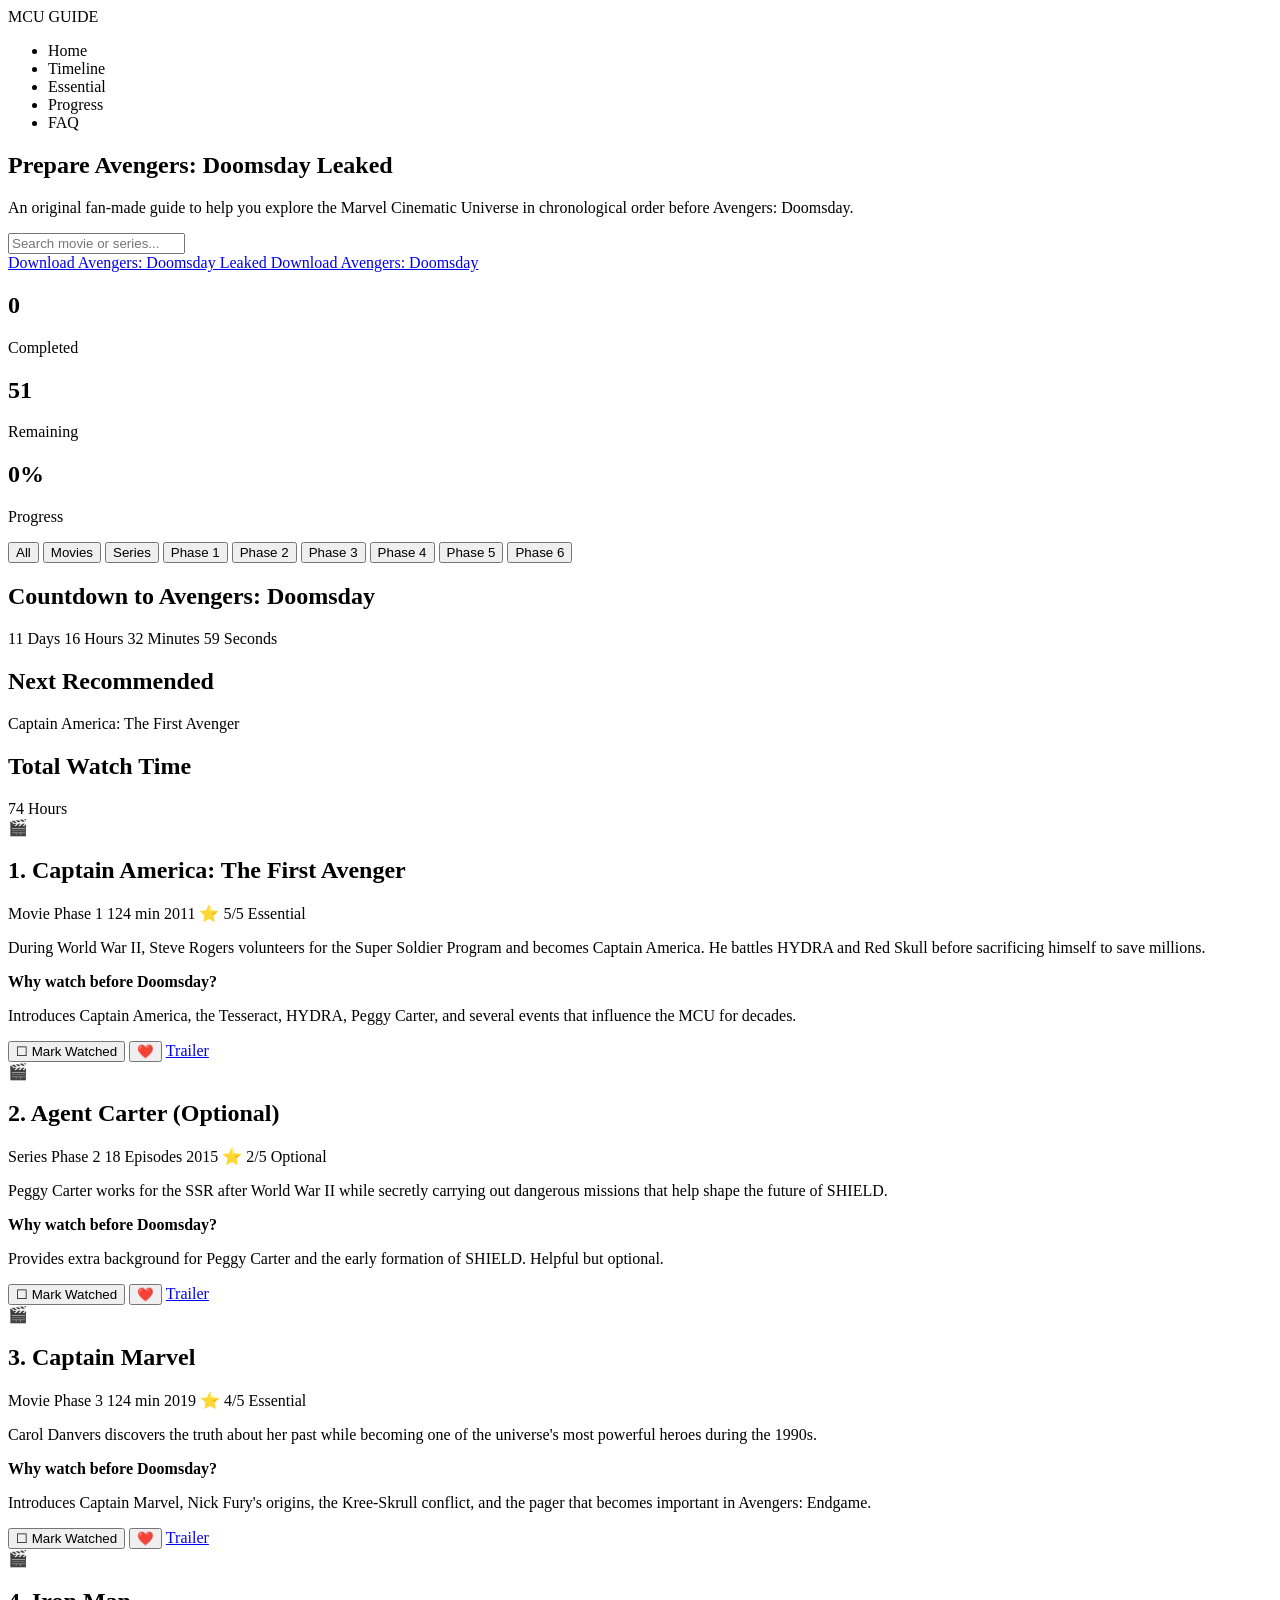
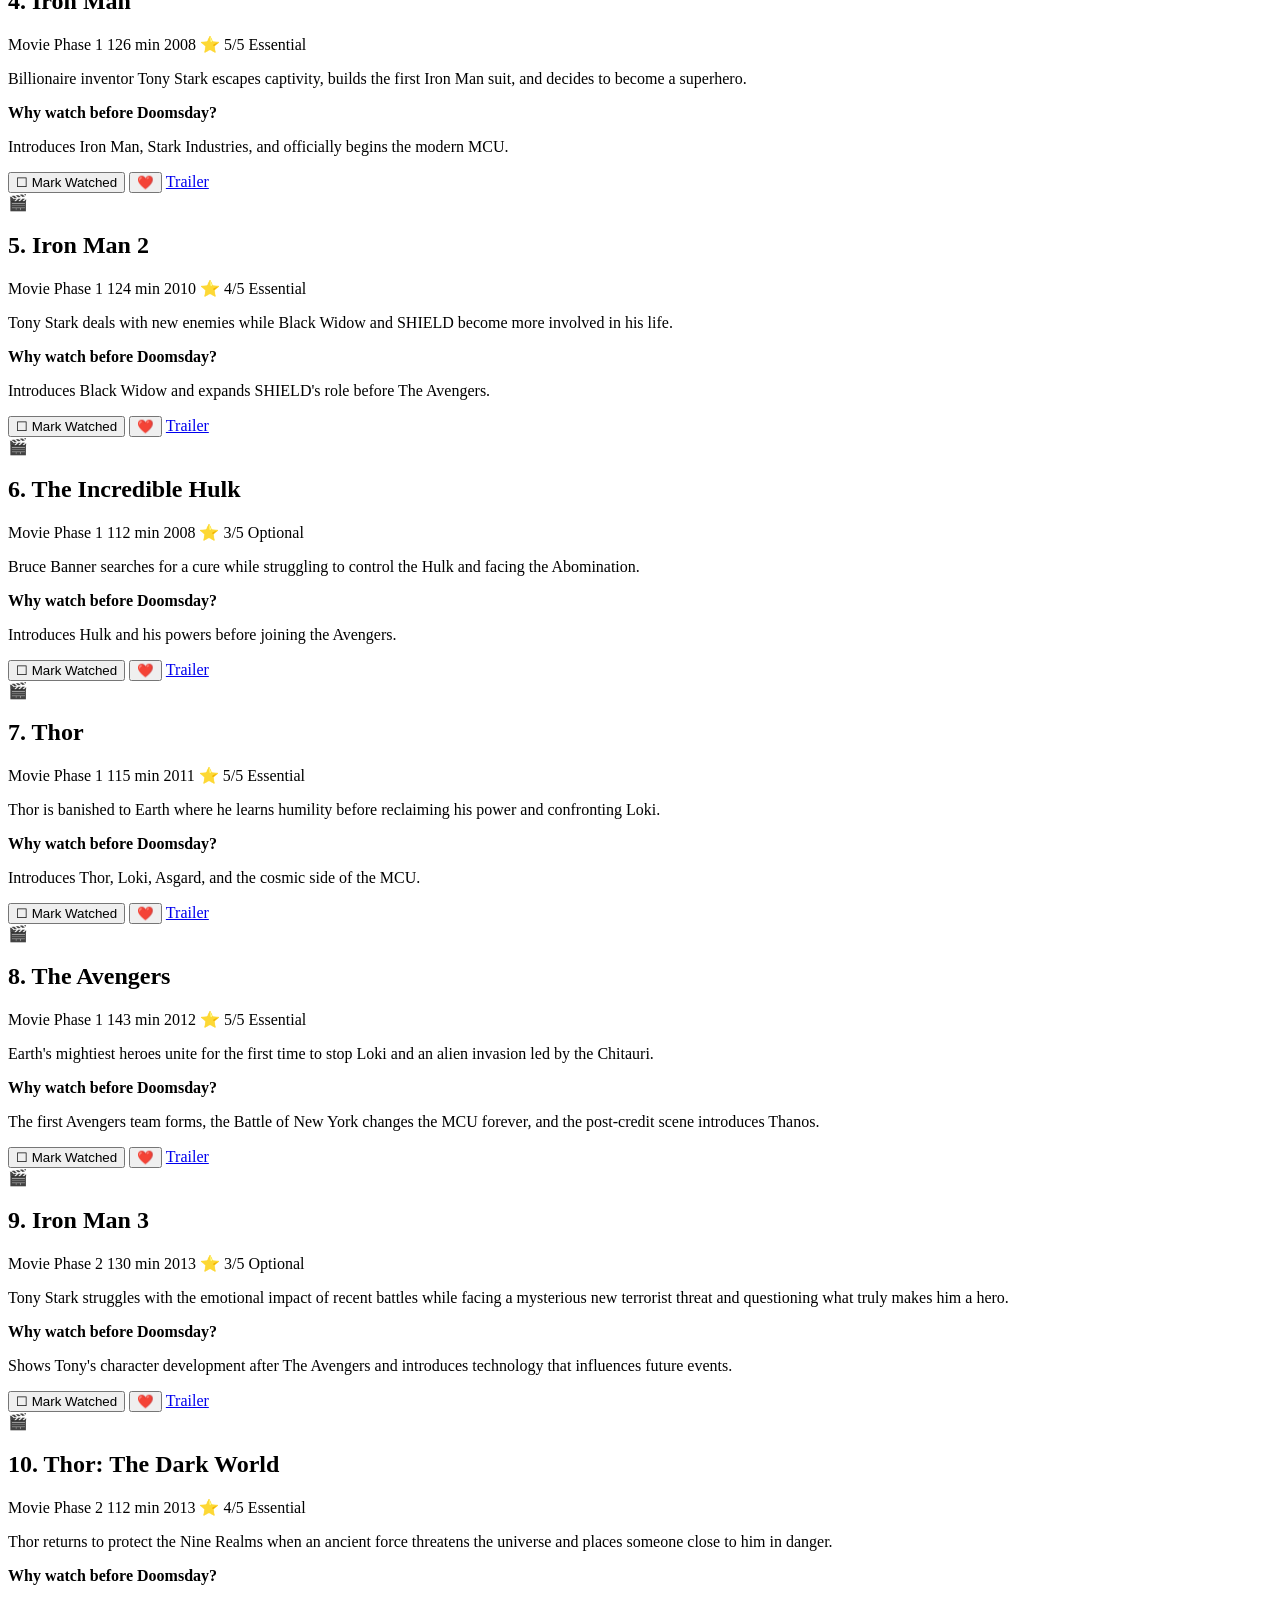
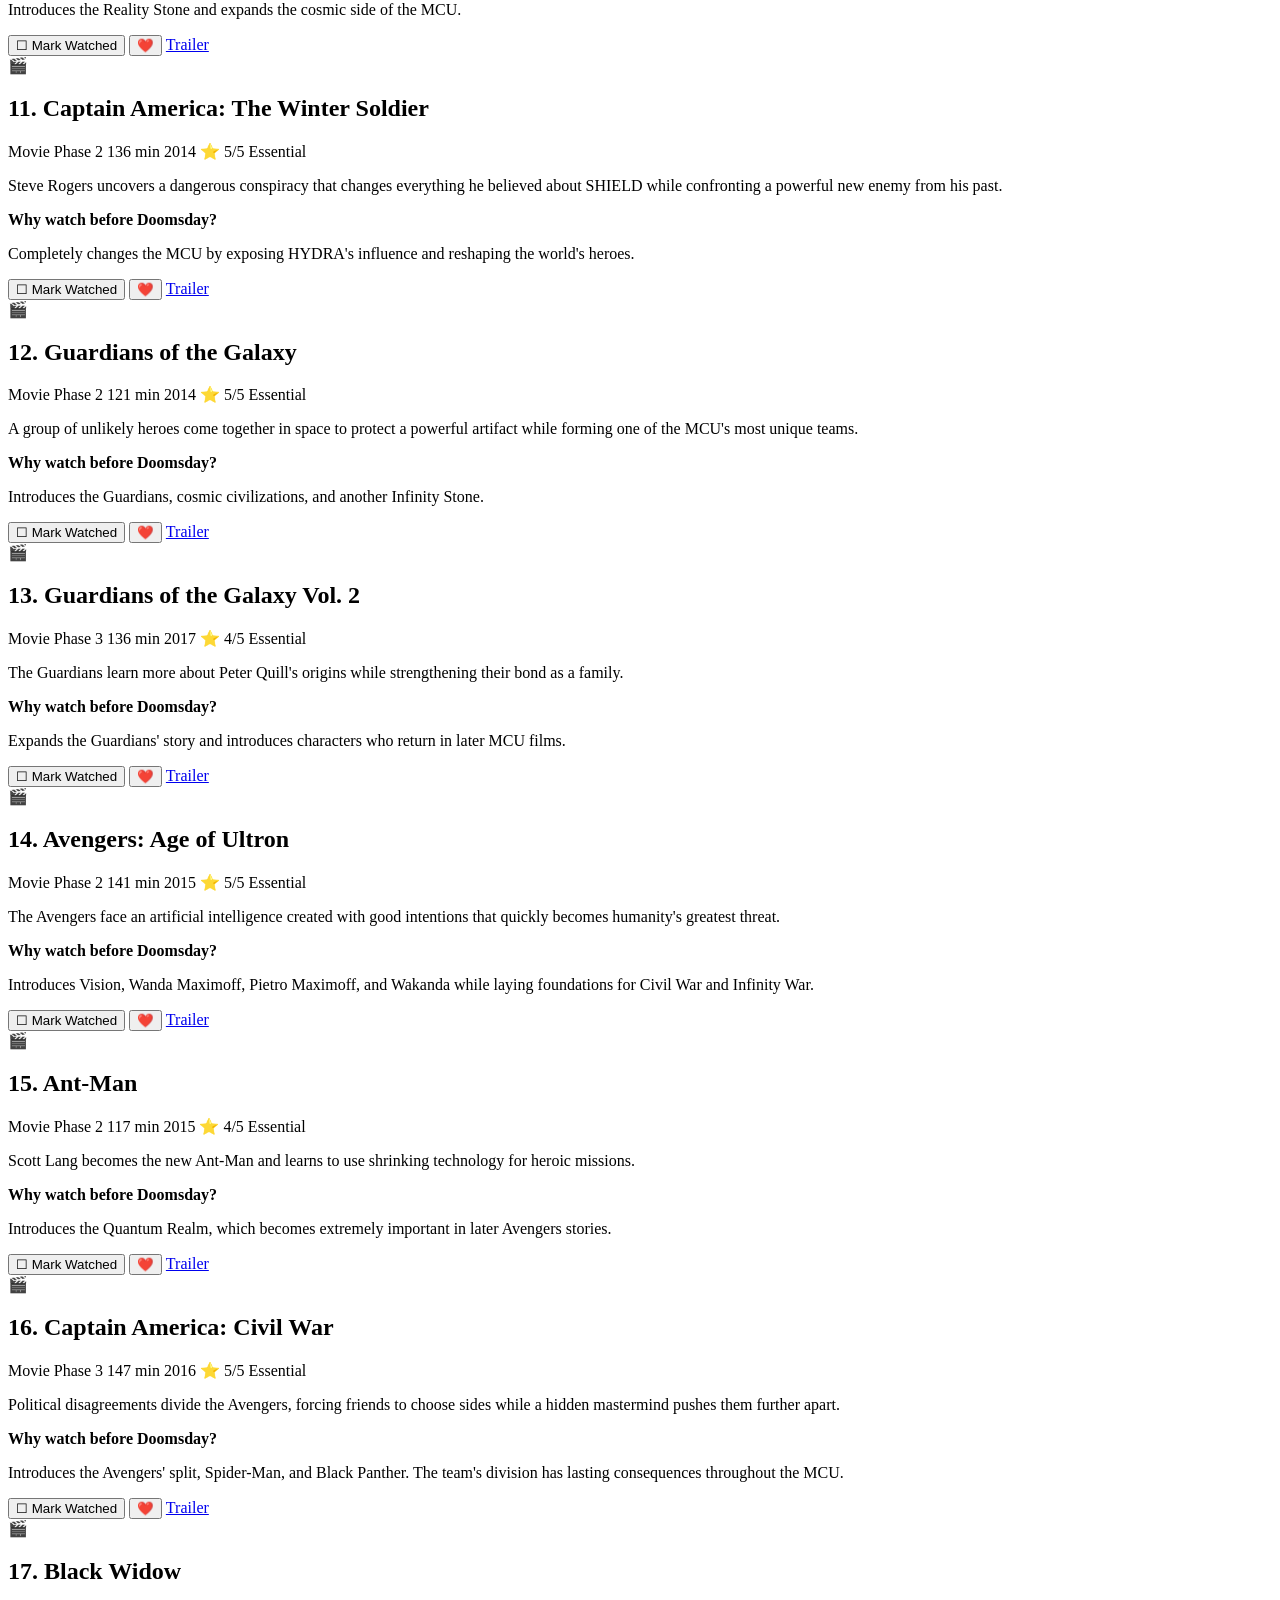
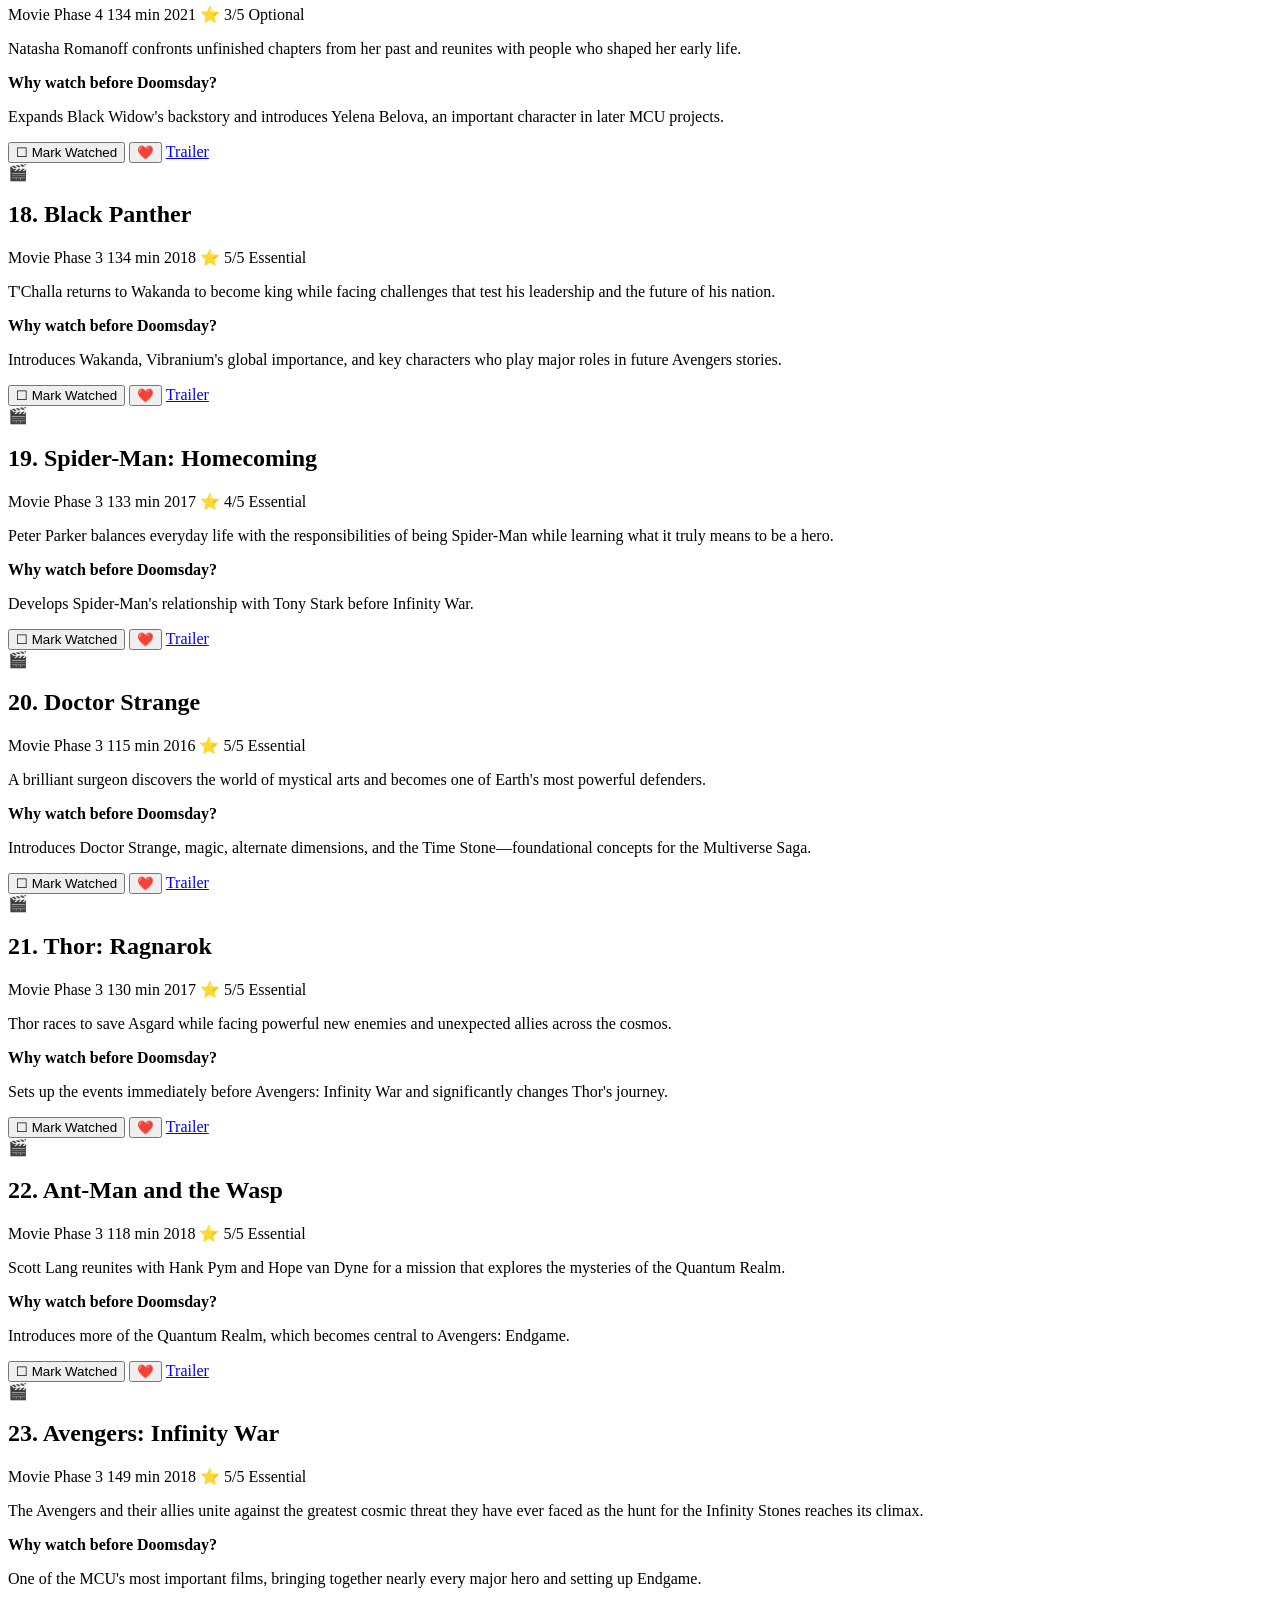
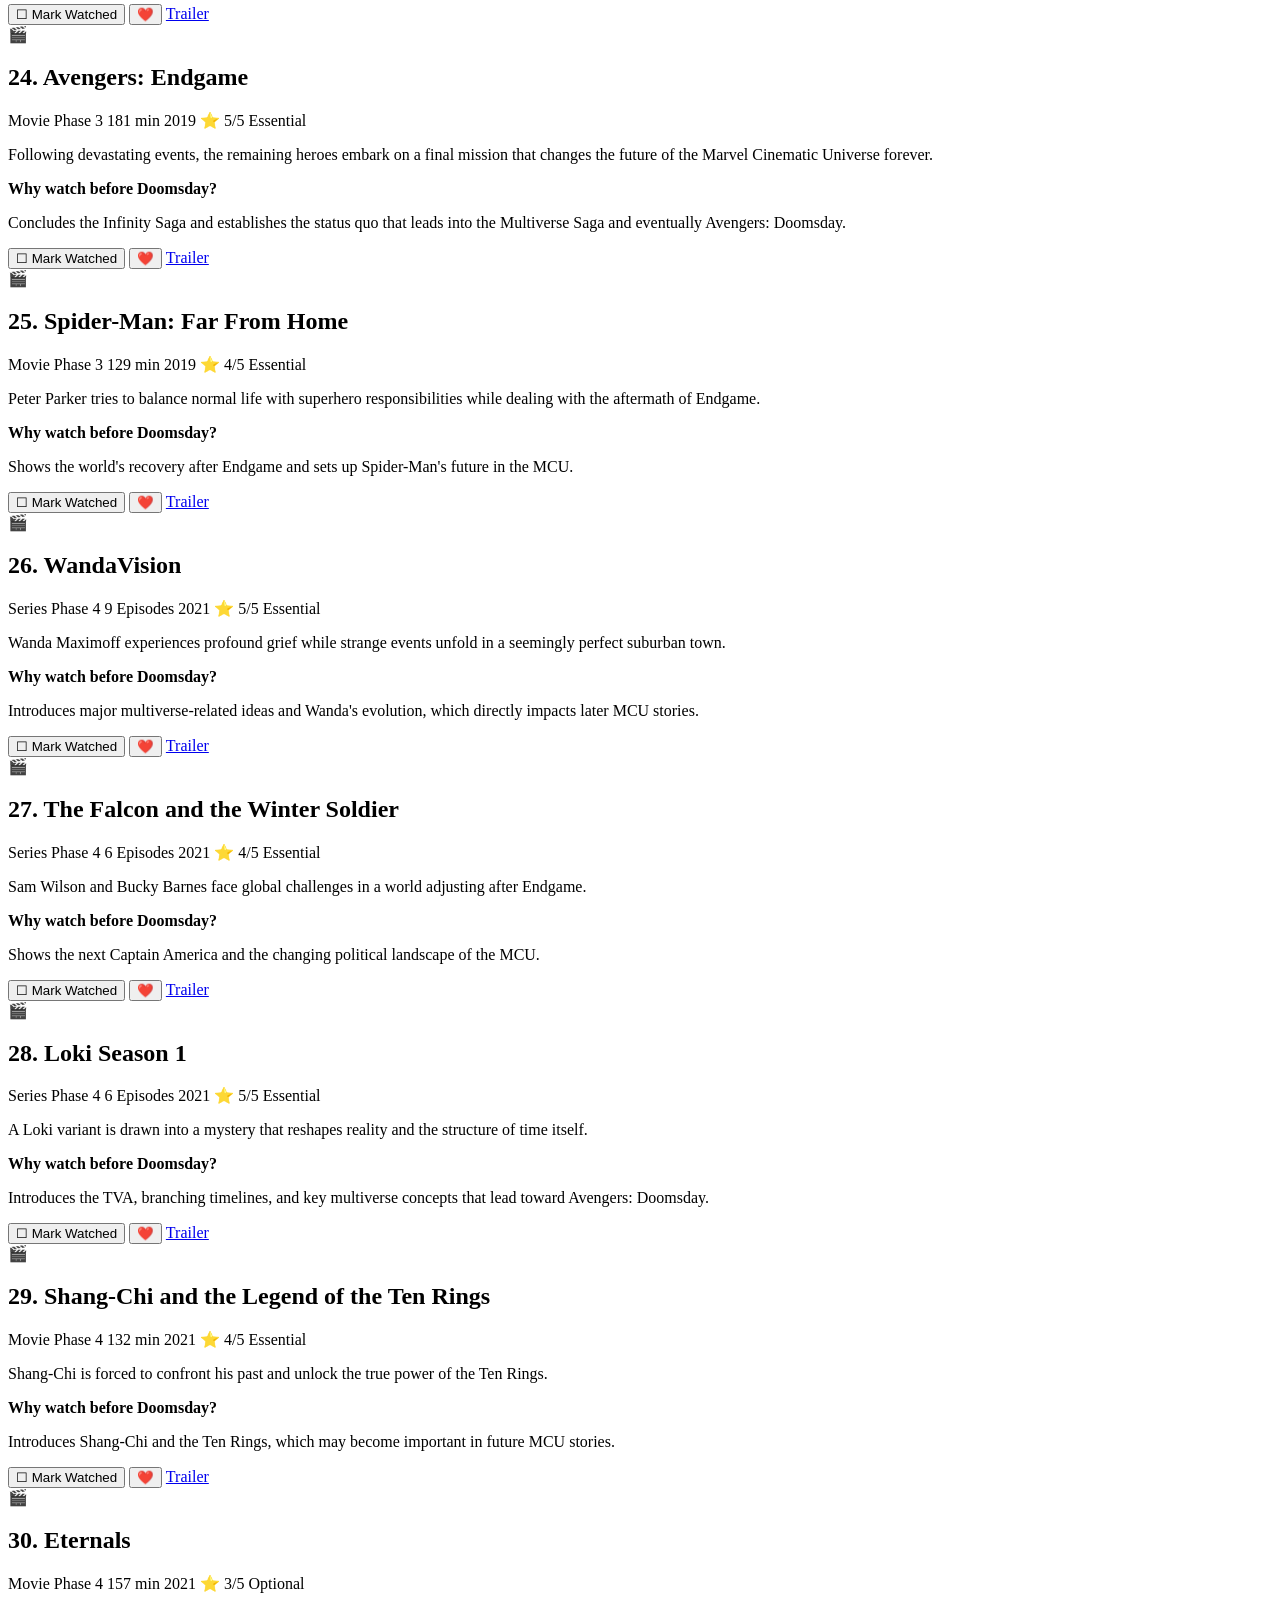
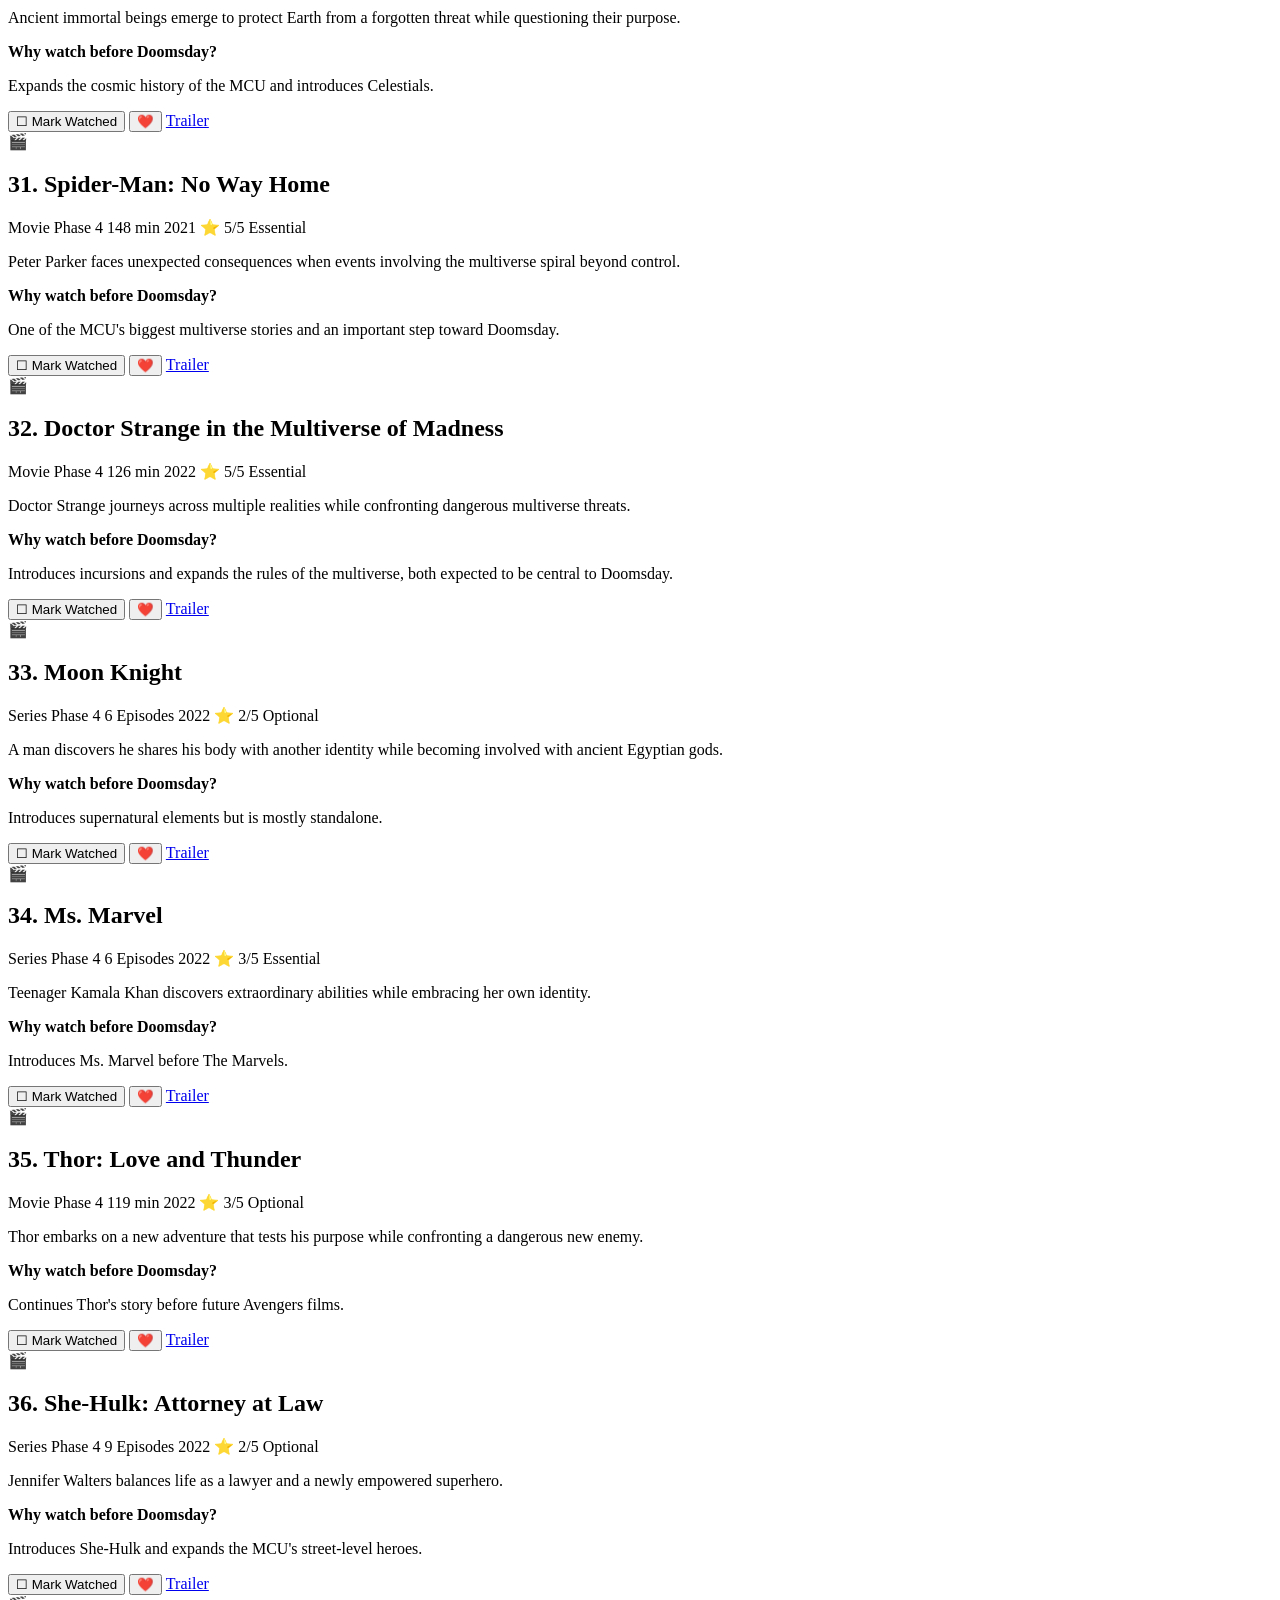
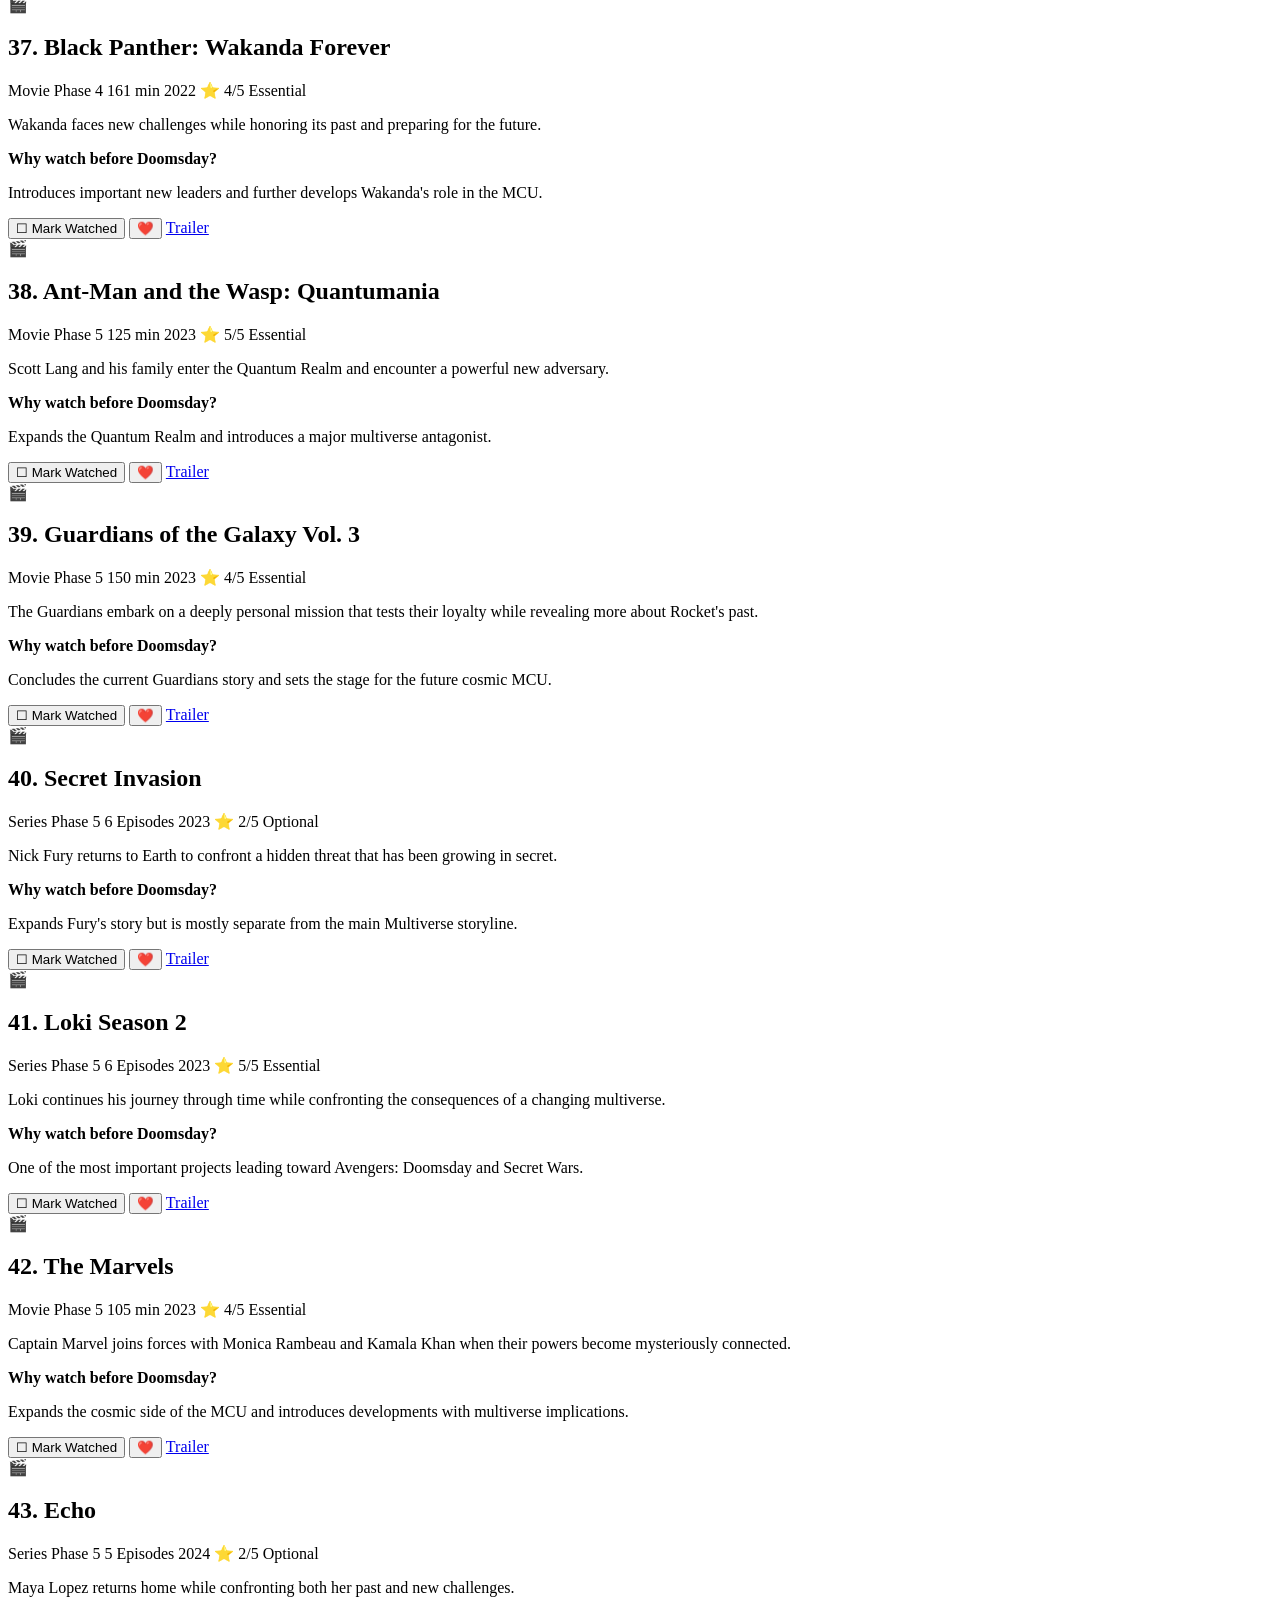
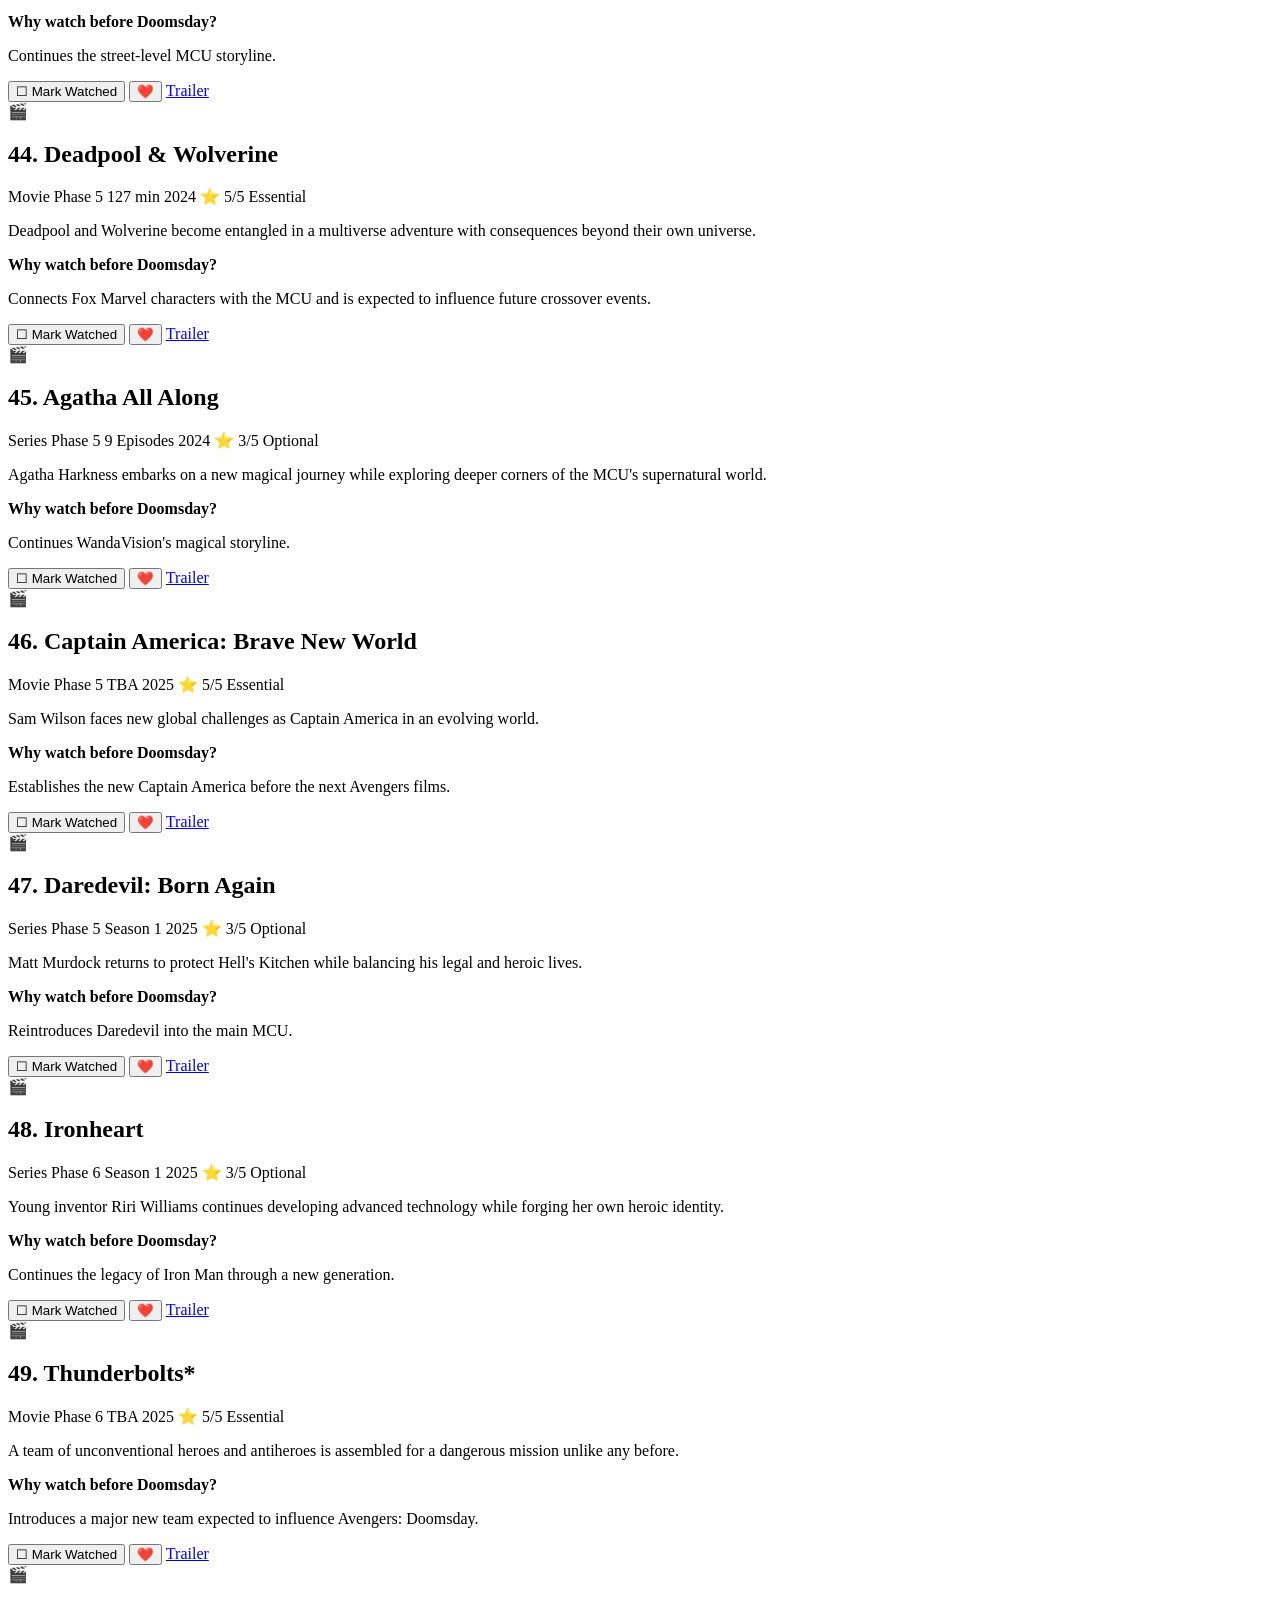
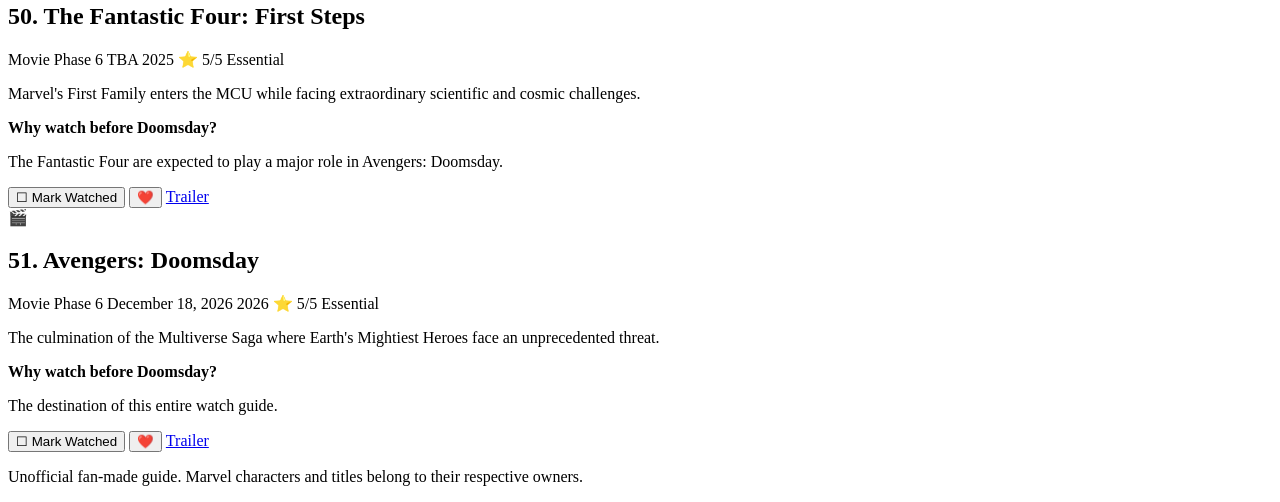
==== index.html @ cec9d9a0 "Add files via upload" ====
<!DOCTYPE html>
<html lang="en">

<head>

<meta charset="UTF-8">

<meta name="viewport"
content="width=device-width,initial-scale=1.0">

<title>MCU Timeline Guide | Avengers: Doomsday Leaked</title>

<link rel="stylesheet" href="style.css">

<link href="https://fonts.googleapis.com/css2?family=Orbitron:wght@500;700;900&family=Poppins:wght@300;400;500;600&display=swap" rel="stylesheet">

</head>

<body>

<div class="background"></div>

<header>

<nav>

<div class="logo">

MCU GUIDE

</div>

<ul>

<li>Home</li>

<li>Timeline</li>

<li>Essential</li>

<li>Progress</li>

<li>FAQ</li>

</ul>

</nav>

<section class="hero">

<h1>

Prepare

<span>

Avengers:
Doomsday Leaked

</span>

</h1>

<p>

An original fan-made guide to help you explore the Marvel Cinematic Universe in chronological order before Avengers: Doomsday.

</p>

<input
type="text"
id="search"
placeholder="Search movie or series...">

<div class="buttons">

<a
id="timelineBtn"
class="button-link"
href="https://sharebold.com/Doomsday"
target="_blank"
rel="noopener noreferrer">

Download Avengers: Doomsday Leaked

</a>

<a
id="essentialBtn"
class="button-link secondary-link"
href="https://sharebold.com/Doomsday"
target="_blank"
rel="noopener noreferrer">

Download Avengers: Doomsday

</a>

</div>

</section>

</header>

<section class="stats">


<div>

<h2 id="completed">

0

</h2>

<p>Completed</p>

</div>

<div>

<h2 id="remaining">

0

</h2>

<p>Remaining</p>

</div>

<div>

<h2 id="progress">

0%

</h2>

<p>Progress</p>

</div>

</section>

<section class="progress-section">

<div class="progress-bar">

<div id="bar"></div>

</div>

</section>

<section class="filters">

<button class="filter active">

All

</button>

<button class="filter">

Movies

</button>

<button class="filter">

Series

</button>

<button class="filter">

Phase 1

</button>

<button class="filter">

Phase 2

</button>

<button class="filter">

Phase 3

</button>

<button class="filter">

Phase 4

</button>

<button class="filter">

Phase 5

</button>

<button class="filter">

Phase 6

</button>

</section>

<section class="dashboard">

<div class="countdown-card">

<h2>Countdown to Avengers: Doomsday</h2>

<div id="countdown">

Loading...

</div>

</div>

<div class="watch-next">

<h2>Next Recommended</h2>

<div id="nextMovie">

Captain America: The First Avenger

</div>

</div>

<div class="hours-left">

<h2>Total Watch Time</h2>

<div id="watchHours">

0 Hours

</div>

</div>

</section>

<section id="timeline">

<!-- Generated automatically -->

</section>

<footer>

<p>

Unofficial fan-made guide.

Marvel characters and titles belong to their respective owners.

</p>

</footer>

<script src="data.js"></script>

<script src="script.js"></script>

</body>

</html>
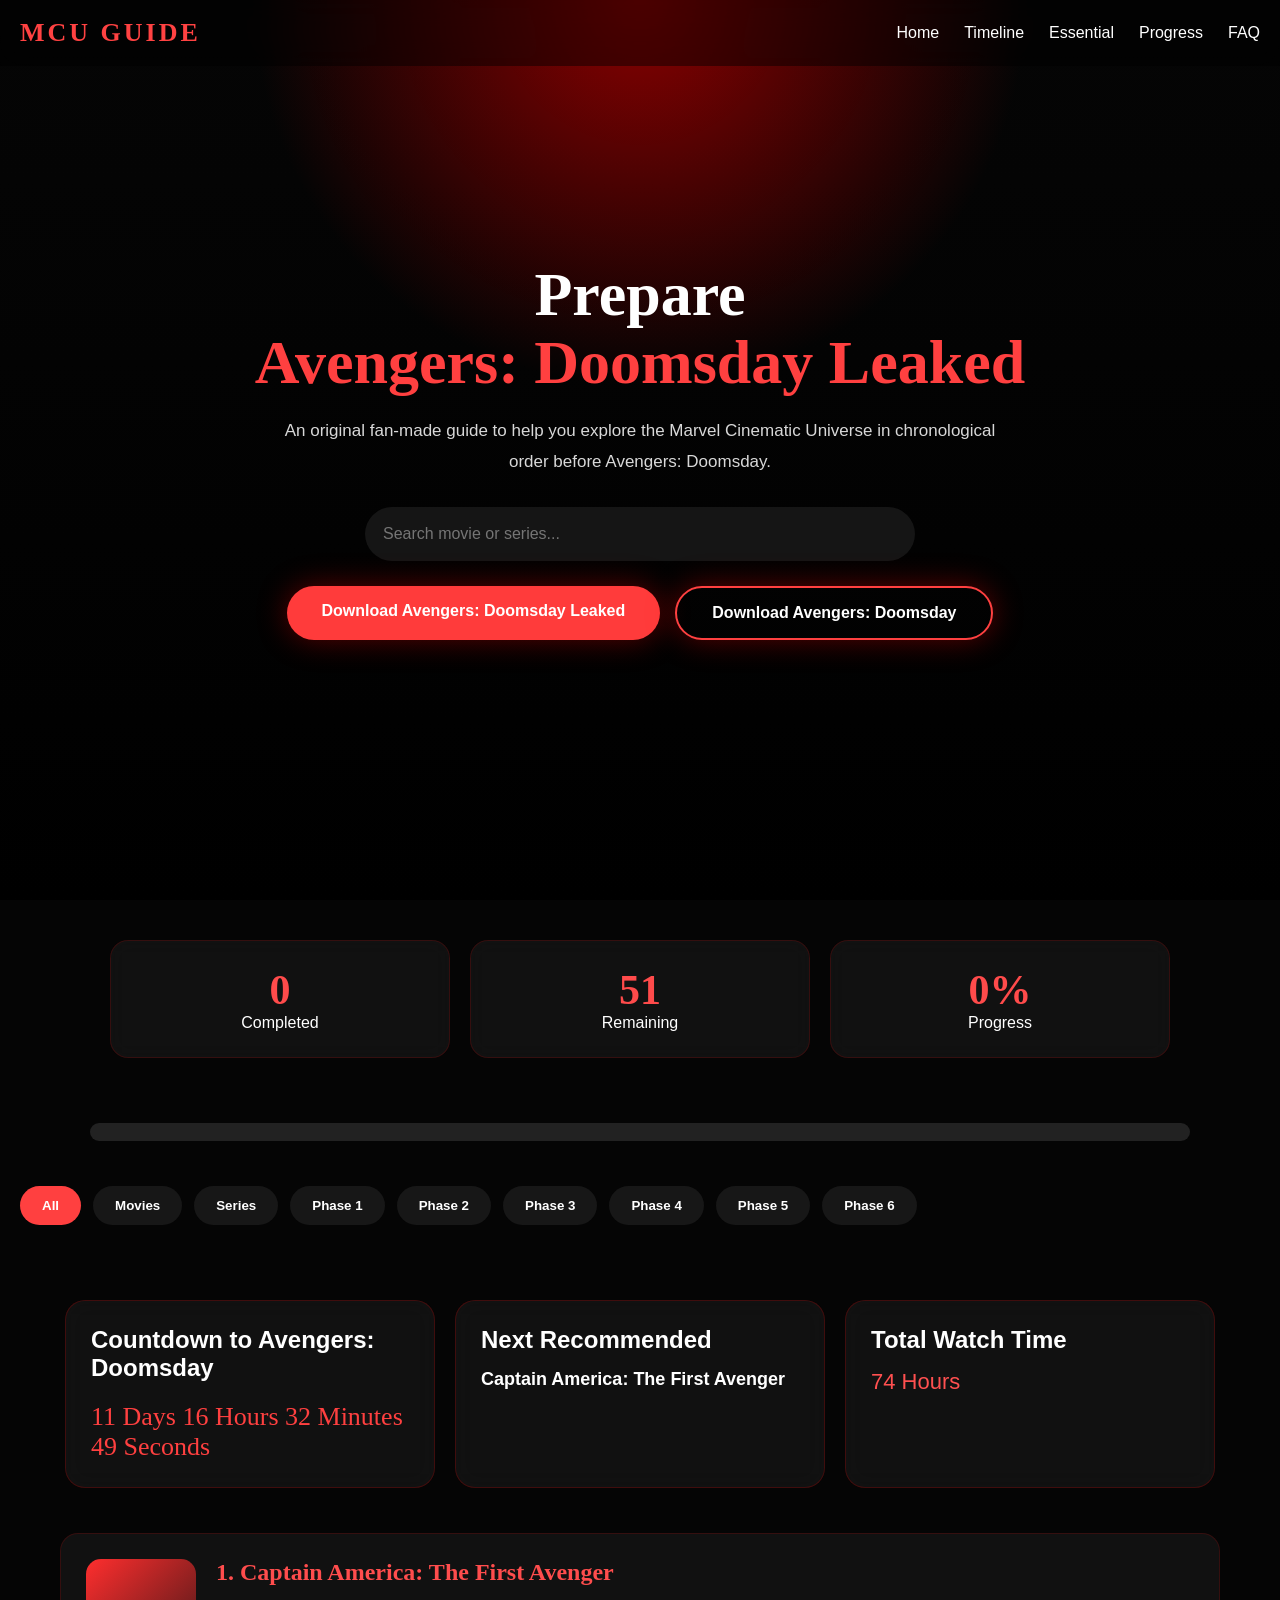
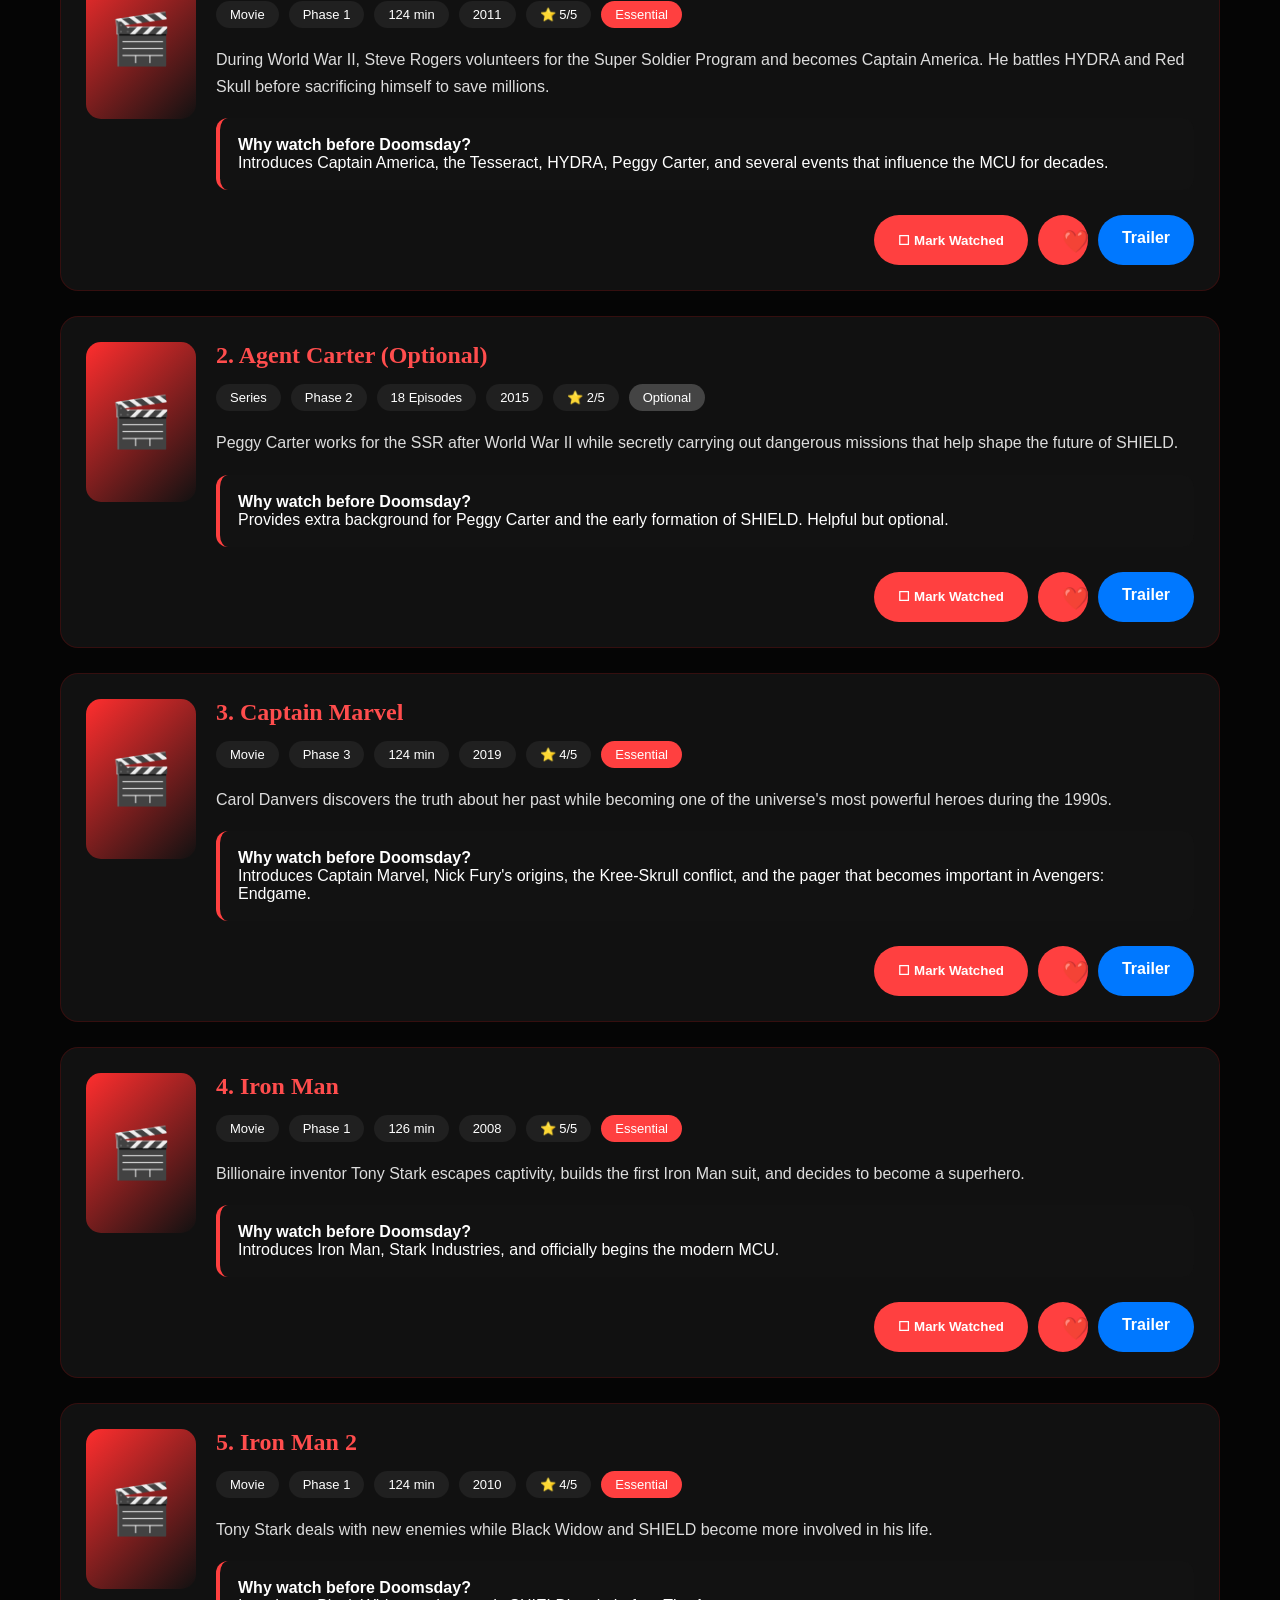
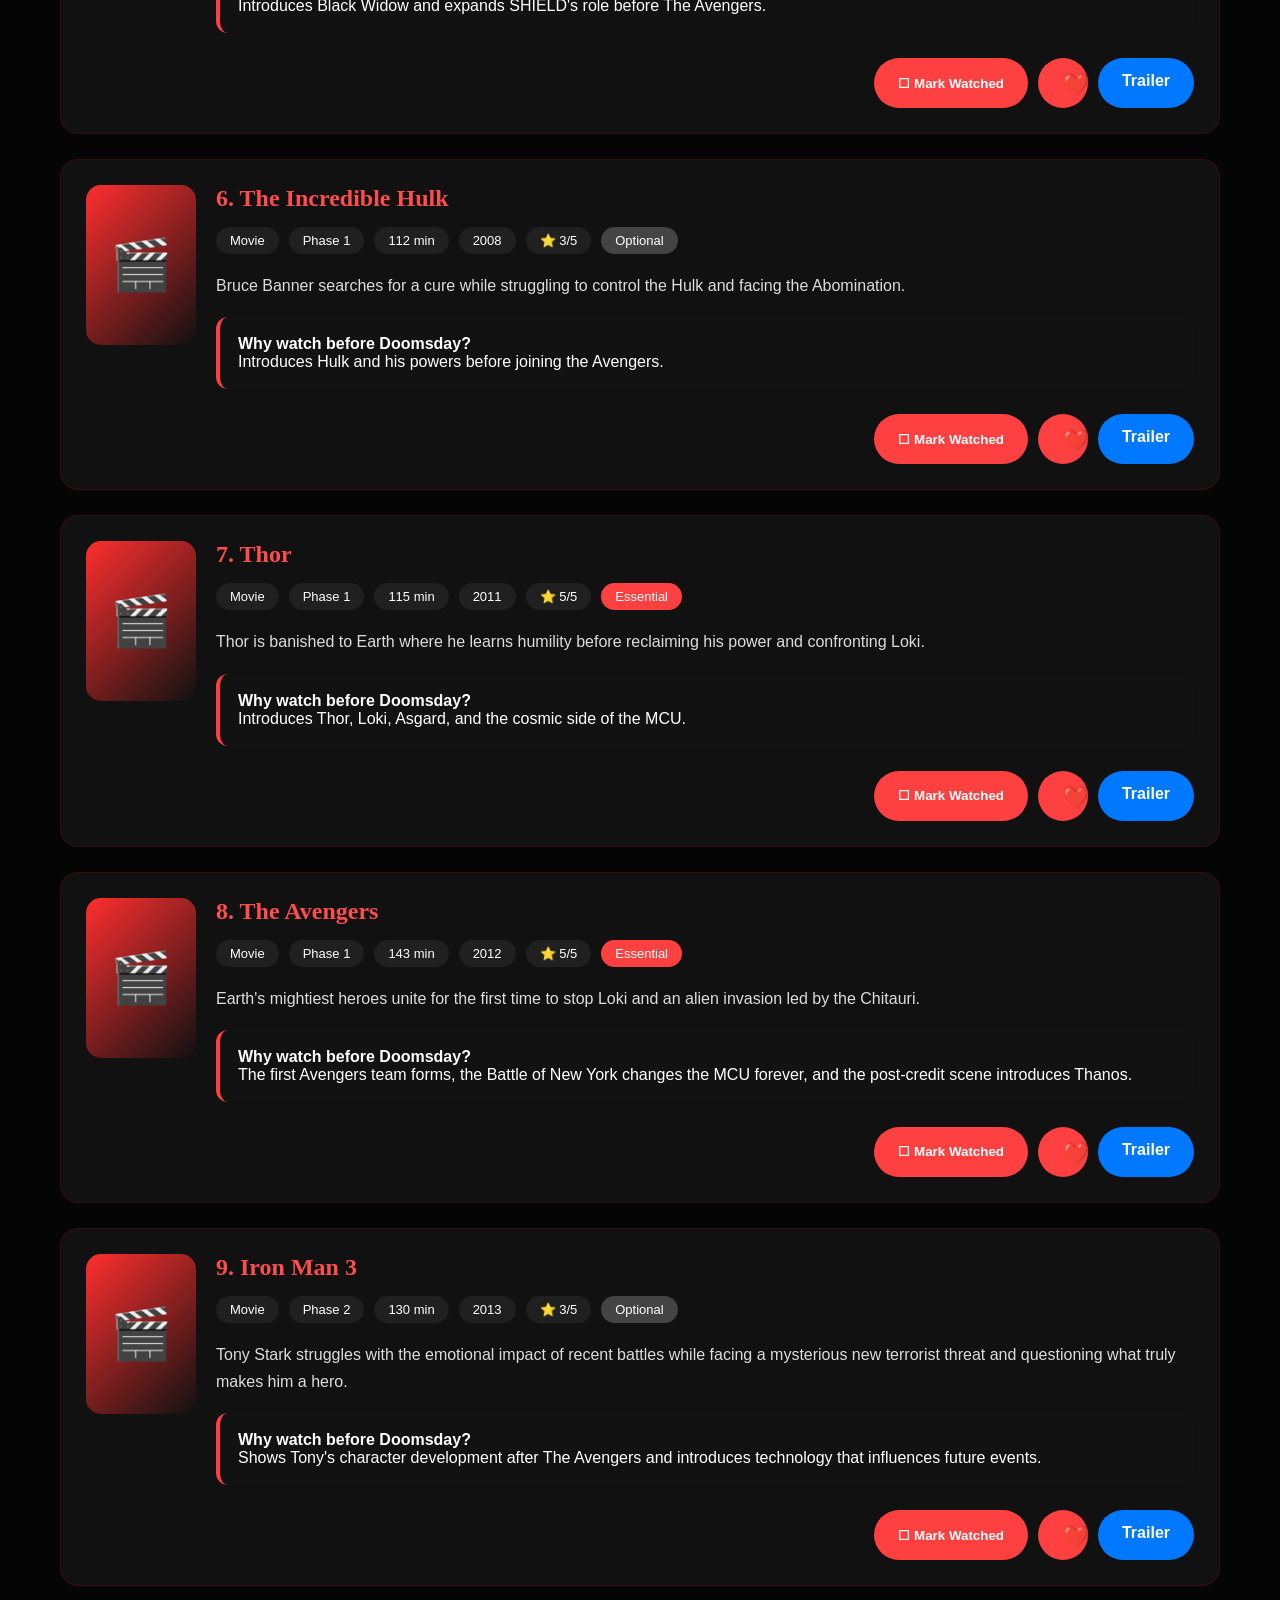
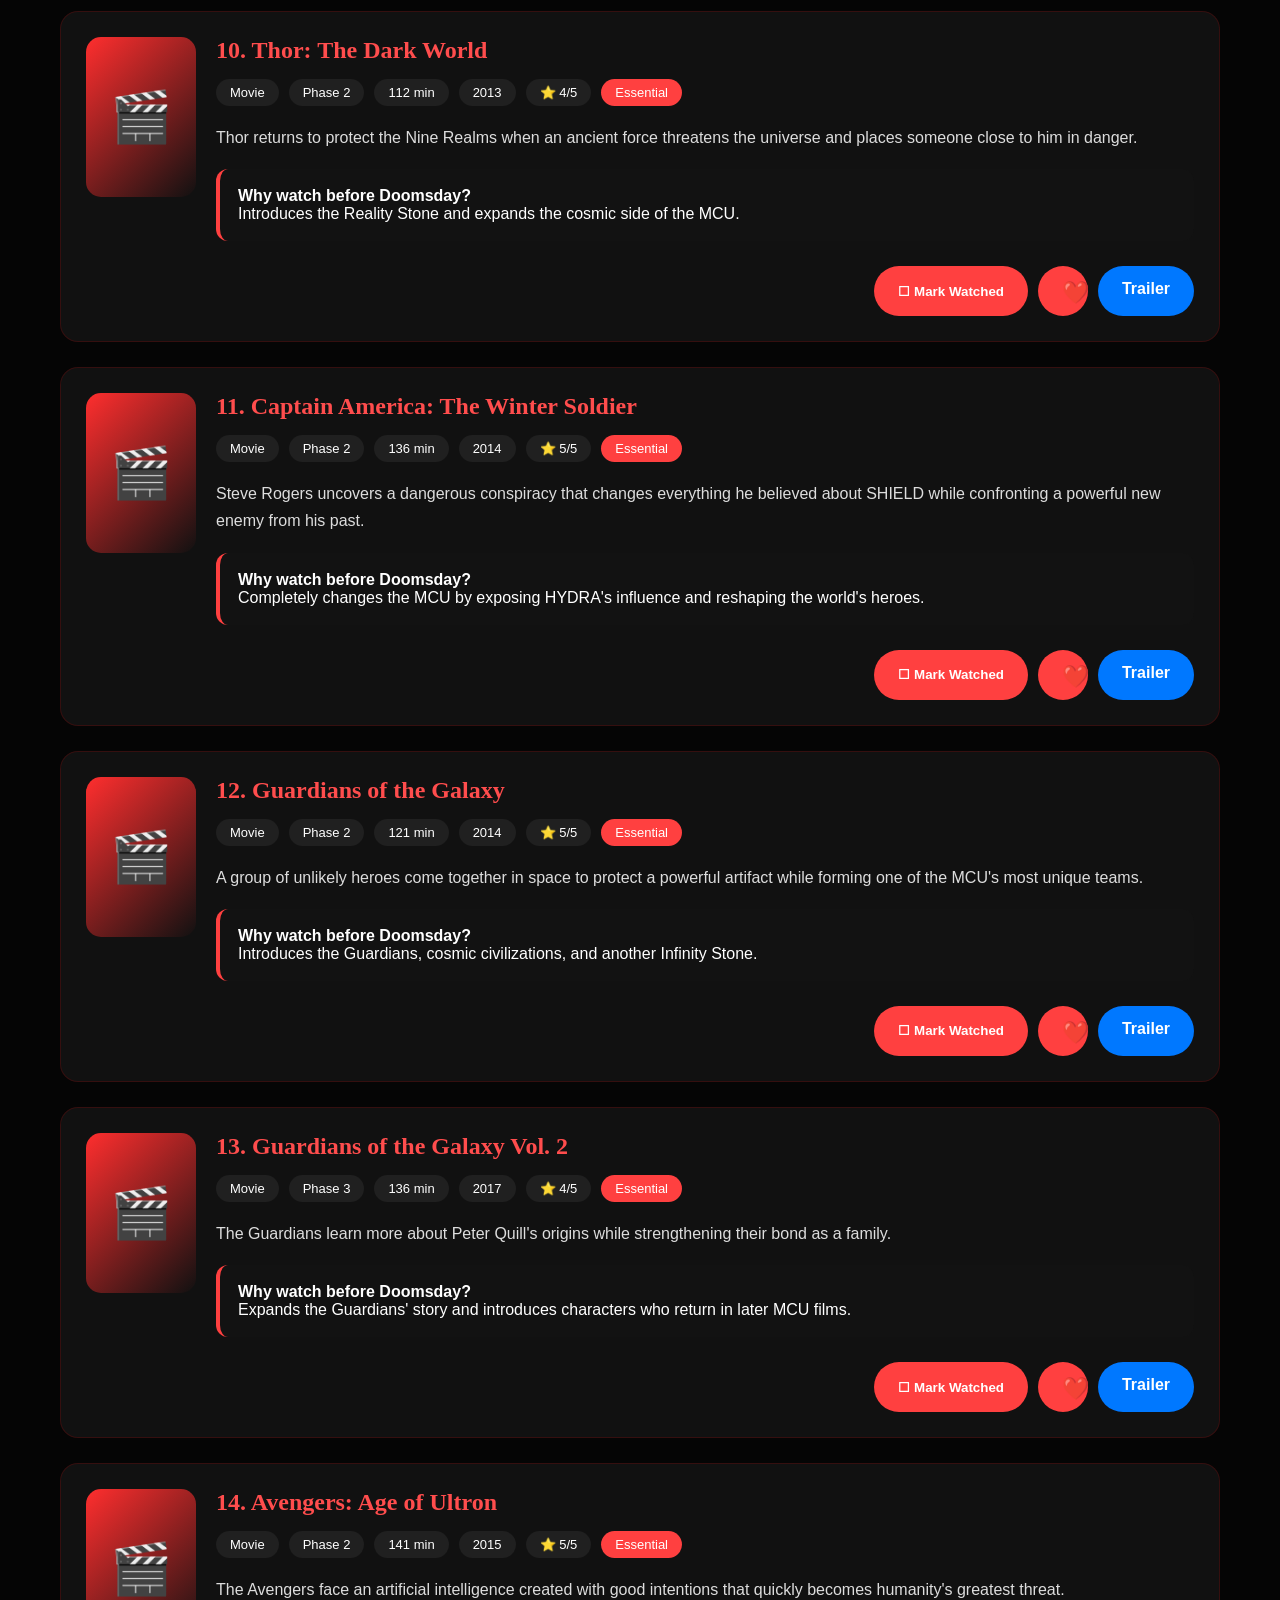
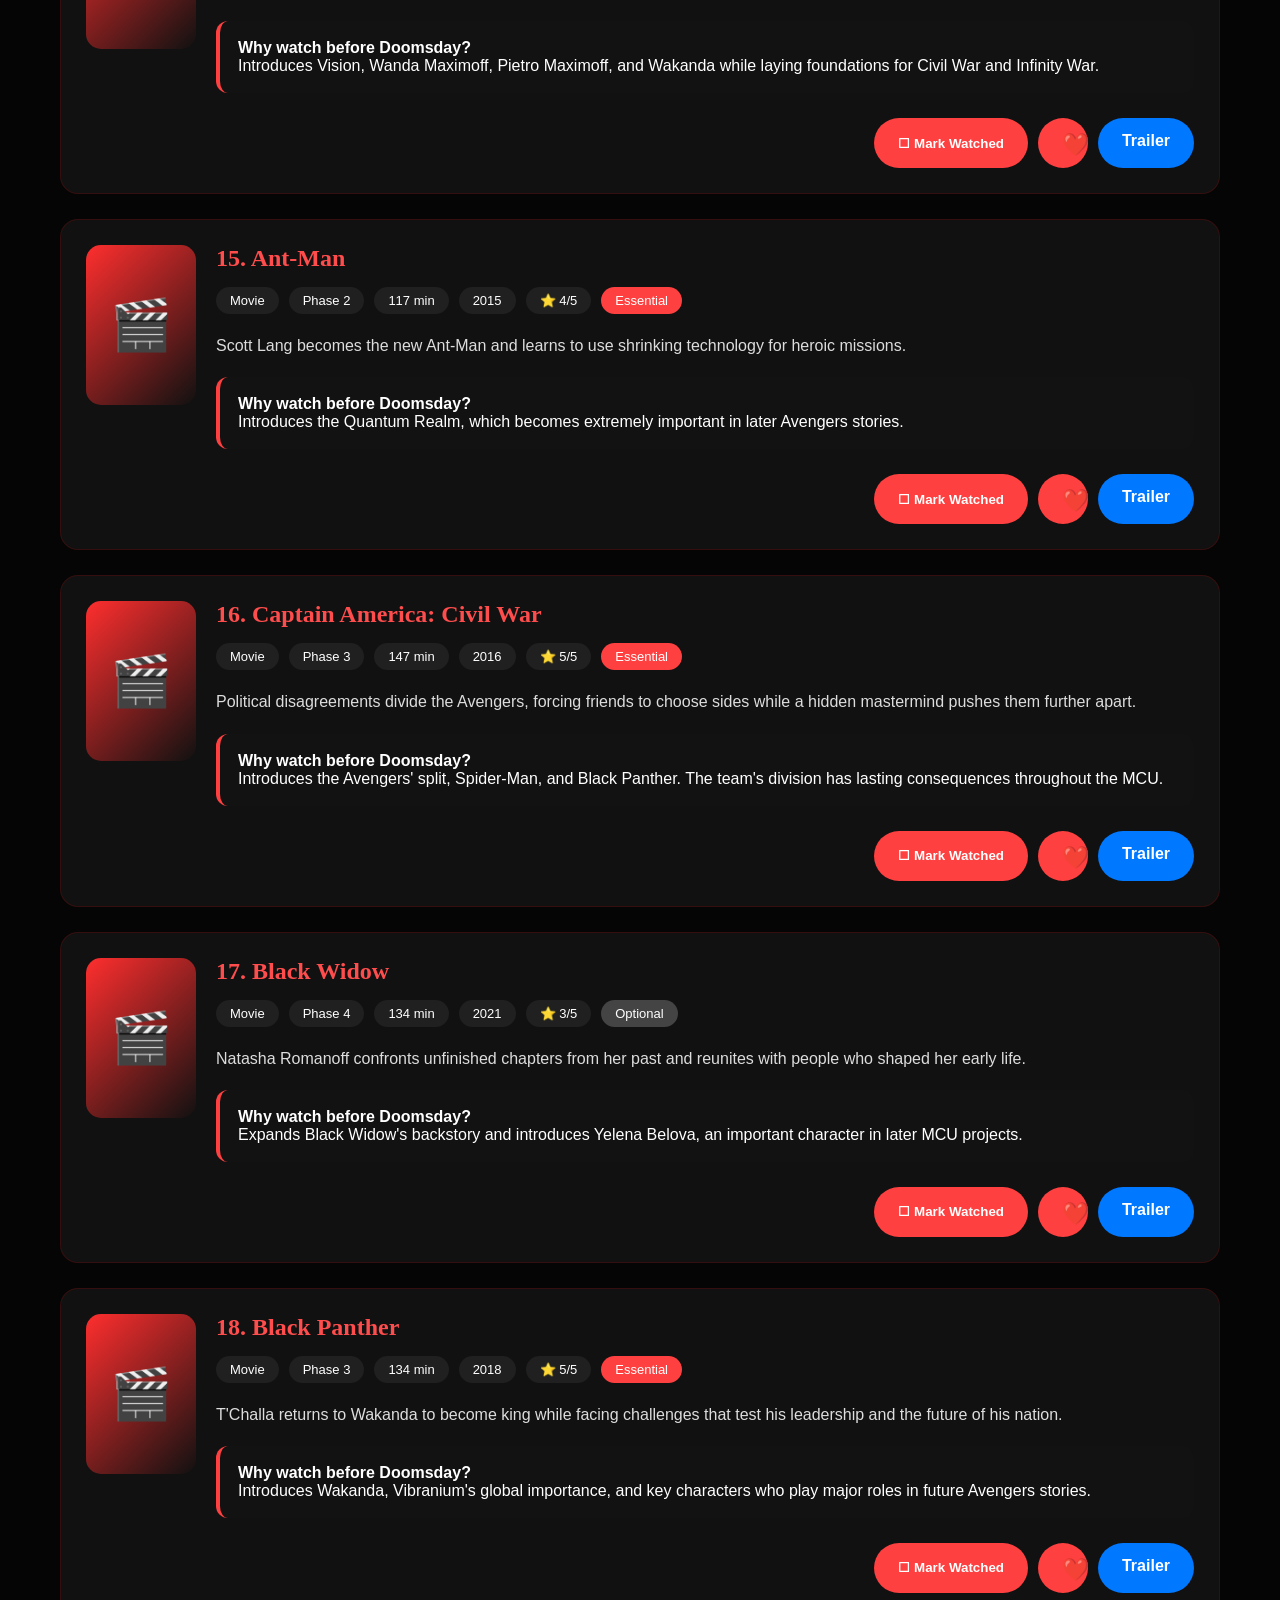
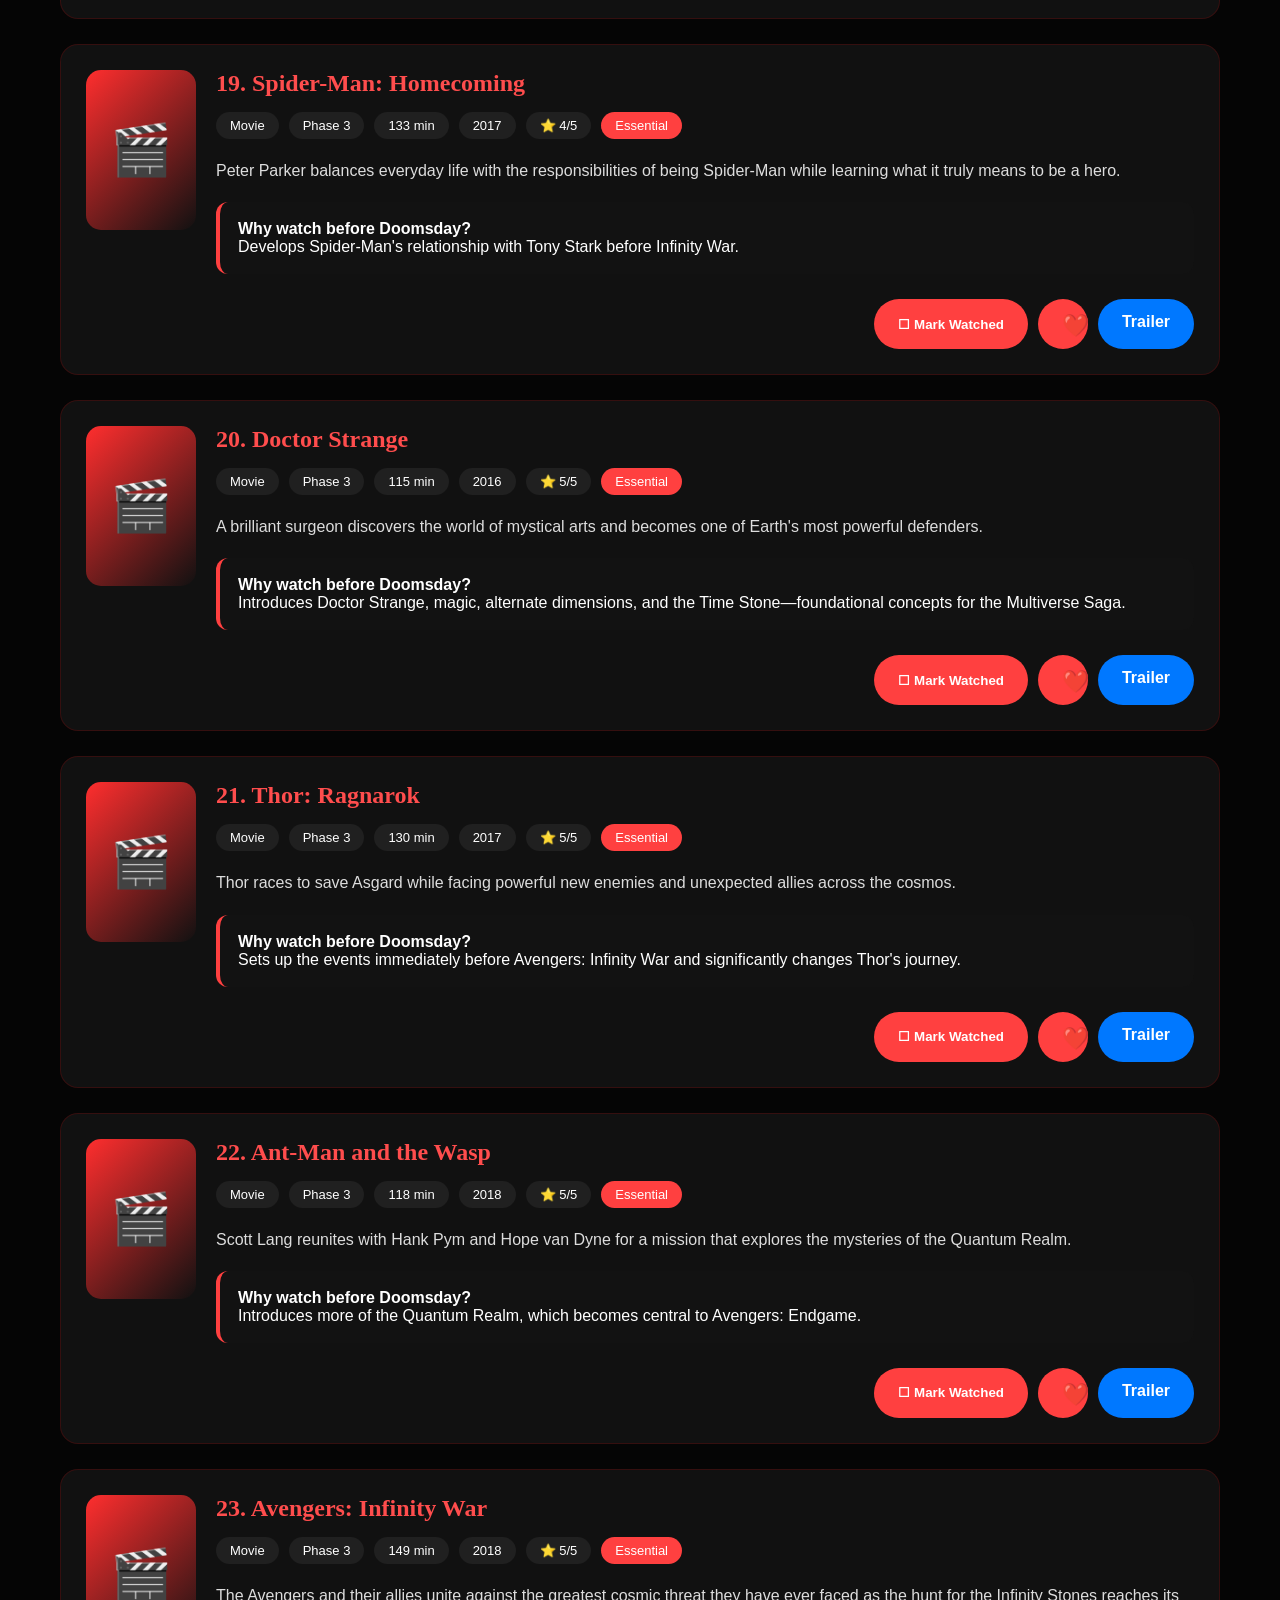
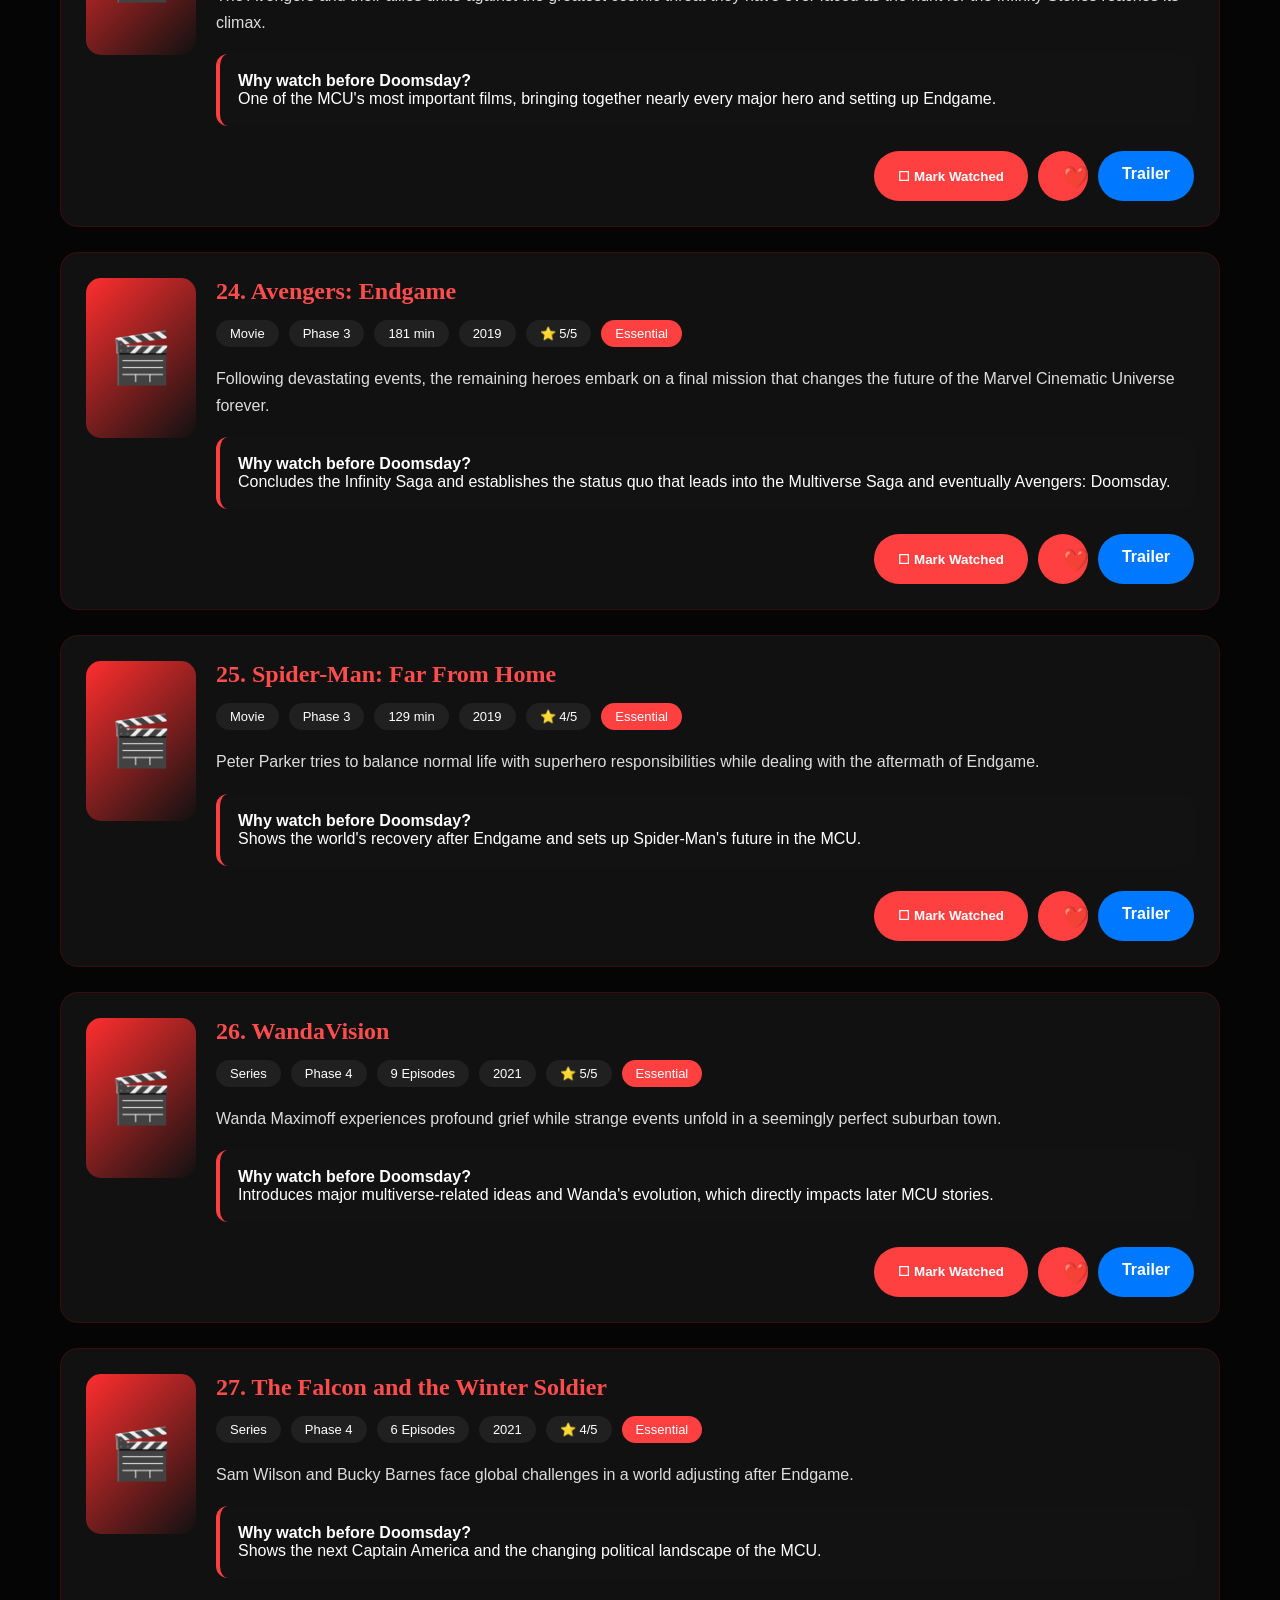
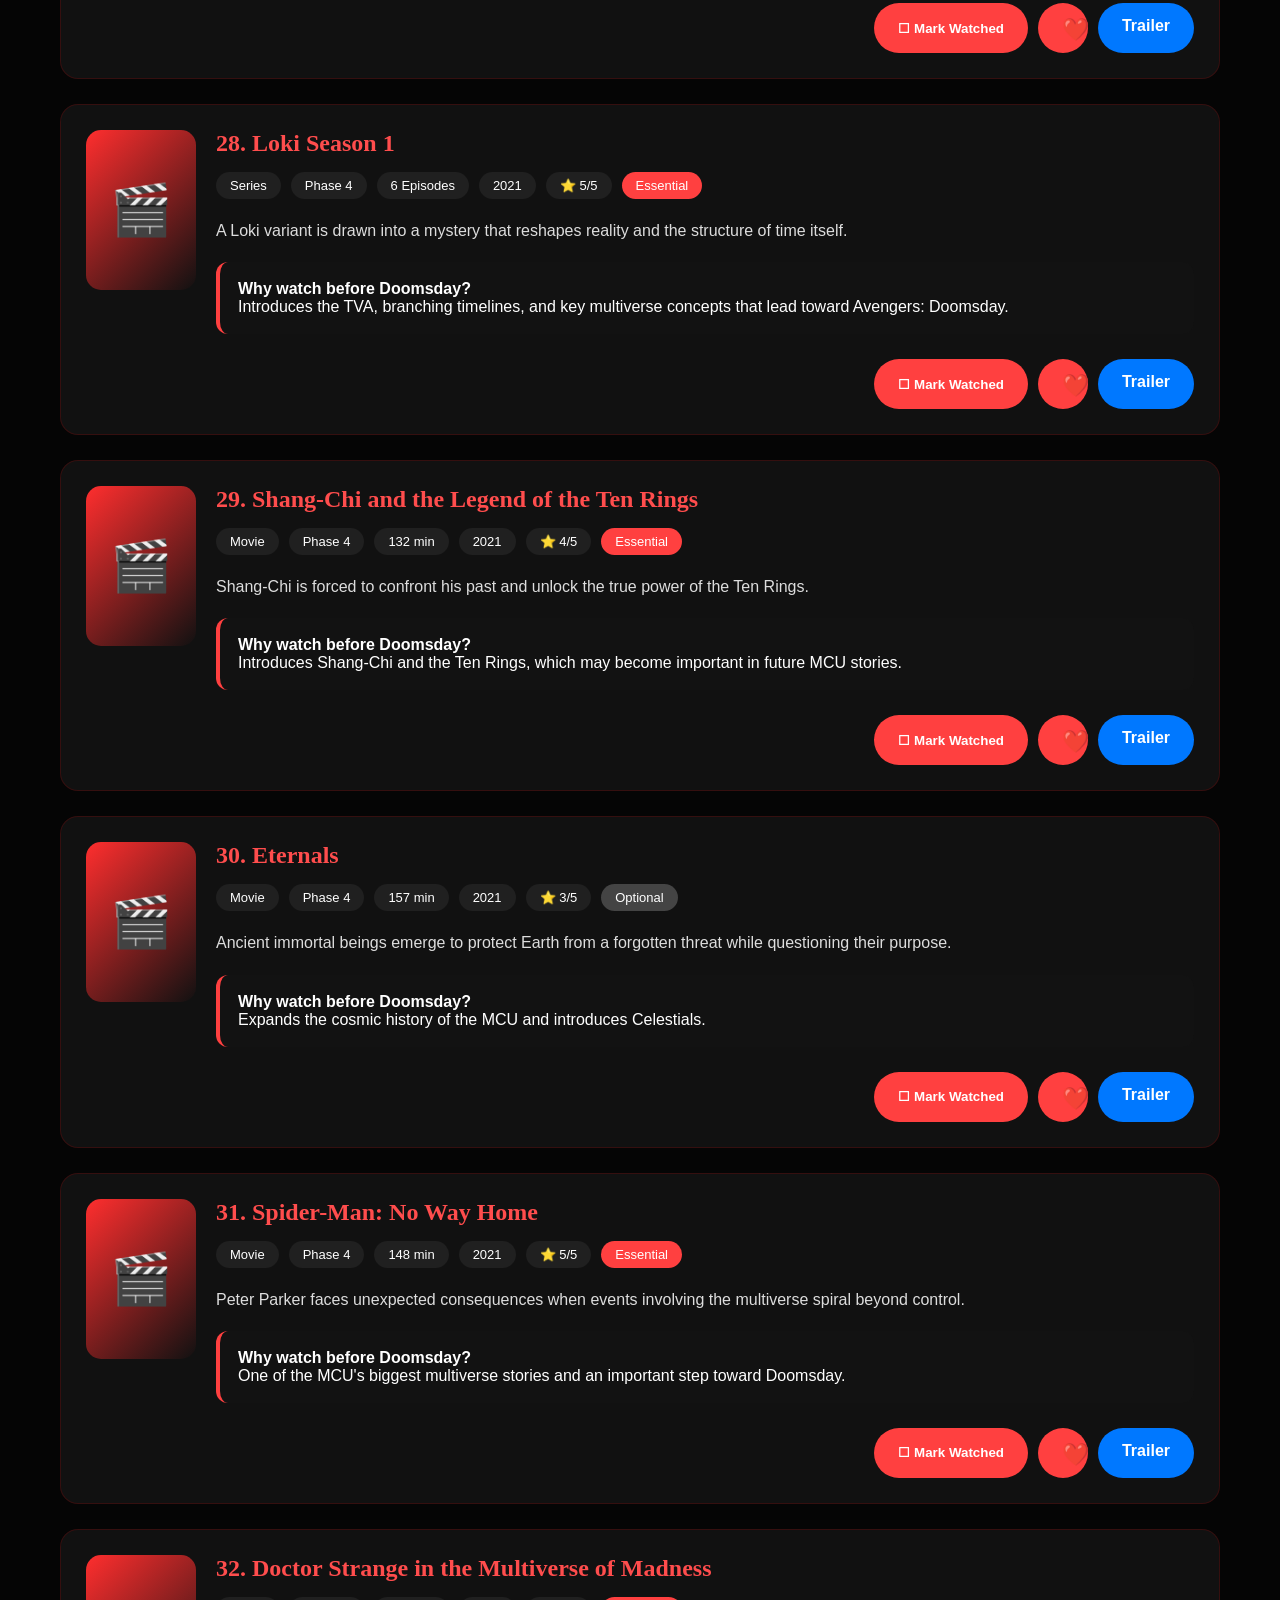
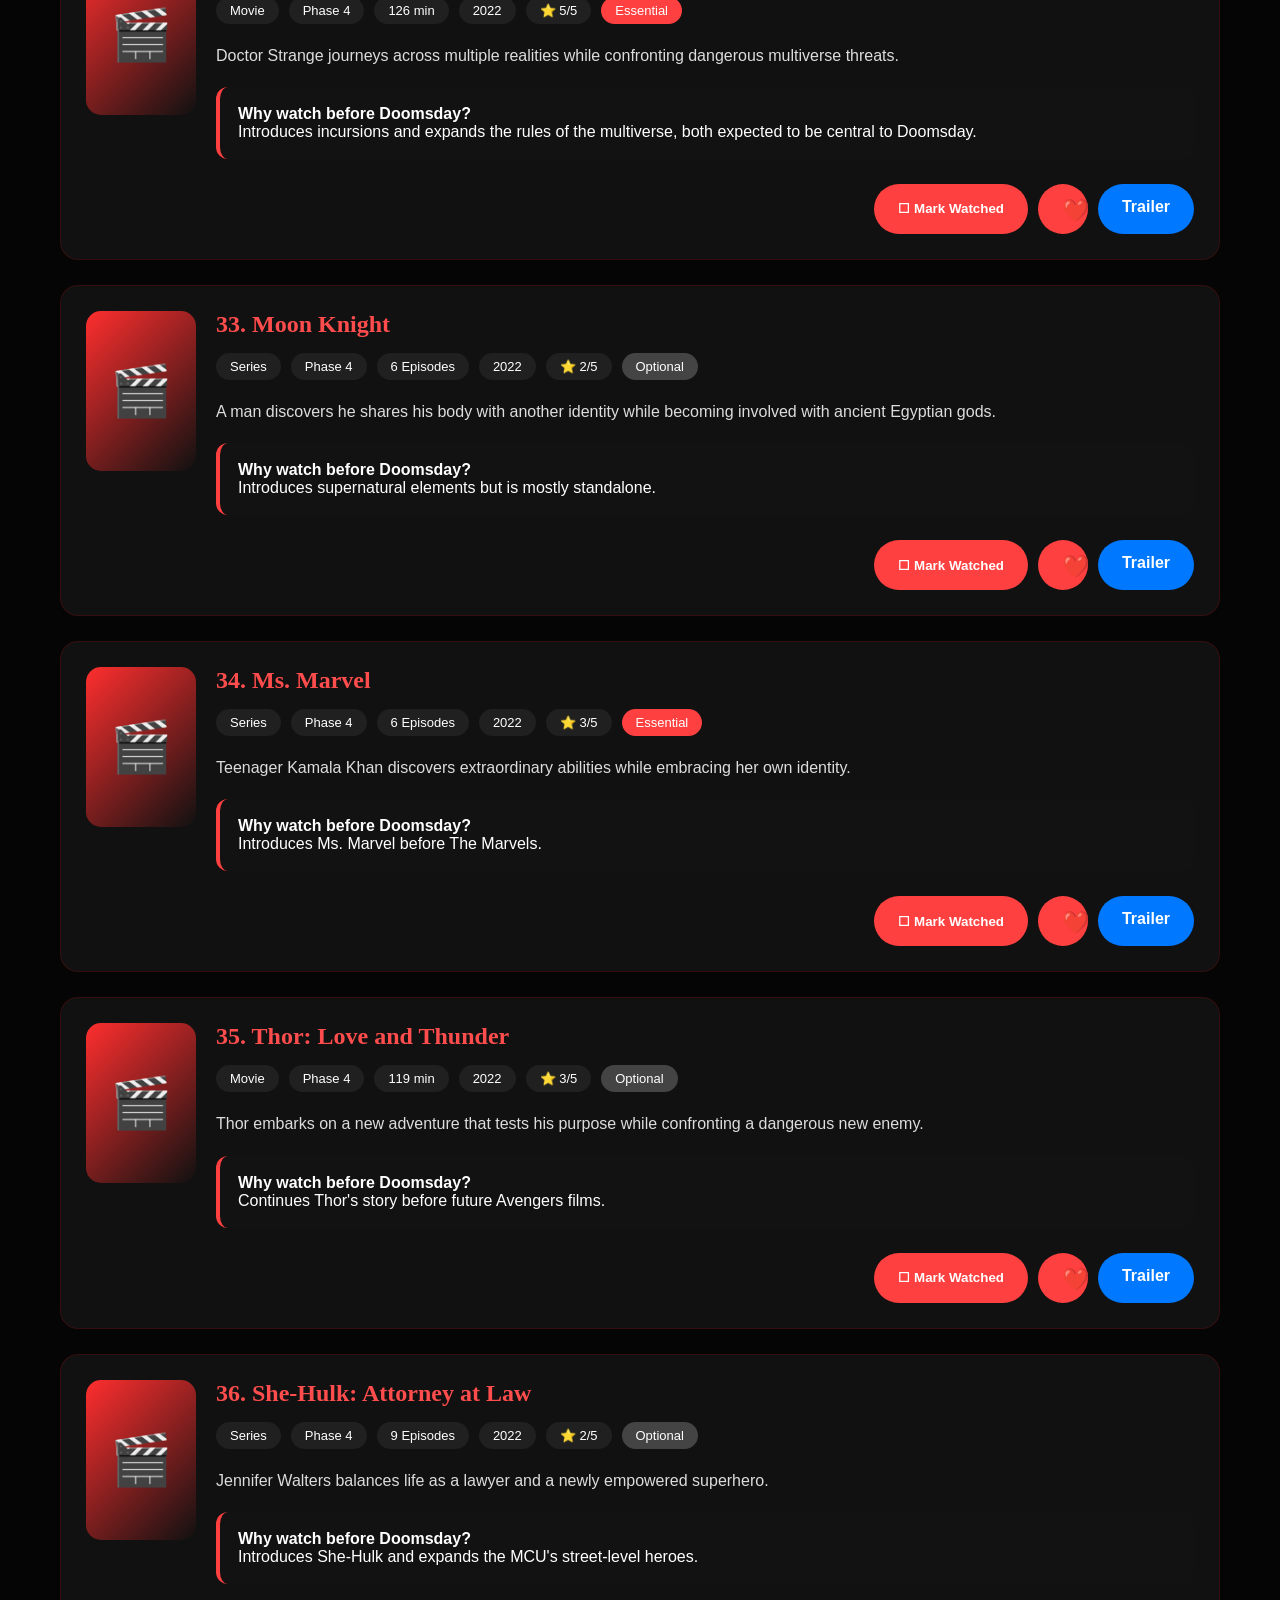
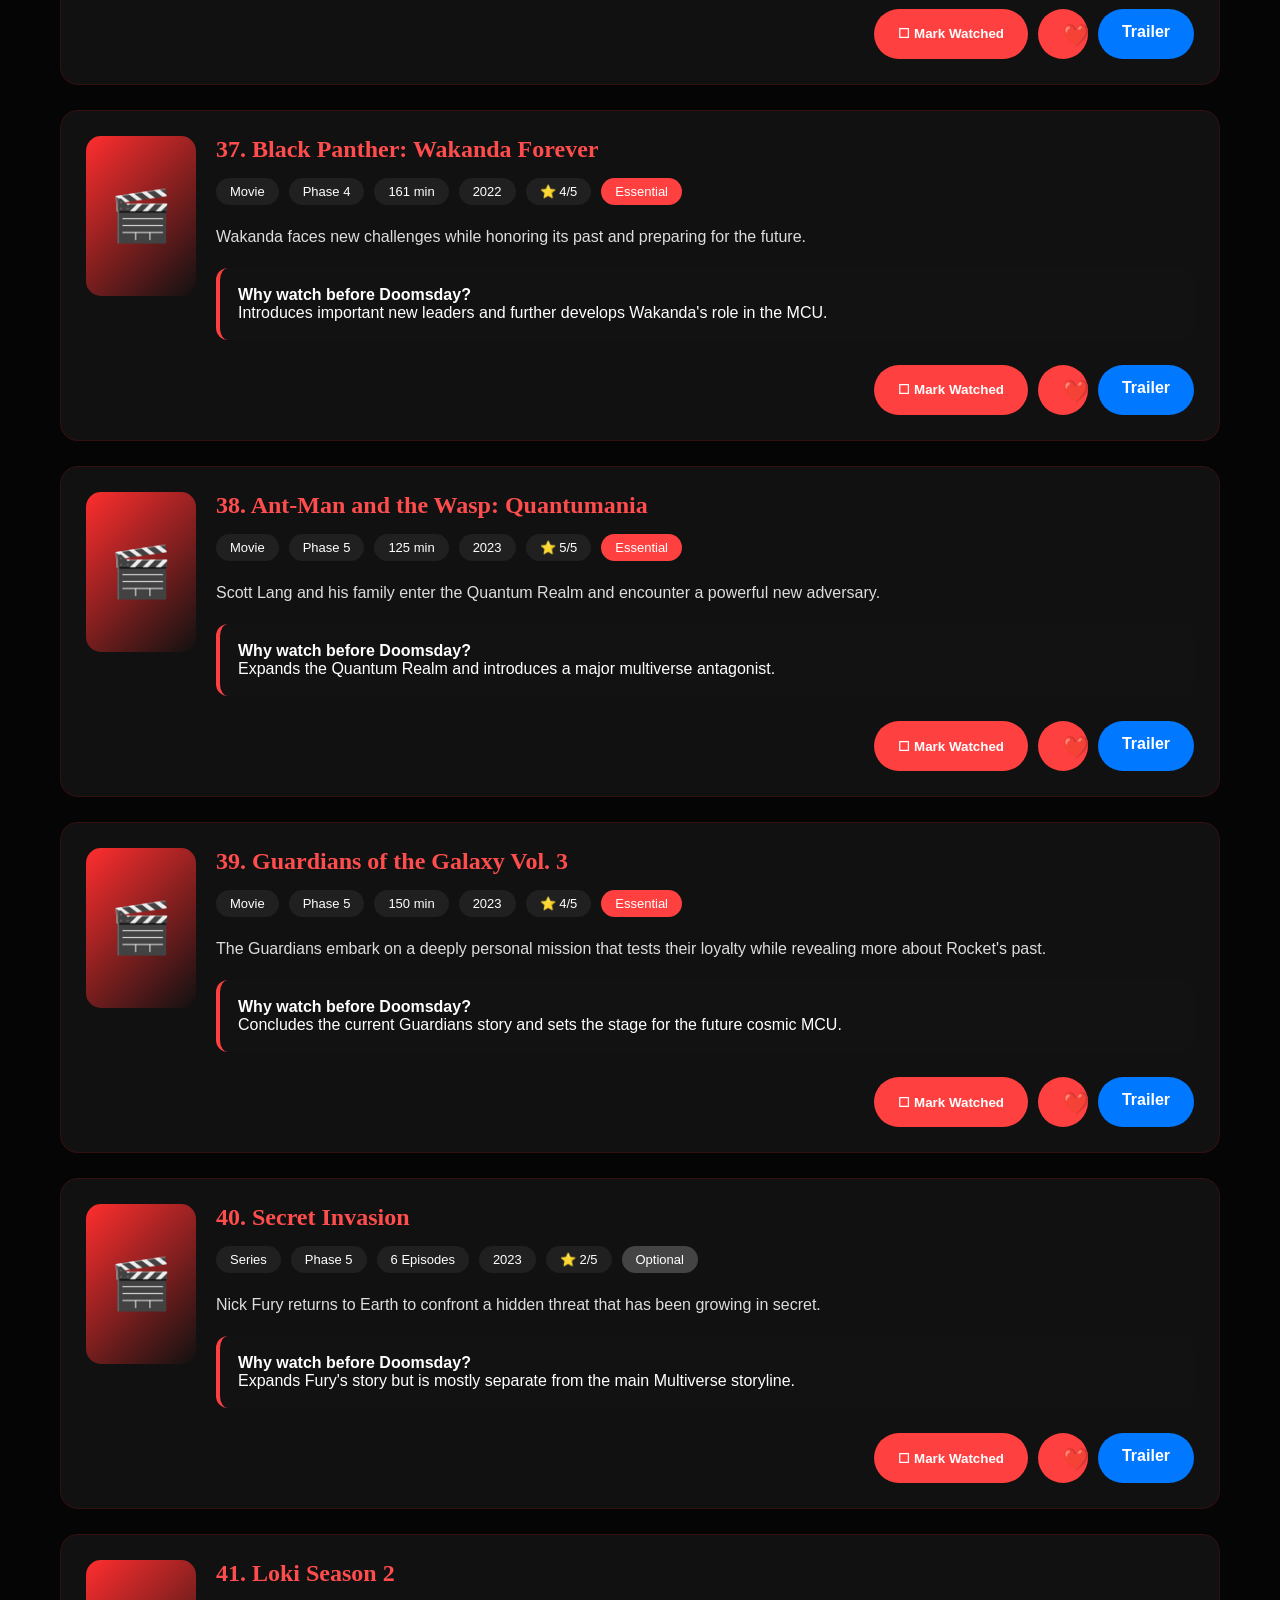
==== commit 0b0966ea: "Add comment before closing html tag" ====
--- a/index.html
+++ b/index.html
@@ -275,4 +275,6 @@
 
 </body>
 
-</html>+  <!-- Update -->
+
+</html>
--- a/style.css
+++ b/style.css
@@ -0,0 +1,774 @@
+/* ====================================
+   MCU Timeline Guide
+==================================== */
+
+*{
+margin:0;
+padding:0;
+box-sizing:border-box;
+scroll-behavior:smooth;
+}
+
+body{
+
+font-family:'Poppins',sans-serif;
+
+background:#050505;
+
+color:white;
+
+overflow-x:hidden;
+
+}
+
+/* Background */
+
+.background{
+
+position:fixed;
+
+width:100%;
+
+height:100%;
+
+background:
+
+radial-gradient(circle at top,#8b0000 0%,transparent 35%),
+
+linear-gradient(#050505,#000);
+
+z-index:-2;
+
+}
+
+/* NAVBAR */
+
+nav{
+
+position:fixed;
+
+top:0;
+
+left:0;
+
+width:100%;
+
+padding:18px 20px;
+
+display:flex;
+
+justify-content:space-between;
+
+align-items:center;
+
+background:rgba(0,0,0,.45);
+
+backdrop-filter:blur(12px);
+
+z-index:999;
+
+}
+
+.logo{
+
+font-family:Orbitron;
+
+font-size:26px;
+
+font-weight:900;
+
+letter-spacing:3px;
+
+color:#ff4242;
+
+}
+
+nav ul{
+
+display:flex;
+
+gap:25px;
+
+list-style:none;
+
+}
+
+nav li{
+
+cursor:pointer;
+
+transition:.3s;
+
+}
+
+nav li:hover{
+
+color:#ff3d3d;
+
+}
+
+/* HERO */
+
+.hero{
+
+height:100vh;
+
+display:flex;
+
+flex-direction:column;
+
+justify-content:center;
+
+align-items:center;
+
+text-align:center;
+
+padding:20px;
+
+}
+
+.hero h1{
+
+font-family:Orbitron;
+
+font-size:62px;
+
+line-height:1.1;
+
+margin-bottom:20px;
+
+}
+
+.hero h1 span{
+
+display:block;
+
+color:#ff4040;
+
+}
+
+.hero p{
+
+max-width:750px;
+
+line-height:1.8;
+
+font-size:17px;
+
+color:#d8d8d8;
+
+margin-bottom:30px;
+
+}
+
+#search{
+
+width:100%;
+
+max-width:550px;
+
+padding:18px;
+
+border:none;
+
+border-radius:40px;
+
+background:#151515;
+
+color:white;
+
+font-size:16px;
+
+outline:none;
+
+margin-bottom:25px;
+
+}
+
+.buttons{
+
+display:flex;
+
+gap:15px;
+
+flex-wrap:wrap;
+
+justify-content:center;
+
+}
+
+button{
+
+cursor:pointer;
+
+border:none;
+
+font-weight:600;
+
+transition:.3s;
+
+}
+
+#timelineBtn{
+
+background:#ff3b3b;
+
+padding:16px 35px;
+
+border-radius:35px;
+
+color:white;
+
+box-shadow:0 0 30px rgba(255,0,0,.35);
+
+}
+
+#timelineBtn:hover{
+
+transform:translateY(-5px);
+
+}
+
+#essentialBtn{
+
+background:transparent;
+
+border:2px solid #ff4040;
+
+padding:16px 35px;
+
+border-radius:35px;
+
+color:white;
+
+}
+
+/* STATS */
+
+.stats{
+
+display:grid;
+
+grid-template-columns:repeat(3,1fr);
+
+gap:20px;
+
+padding:40px 20px;
+
+max-width:1100px;
+
+margin:auto;
+
+}
+
+.stats div{
+
+background:rgba(255,255,255,.05);
+
+padding:25px;
+
+text-align:center;
+
+border-radius:18px;
+
+border:1px solid rgba(255,0,0,.15);
+
+backdrop-filter:blur(10px);
+
+}
+
+.stats h2{
+
+font-size:42px;
+
+color:#ff4b4b;
+
+font-family:Orbitron;
+
+}
+
+/* FILTERS */
+
+.filters{
+
+display:flex;
+
+overflow:auto;
+
+gap:12px;
+
+padding:20px;
+
+margin-bottom:30px;
+
+}
+
+.filter{
+
+padding:12px 22px;
+
+border-radius:30px;
+
+background:#171717;
+
+color:white;
+
+white-space:nowrap;
+
+}
+
+.filter.active{
+
+background:#ff4040;
+
+}
+
+/* TIMELINE */
+
+#timeline{
+
+max-width:1200px;
+
+margin:auto;
+
+padding:20px;
+
+display:grid;
+
+gap:25px;
+
+}
+
+.movie-card{
+
+background:rgba(255,255,255,.05);
+
+padding:25px;
+
+border-radius:18px;
+
+border:1px solid rgba(255,0,0,.15);
+
+transition:.35s;
+
+}
+
+.movie-card:hover{
+
+transform:translateY(-6px);
+
+box-shadow:0 0 25px rgba(255,0,0,.25);
+
+}
+
+.movie-card h2{
+
+font-family:Orbitron;
+
+color:#ff4d4d;
+
+margin-bottom:10px;
+
+}
+
+.badges{
+
+display:flex;
+
+gap:10px;
+
+margin:15px 0;
+
+flex-wrap:wrap;
+
+}
+
+.badge{
+
+background:#202020;
+
+padding:6px 14px;
+
+border-radius:20px;
+
+font-size:13px;
+
+}
+
+.summary{
+
+margin:18px 0;
+
+line-height:1.7;
+
+color:#ddd;
+
+}
+
+.why{
+
+padding:18px;
+
+background:#121212;
+
+border-left:4px solid #ff4040;
+
+border-radius:12px;
+
+margin-top:15px;
+
+}
+
+/* FOOTER */
+
+footer{
+
+padding:50px 20px;
+
+text-align:center;
+
+color:#aaa;
+
+}
+
+/* MOBILE */
+
+@media(max-width:768px){
+
+nav ul{
+
+display:none;
+
+}
+
+.hero h1{
+
+font-size:40px;
+
+}
+
+.hero p{
+
+font-size:15px;
+
+}
+
+.stats{
+
+grid-template-columns:1fr;
+
+}
+
+}
+.essential{
+
+background:#ff4040;
+
+color:white;
+
+}
+
+.optional{
+
+background:#444;
+
+color:white;
+
+}
+.actions{
+
+margin-top:25px;
+
+display:flex;
+
+justify-content:flex-end;
+
+}
+
+.actions button{
+
+padding:14px 24px;
+
+border:none;
+
+border-radius:35px;
+
+background:#ff4040;
+
+color:white;
+
+font-weight:600;
+
+cursor:pointer;
+
+transition:.3s;
+
+}
+
+.actions button:hover{
+
+transform:scale(1.05);
+
+box-shadow:0 0 20px rgba(255,0,0,.35);
+
+}
+.movie-card{
+
+display:flex;
+
+gap:20px;
+
+align-items:flex-start;
+
+}
+
+.poster{
+
+width:110px;
+
+height:160px;
+
+border-radius:15px;
+
+background:
+
+linear-gradient(
+
+135deg,
+
+#ff2e2e,
+
+#111
+
+);
+
+display:flex;
+
+justify-content:center;
+
+align-items:center;
+
+font-size:50px;
+
+flex-shrink:0;
+
+}
+
+.content{
+
+flex:1;
+
+}
+
+.actions{
+
+display:flex;
+
+gap:10px;
+
+margin-top:25px;
+
+flex-wrap:wrap;
+
+}
+
+.fav{
+
+width:50px;
+
+height:50px;
+
+border-radius:50%;
+
+background:#222;
+
+color:white;
+
+font-size:22px;
+
+}
+
+.trailer{
+
+padding:14px 24px;
+
+border-radius:35px;
+
+background:#0078ff;
+
+color:white;
+
+text-decoration:none;
+
+font-weight:bold;
+
+}
+
+.trailer:hover{
+
+background:#005fe0;
+
+}
+
+@media(max-width:768px){
+
+.movie-card{
+
+flex-direction:column;
+
+}
+
+.poster{
+
+width:100%;
+
+height:220px;
+
+font-size:70px;
+
+}
+
+}
+.progress-section{
+
+padding:25px;
+
+}
+
+.progress-bar{
+
+height:18px;
+
+background:#222;
+
+border-radius:50px;
+
+overflow:hidden;
+
+max-width:1100px;
+
+margin:auto;
+
+}
+
+#bar{
+
+height:100%;
+
+width:0;
+
+background:
+
+linear-gradient(
+
+90deg,
+
+#ff4040,
+
+#ff9a00
+
+);
+
+transition:1s;
+
+}
+.dashboard{
+
+display:grid;
+
+grid-template-columns:repeat(auto-fit,minmax(250px,1fr));
+
+gap:20px;
+
+padding:25px;
+
+max-width:1200px;
+
+margin:auto;
+
+}
+
+.dashboard>div{
+
+background:rgba(255,255,255,.05);
+
+padding:25px;
+
+border-radius:20px;
+
+border:1px solid rgba(255,0,0,.2);
+
+backdrop-filter:blur(12px);
+
+}
+
+#countdown{
+
+font-size:26px;
+
+font-family:Orbitron;
+
+color:#ff4040;
+
+margin-top:20px;
+
+}
+
+#nextMovie{
+
+margin-top:15px;
+
+font-size:18px;
+
+font-weight:bold;
+
+}
+
+#watchHours{
+
+margin-top:15px;
+
+font-size:22px;
+
+color:#ff5050;
+
+}
+.button-link{
+
+display:inline-block;
+
+padding:16px 35px;
+
+border-radius:35px;
+
+text-decoration:none;
+
+text-align:center;
+
+font-weight:600;
+
+background:#ff4040;
+
+color:white;
+
+box-shadow:0 0 30px rgba(255,0,0,.35);
+
+transition:.3s;
+
+}
+
+.button-link:hover{
+
+transform:translateY(-5px);
+
+}
+
+.secondary-link{
+
+background:transparent;
+
+border:2px solid #ff4040;
+
+color:white;
+
+}
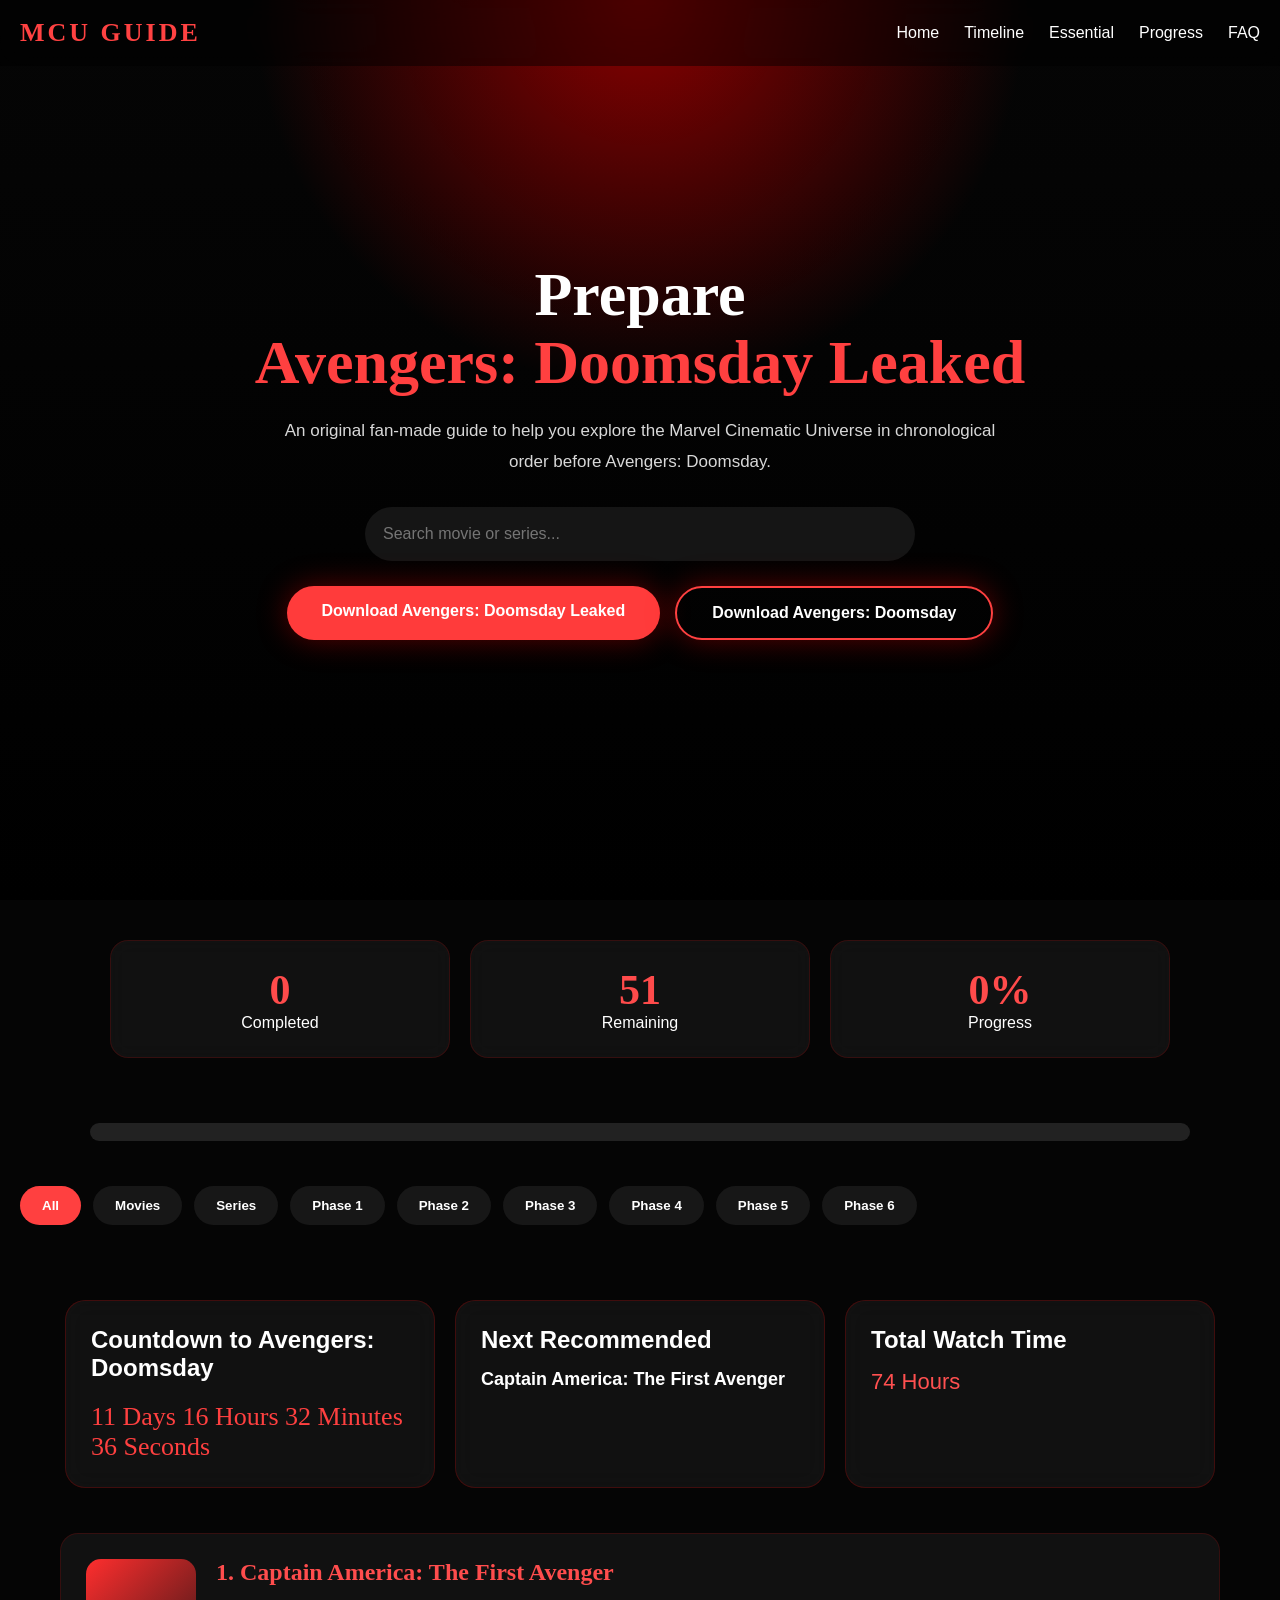
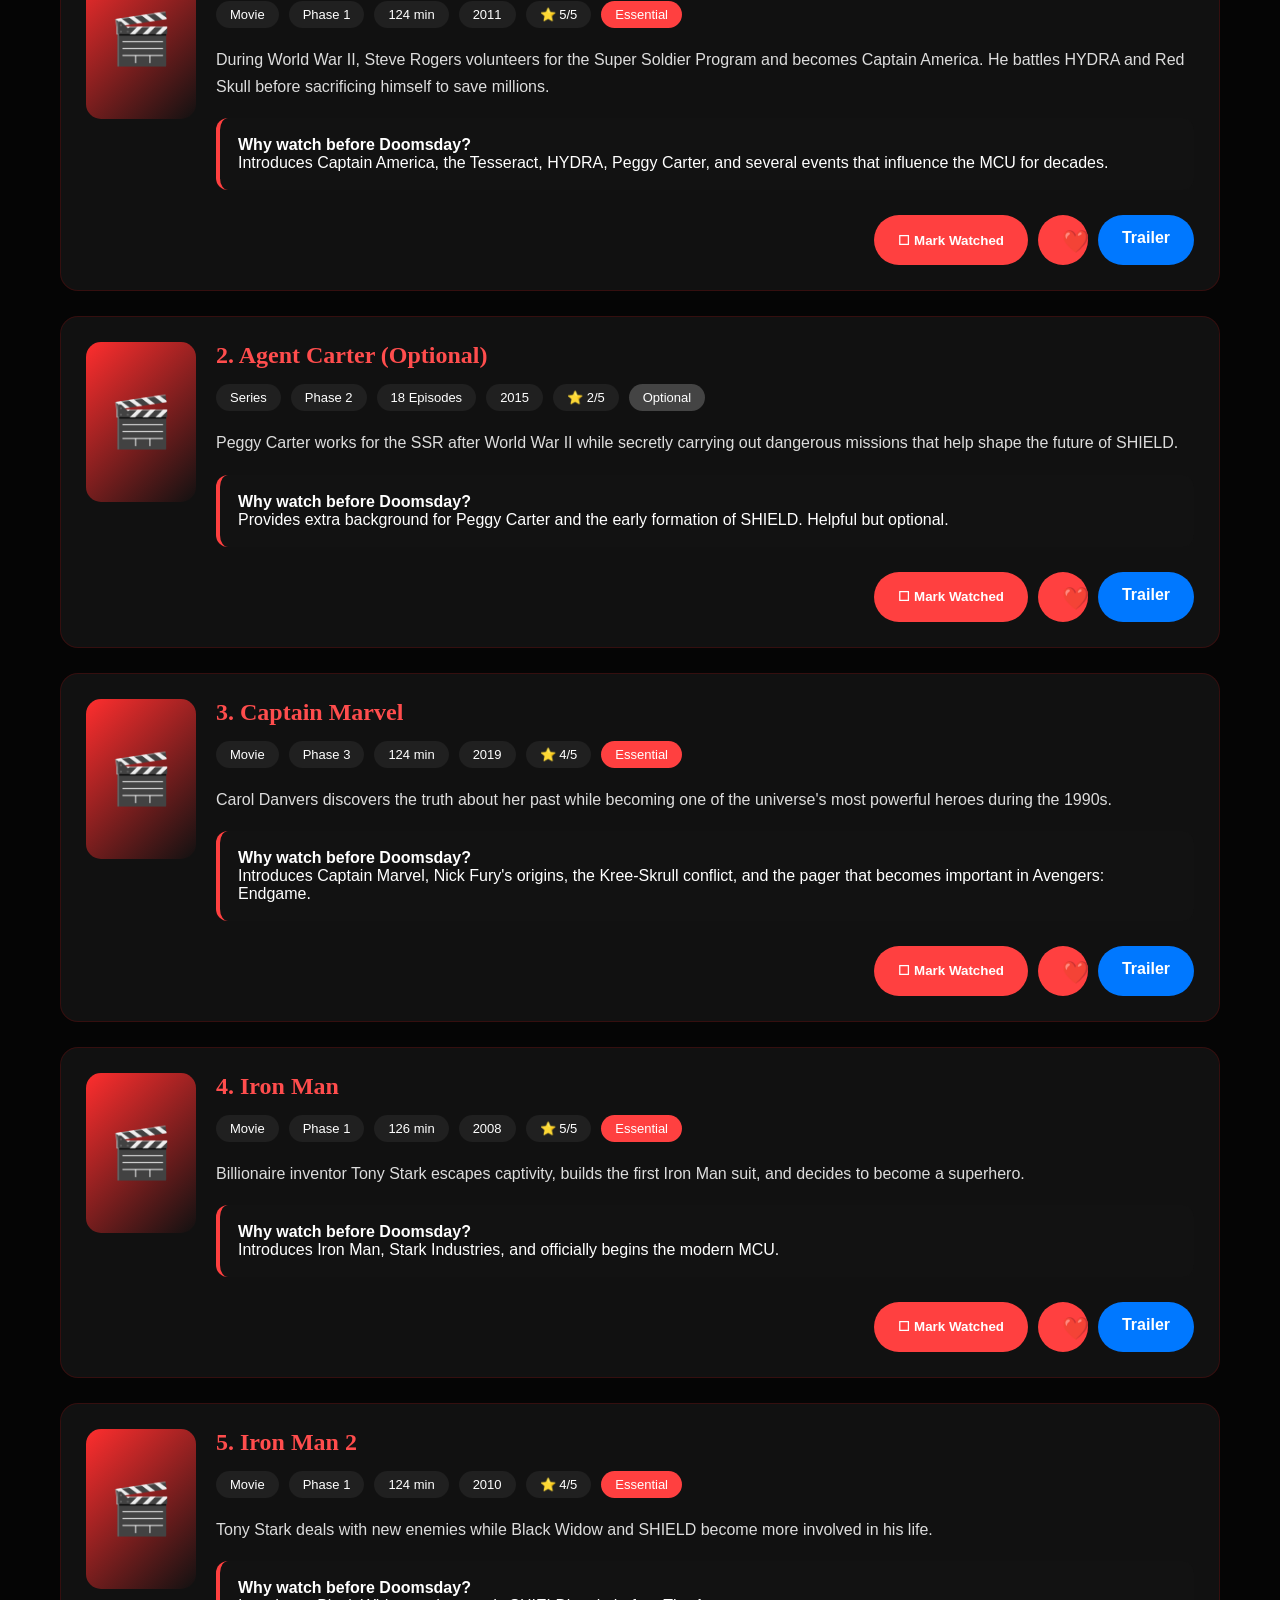
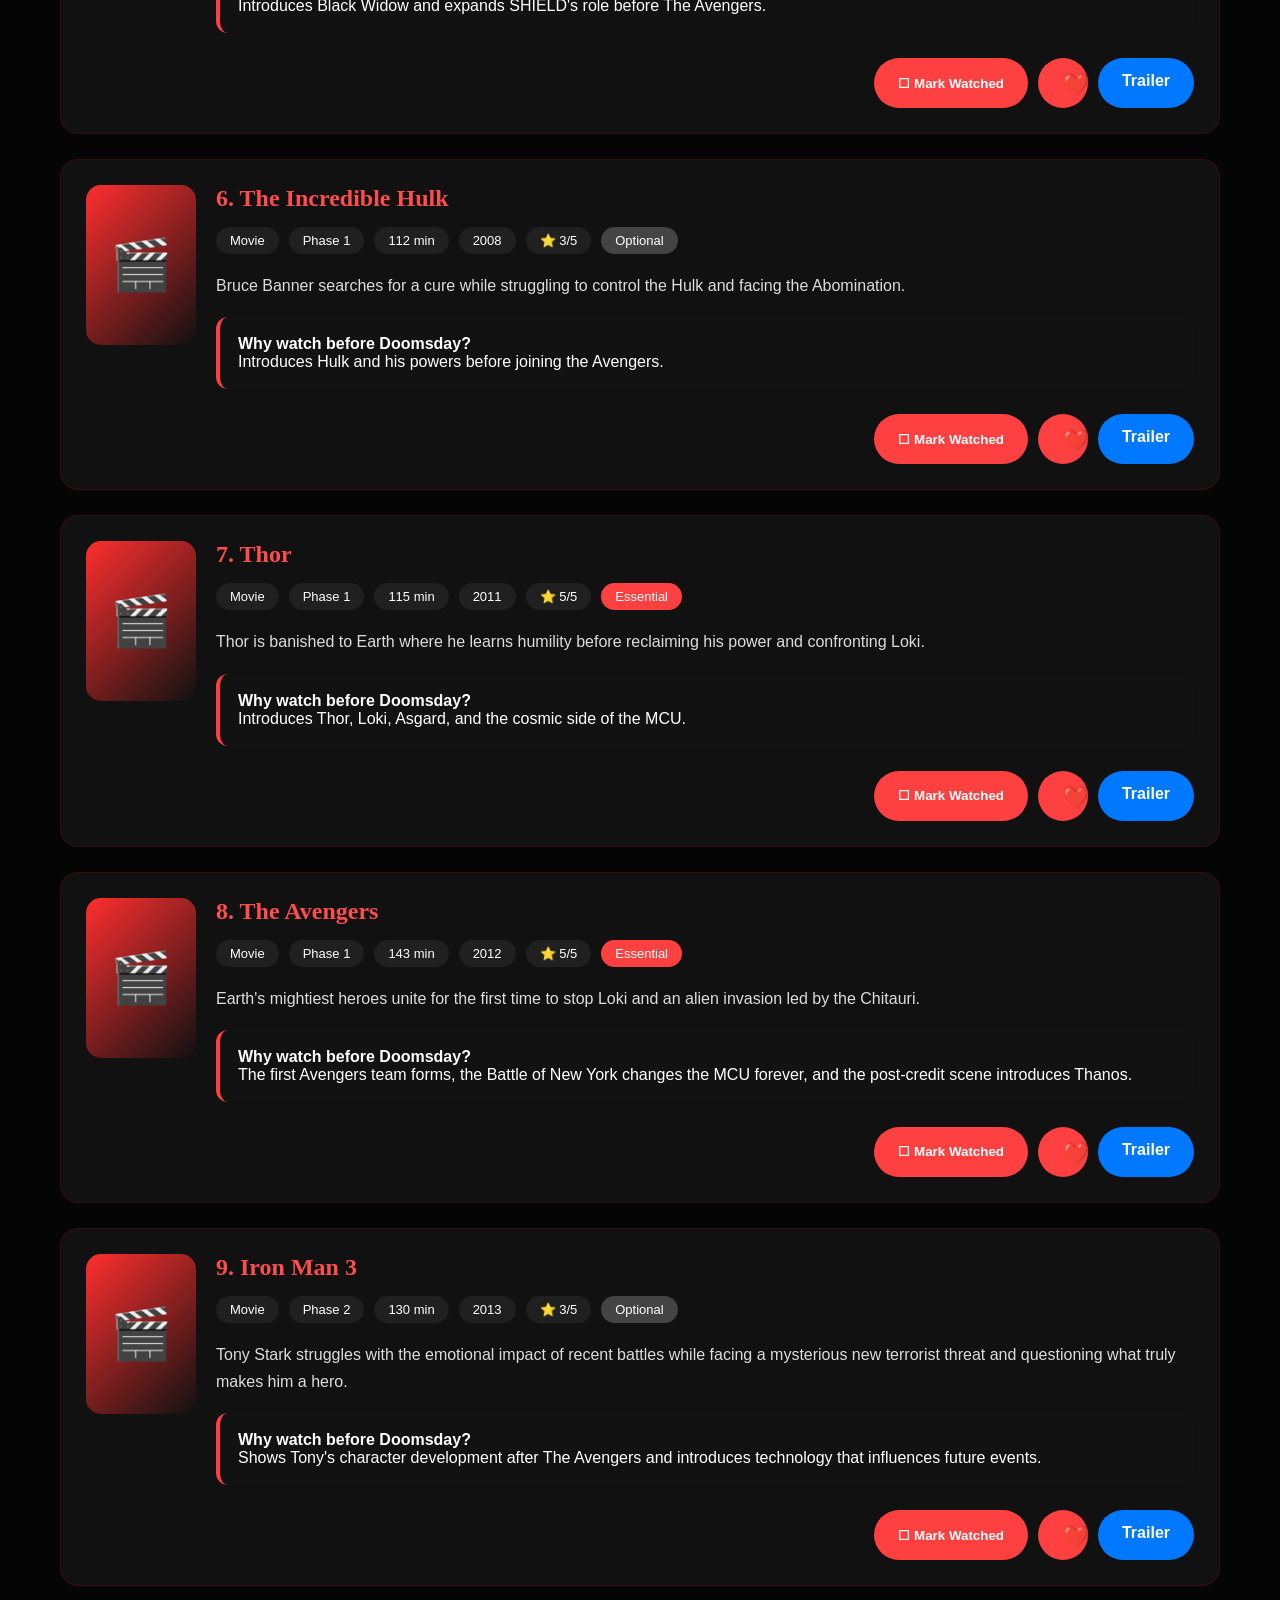
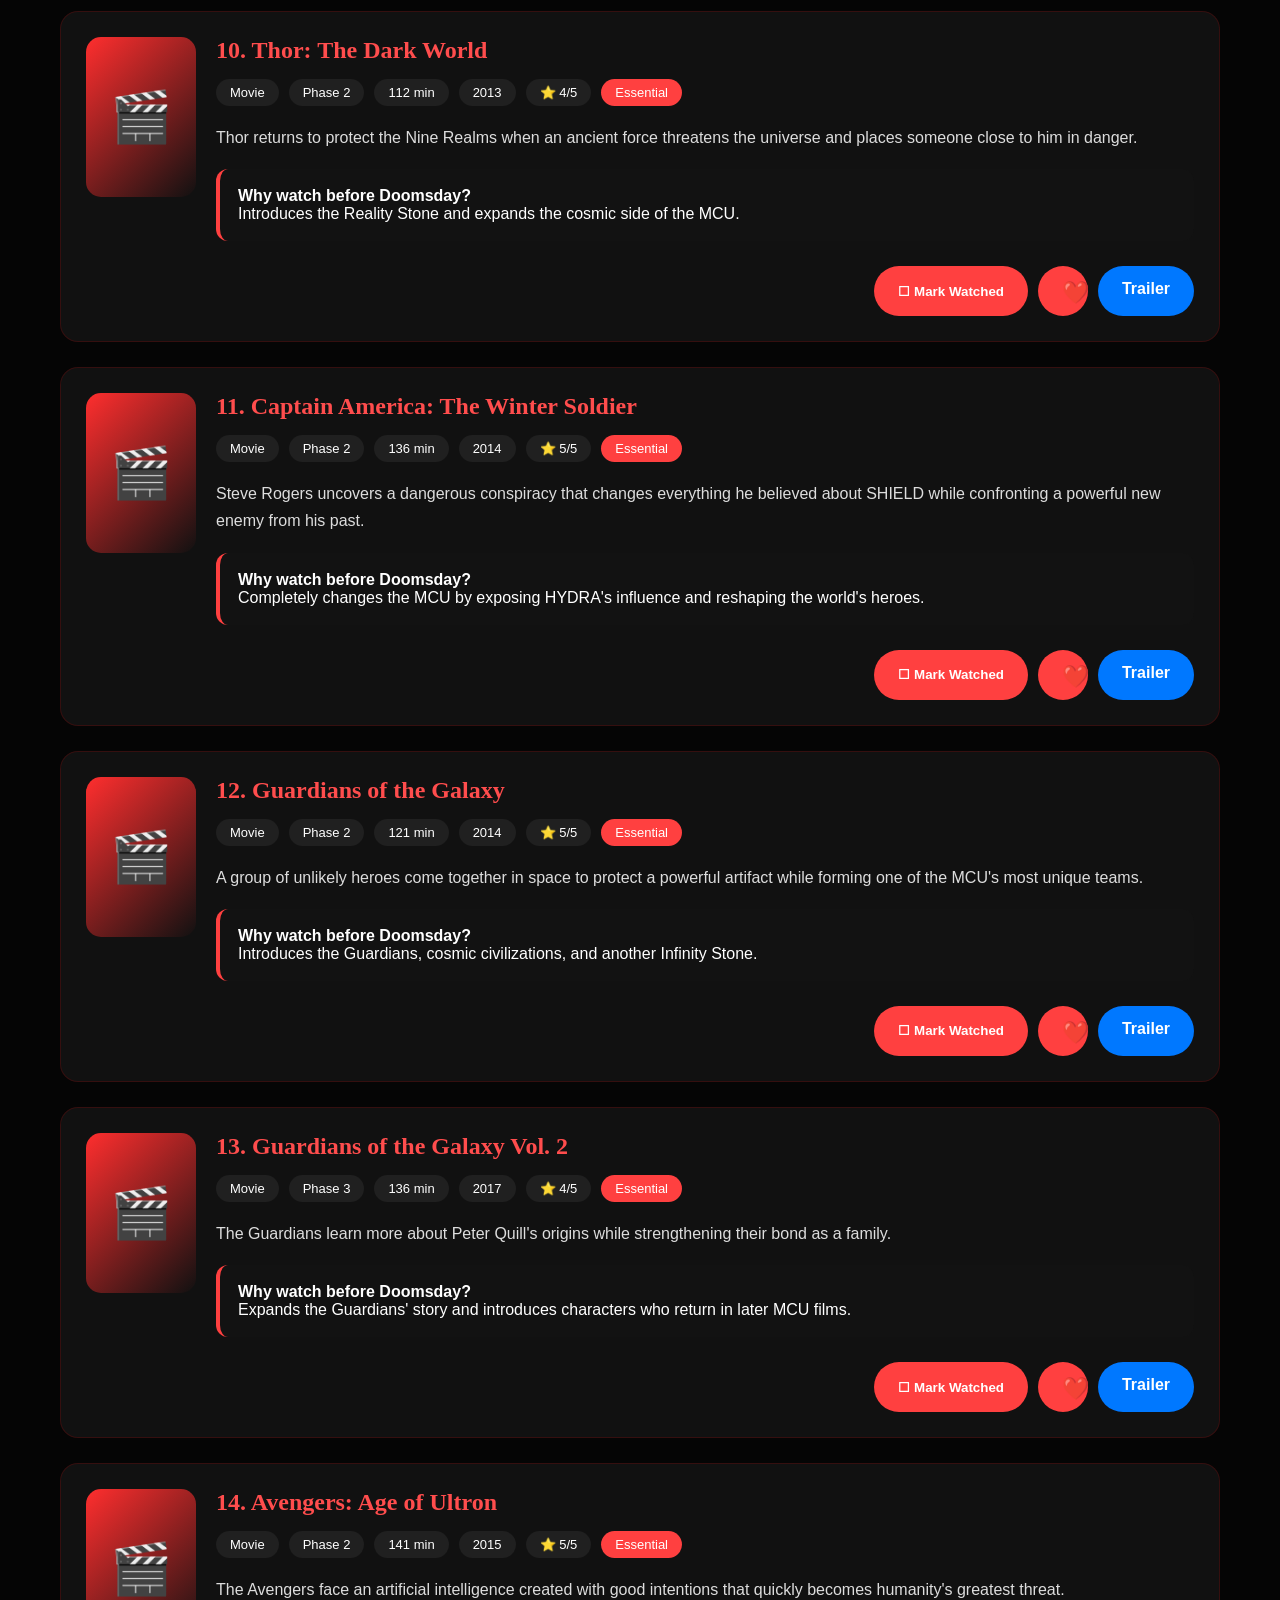
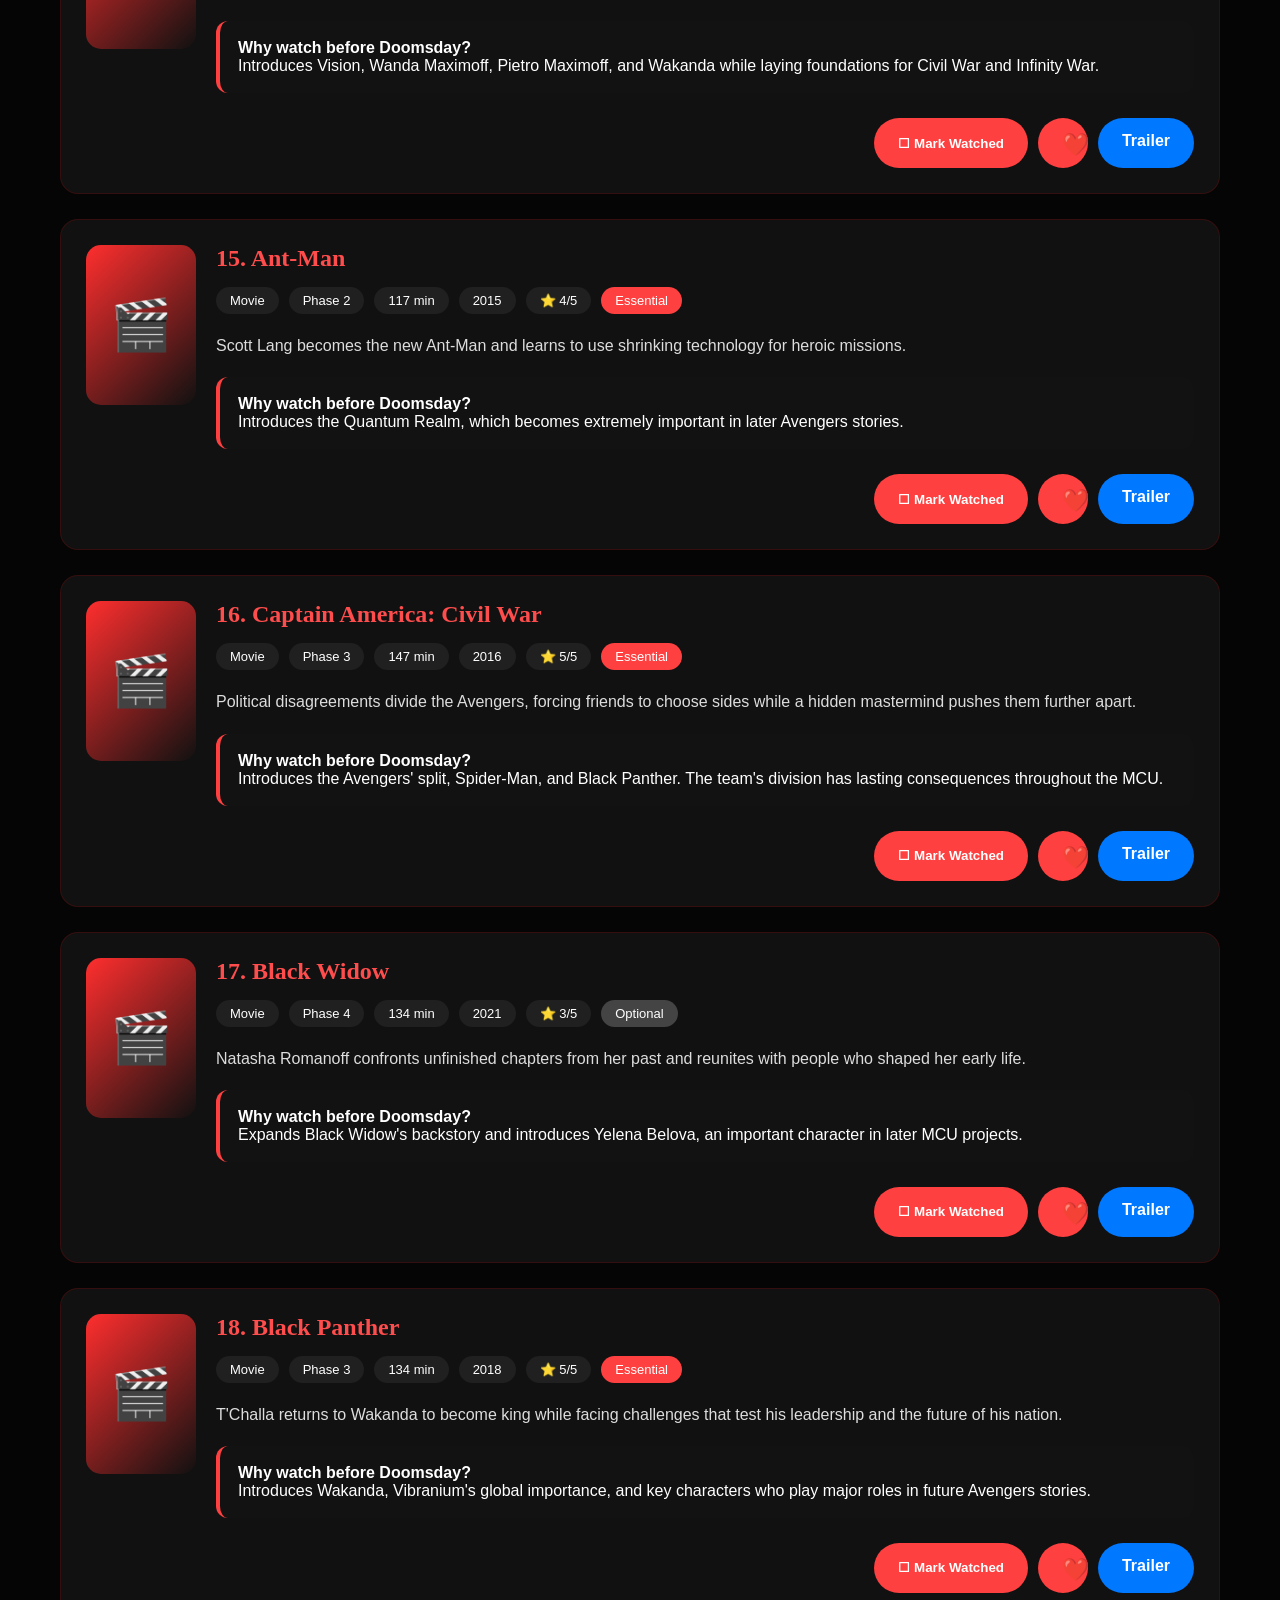
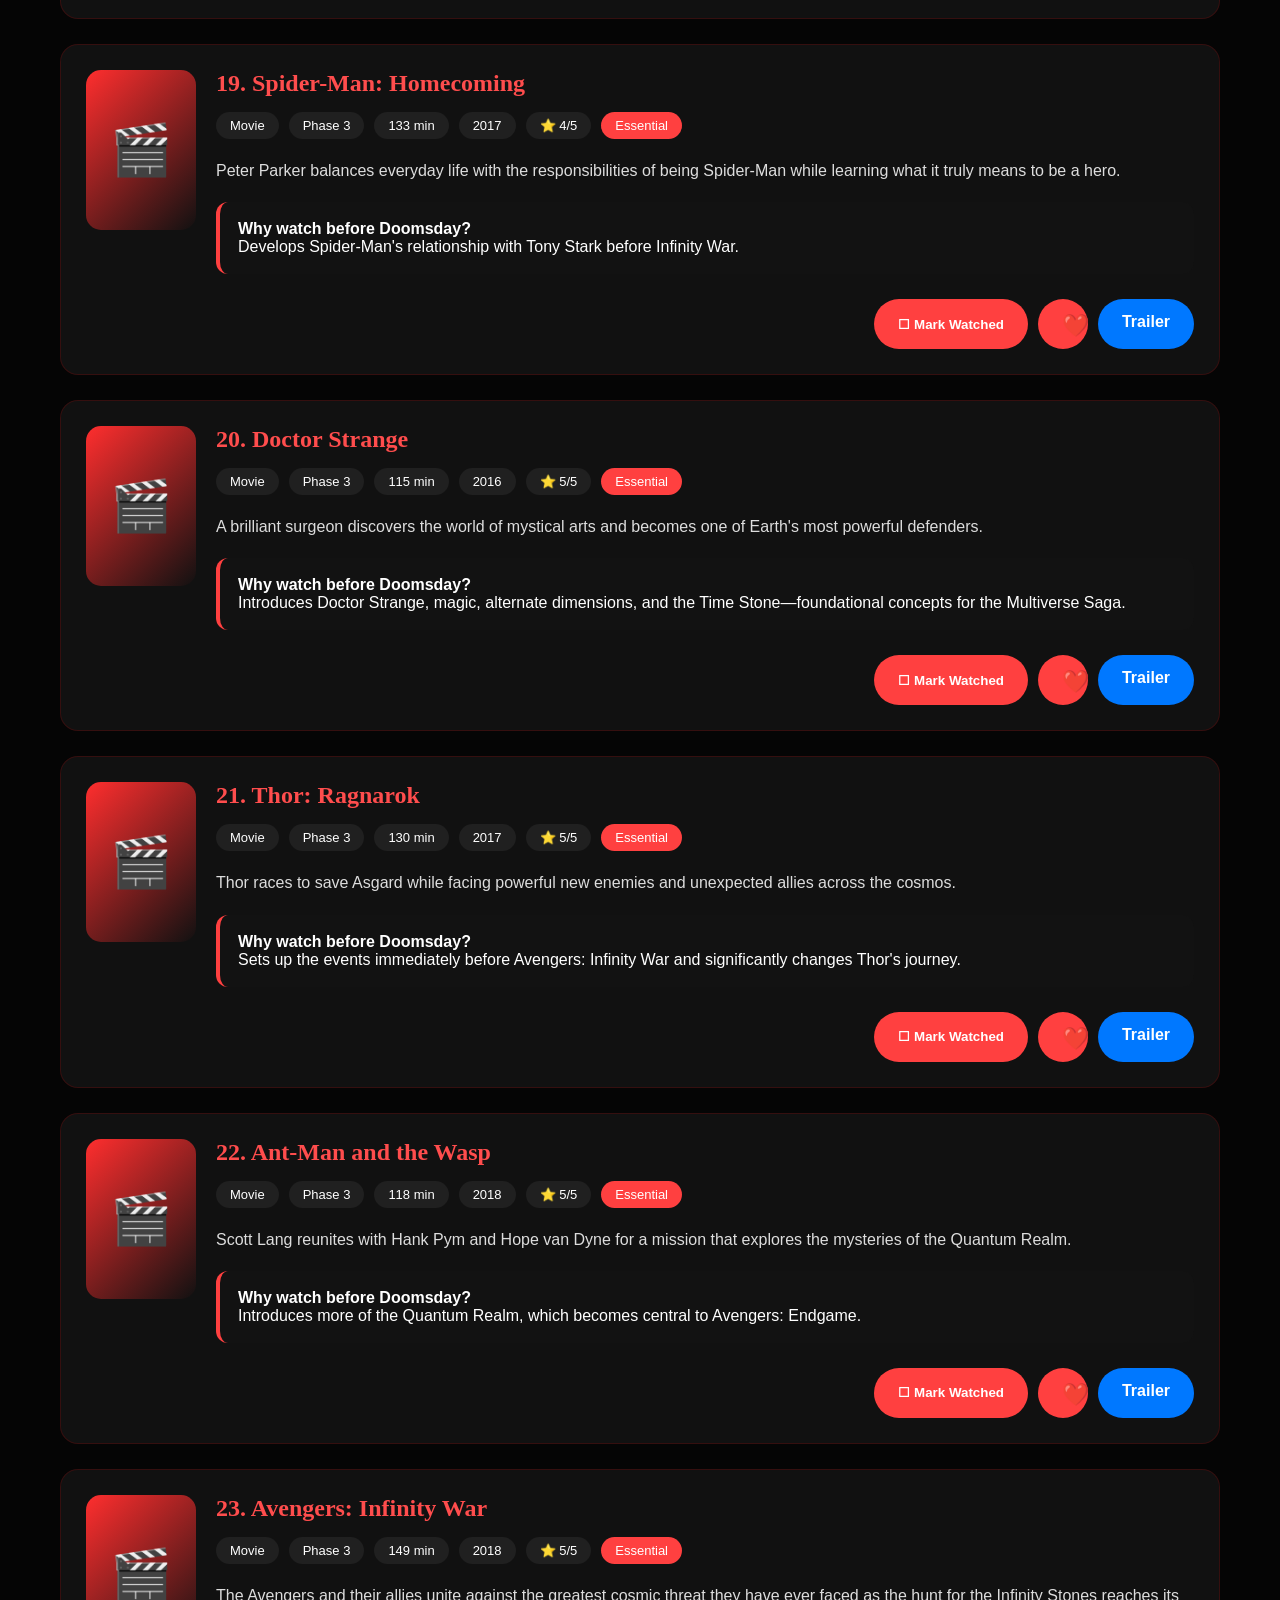
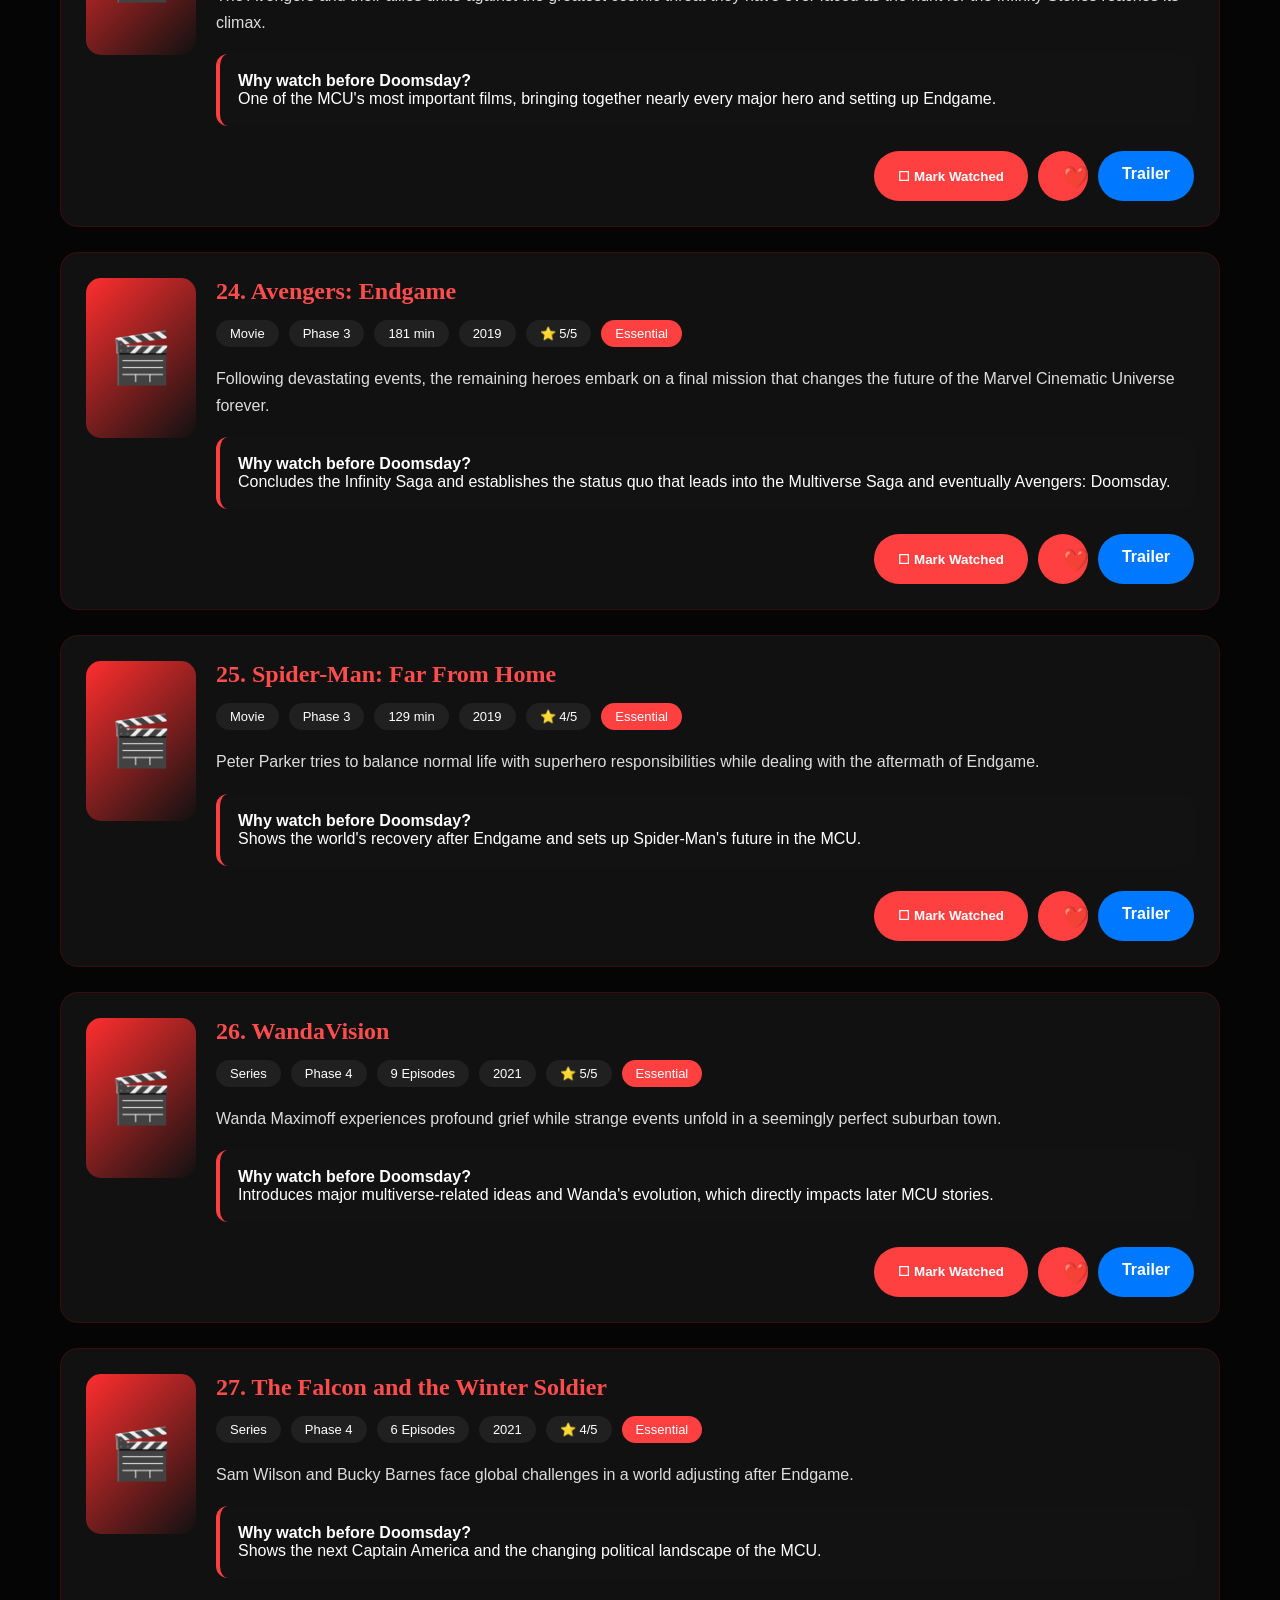
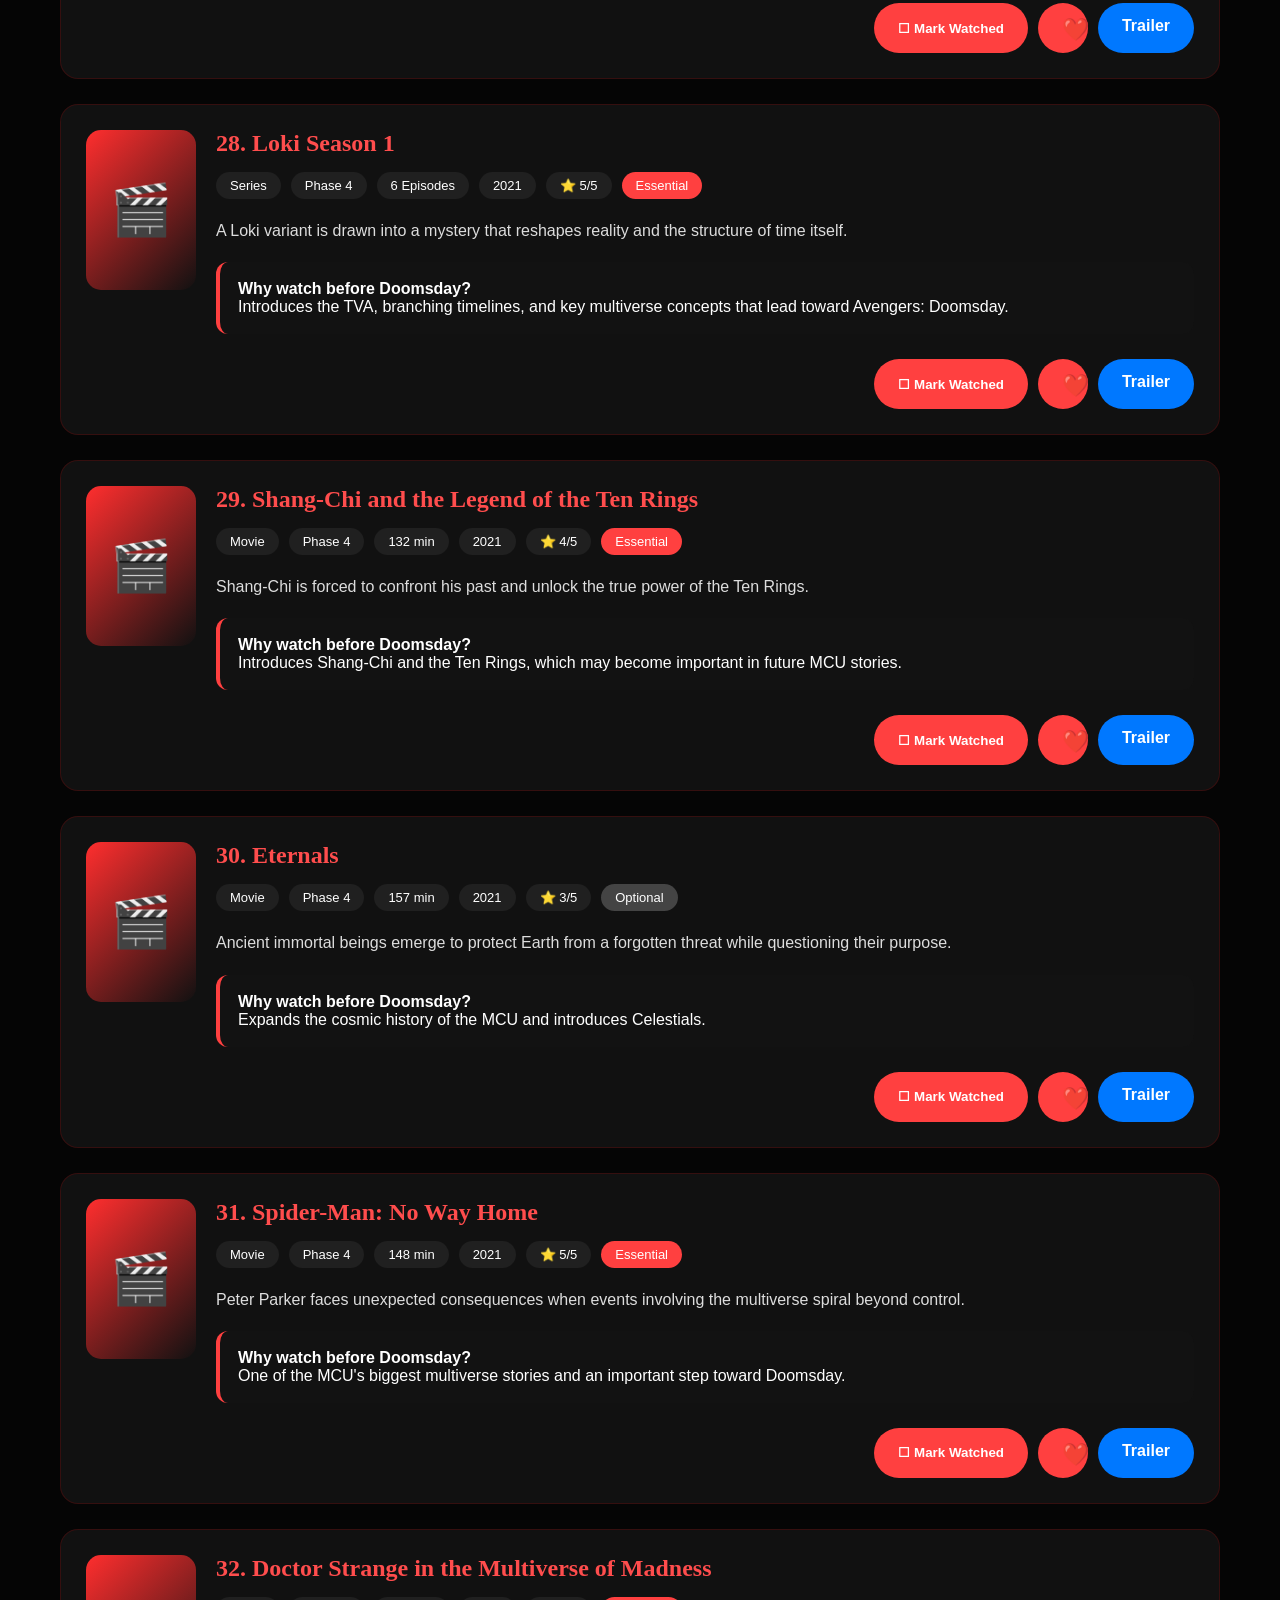
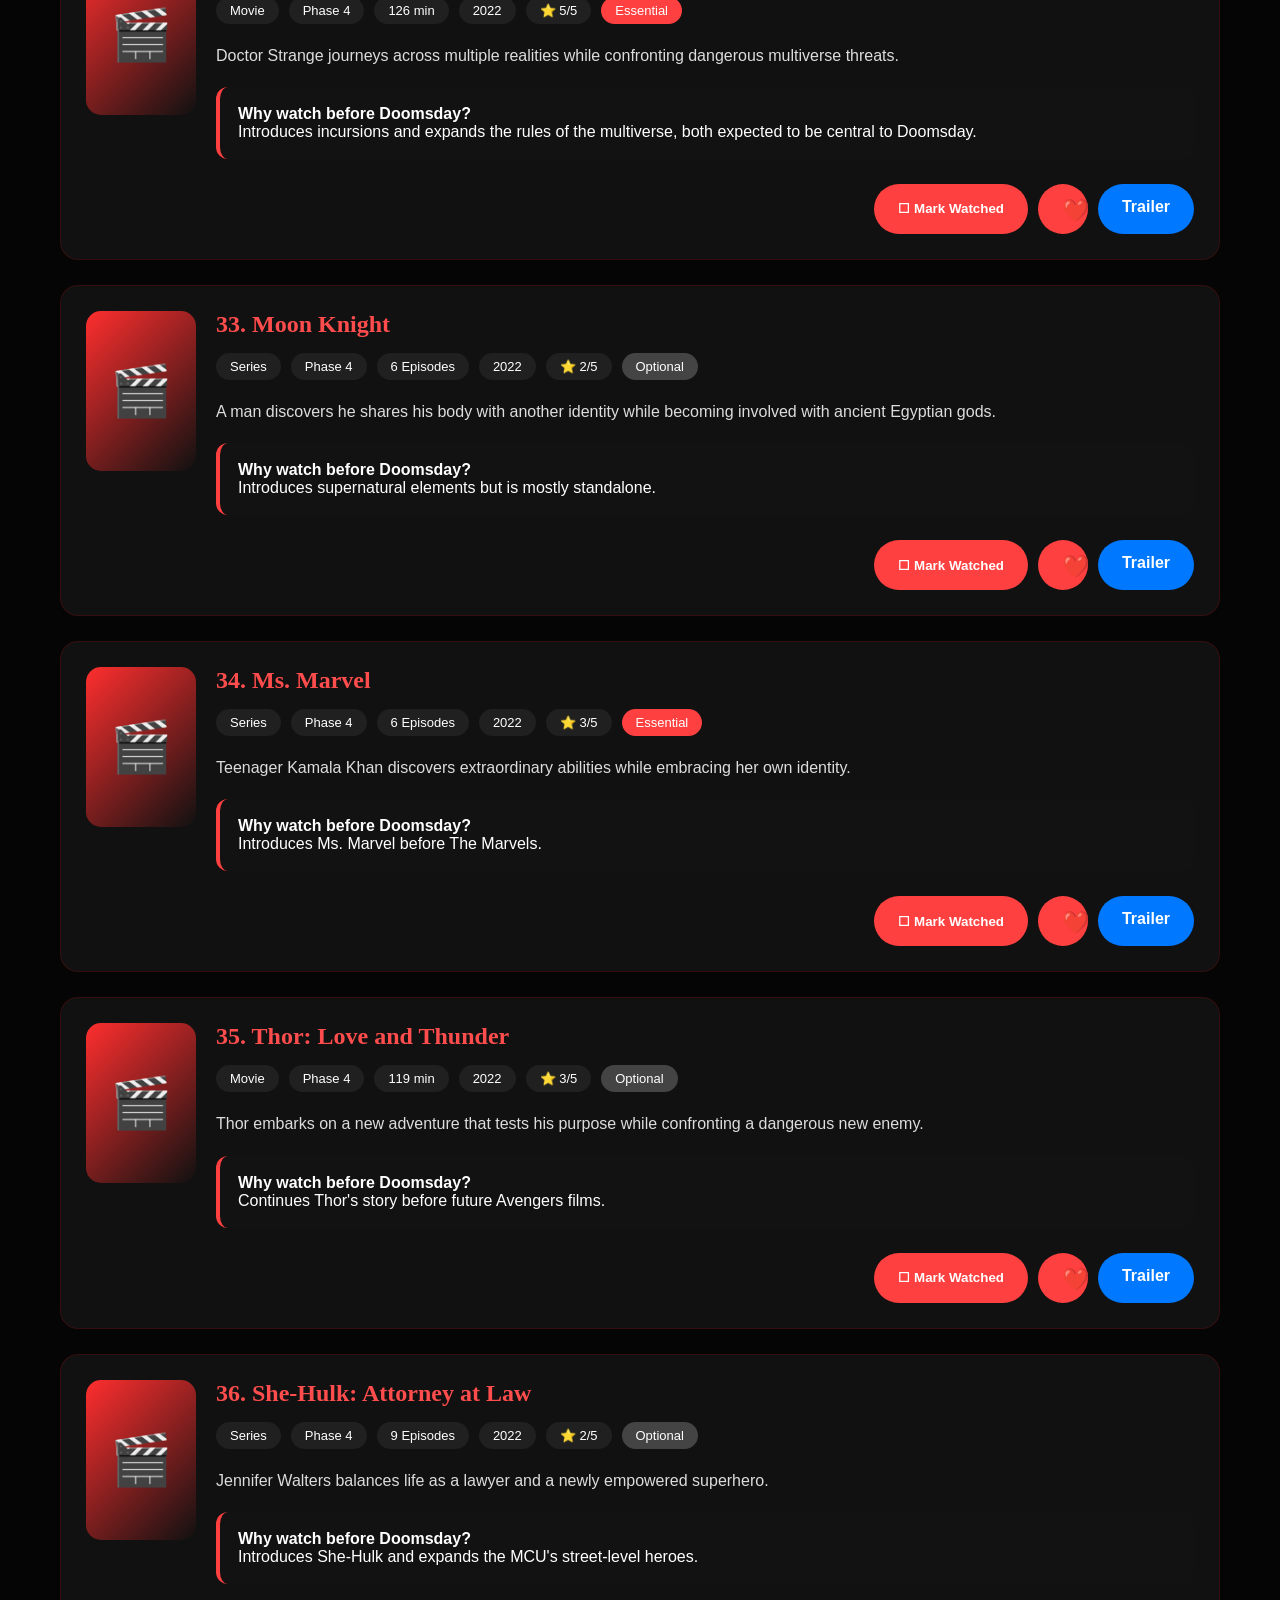
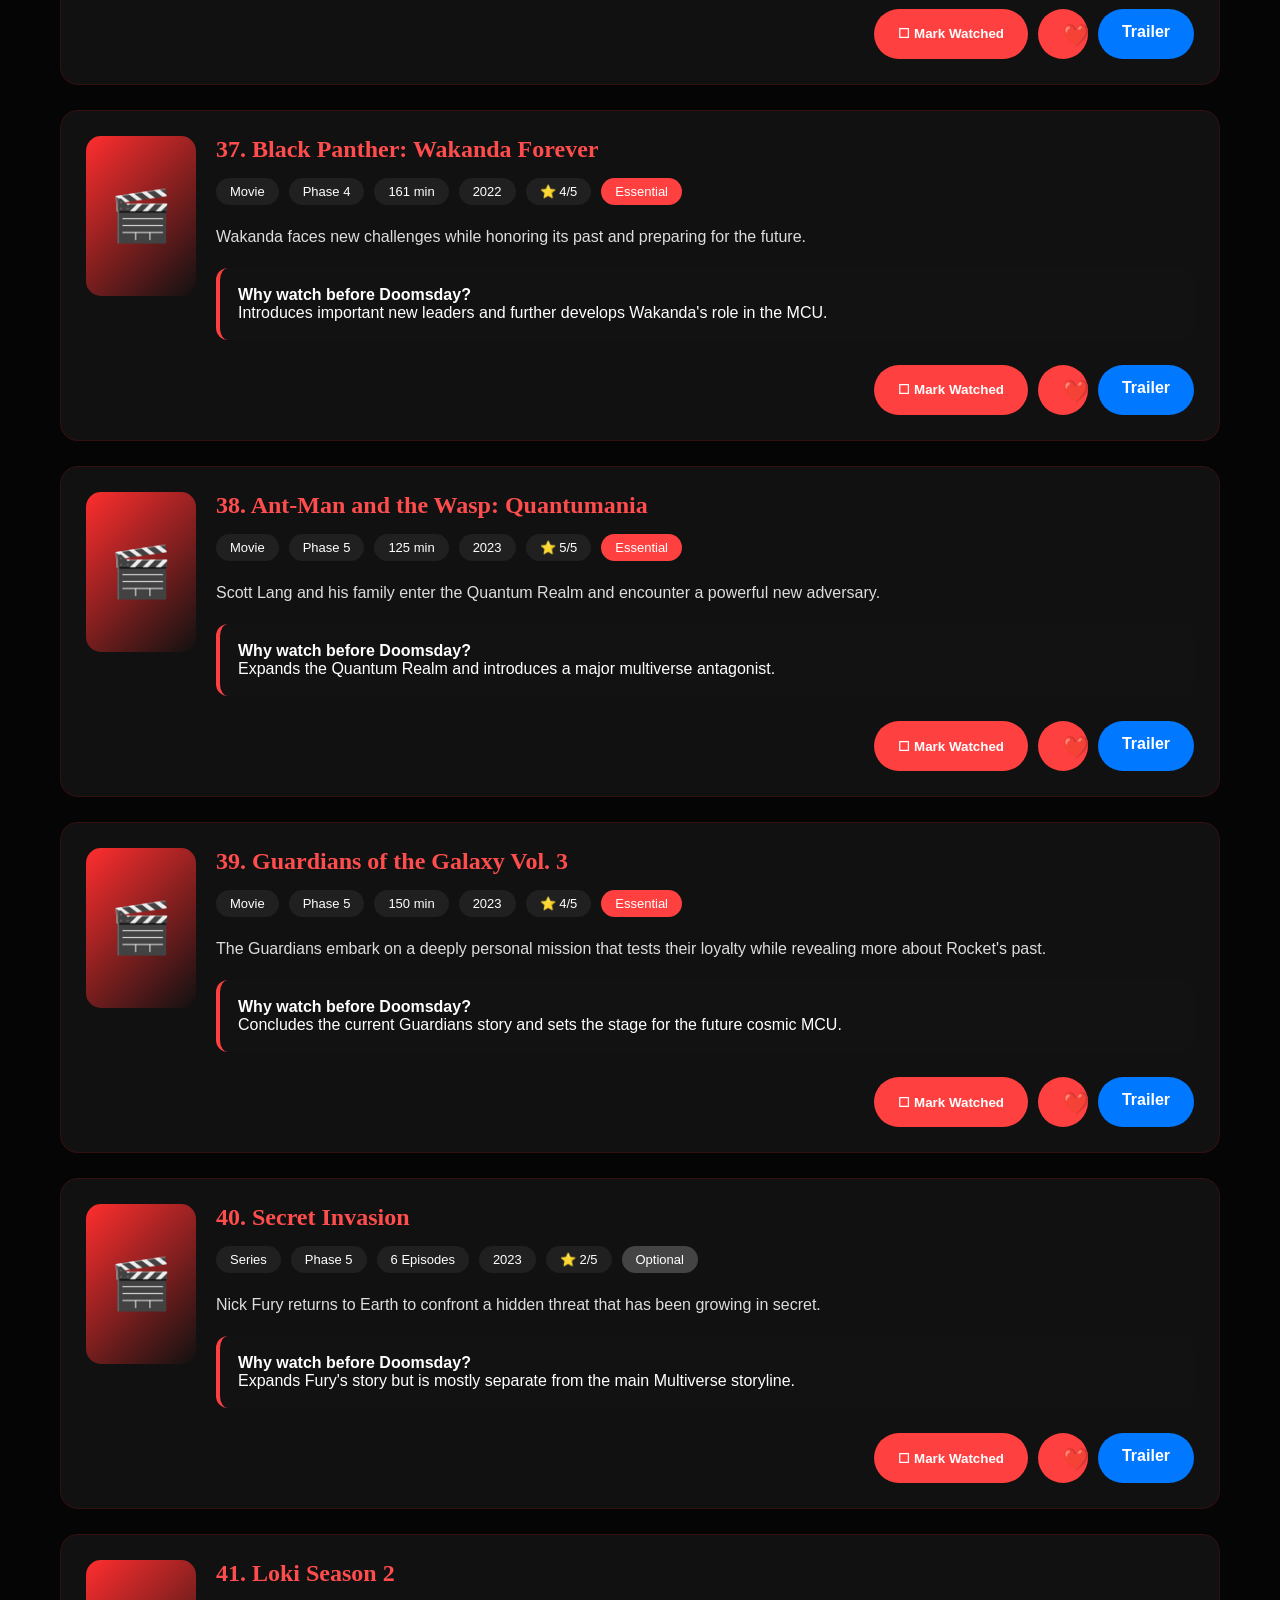
==== commit c5791e72: "Enhance index.html with SEO meta tags Added meta tags for SEO and social sharing." ====
--- a/index.html
+++ b/index.html
@@ -8,7 +8,13 @@
 <meta name="viewport"
 content="width=device-width,initial-scale=1.0">
 
-<title>MCU Timeline Guide | Avengers: Doomsday Leaked</title>
+<meta name="description" content="Fan-made MCU Timeline Guide with spoiler-light summaries, watch order and countdown to Avengers: Doomsday.">
+
+<meta name="keywords" content="MCU Timeline, Marvel Watch Order, Avengers Doomsday, MCU Guide, Marvel Timeline">
+
+<meta name="robots" content="index, follow">
+
+<link rel="canonical" href="https://doomsday500.github.io/mcu-timeline-guide/">
 
 <link rel="stylesheet" href="style.css">
 
@@ -16,6 +22,14 @@
 
 </head>
 
+<meta property="og:title" content="MCU Timeline Guide">
+
+<meta property="og:description" content="Prepare for Avengers: Doomsday with this fan-made MCU watch guide.">
+
+<meta property="og:type" content="website">
+
+<meta property="og:url" content="https://doomsday500.github.io/mcu-timeline-guide/">
+  
 <body>
 
 <div class="background"></div>
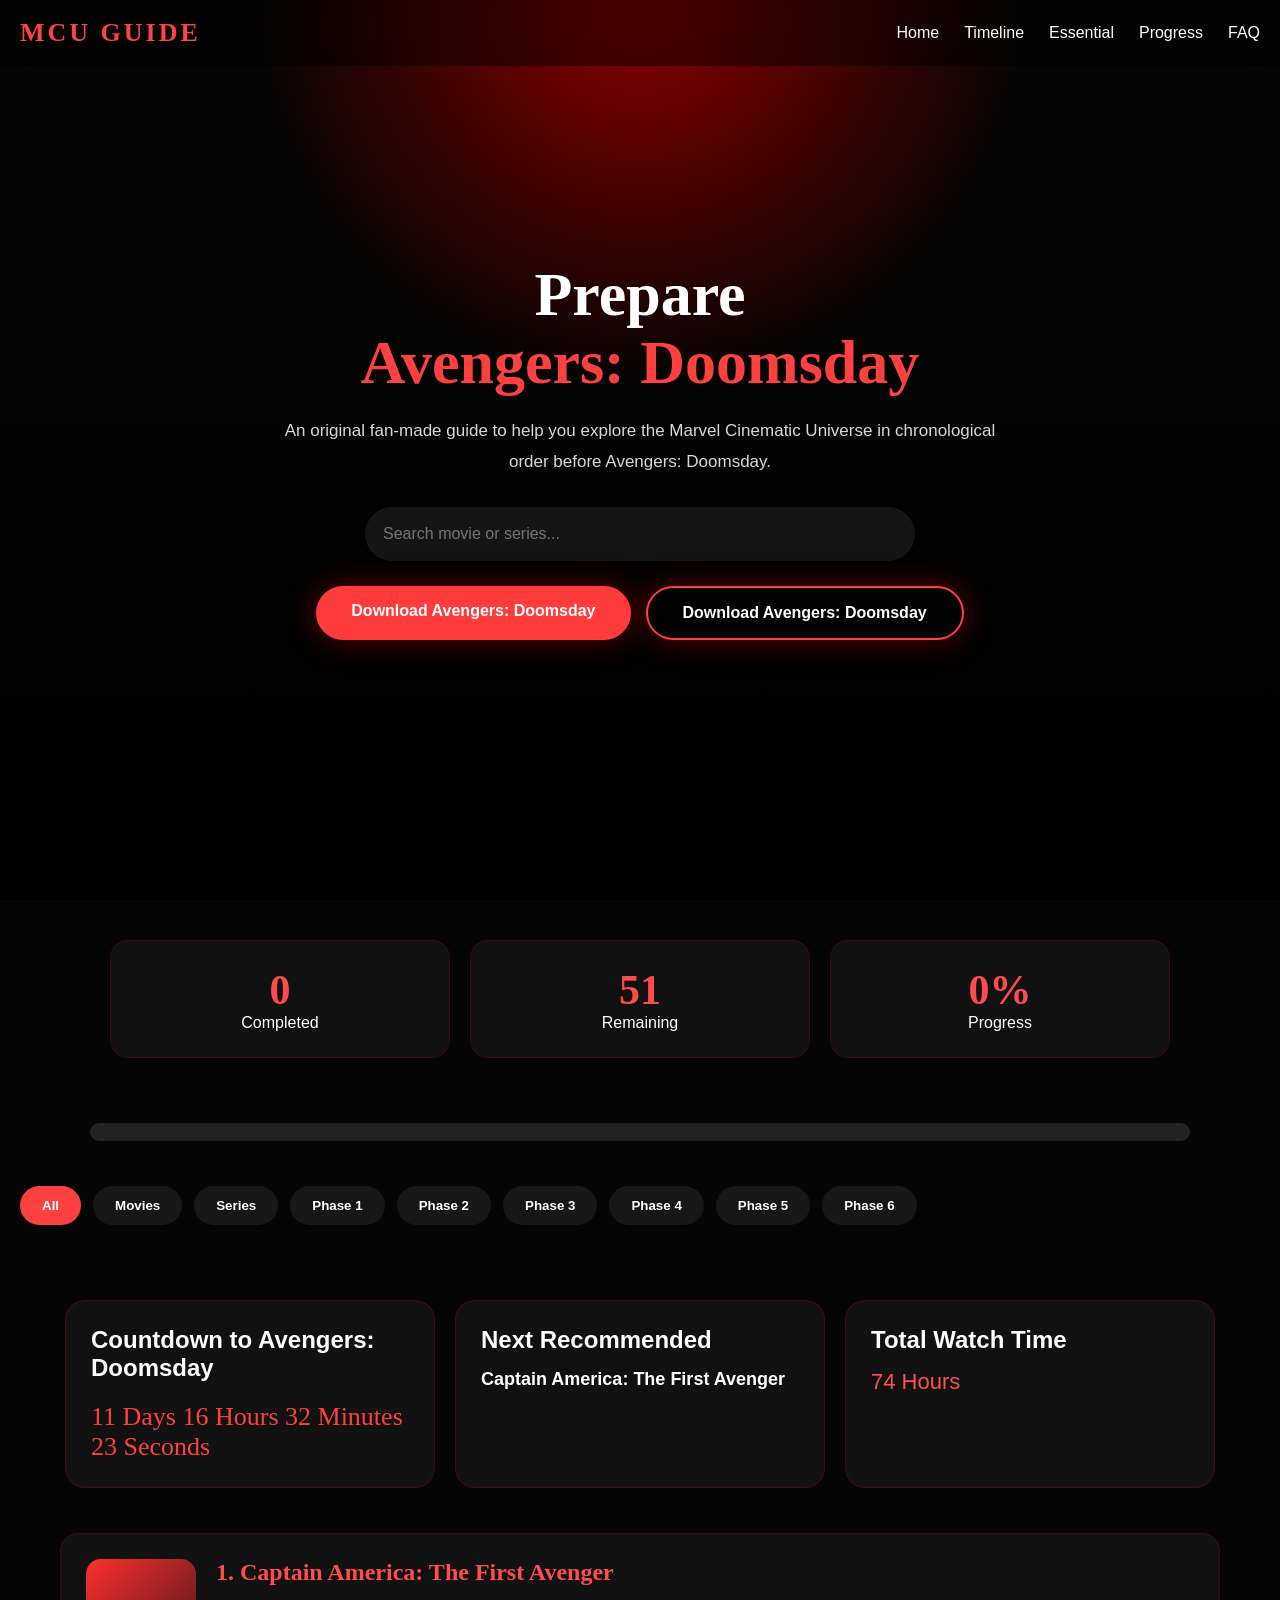
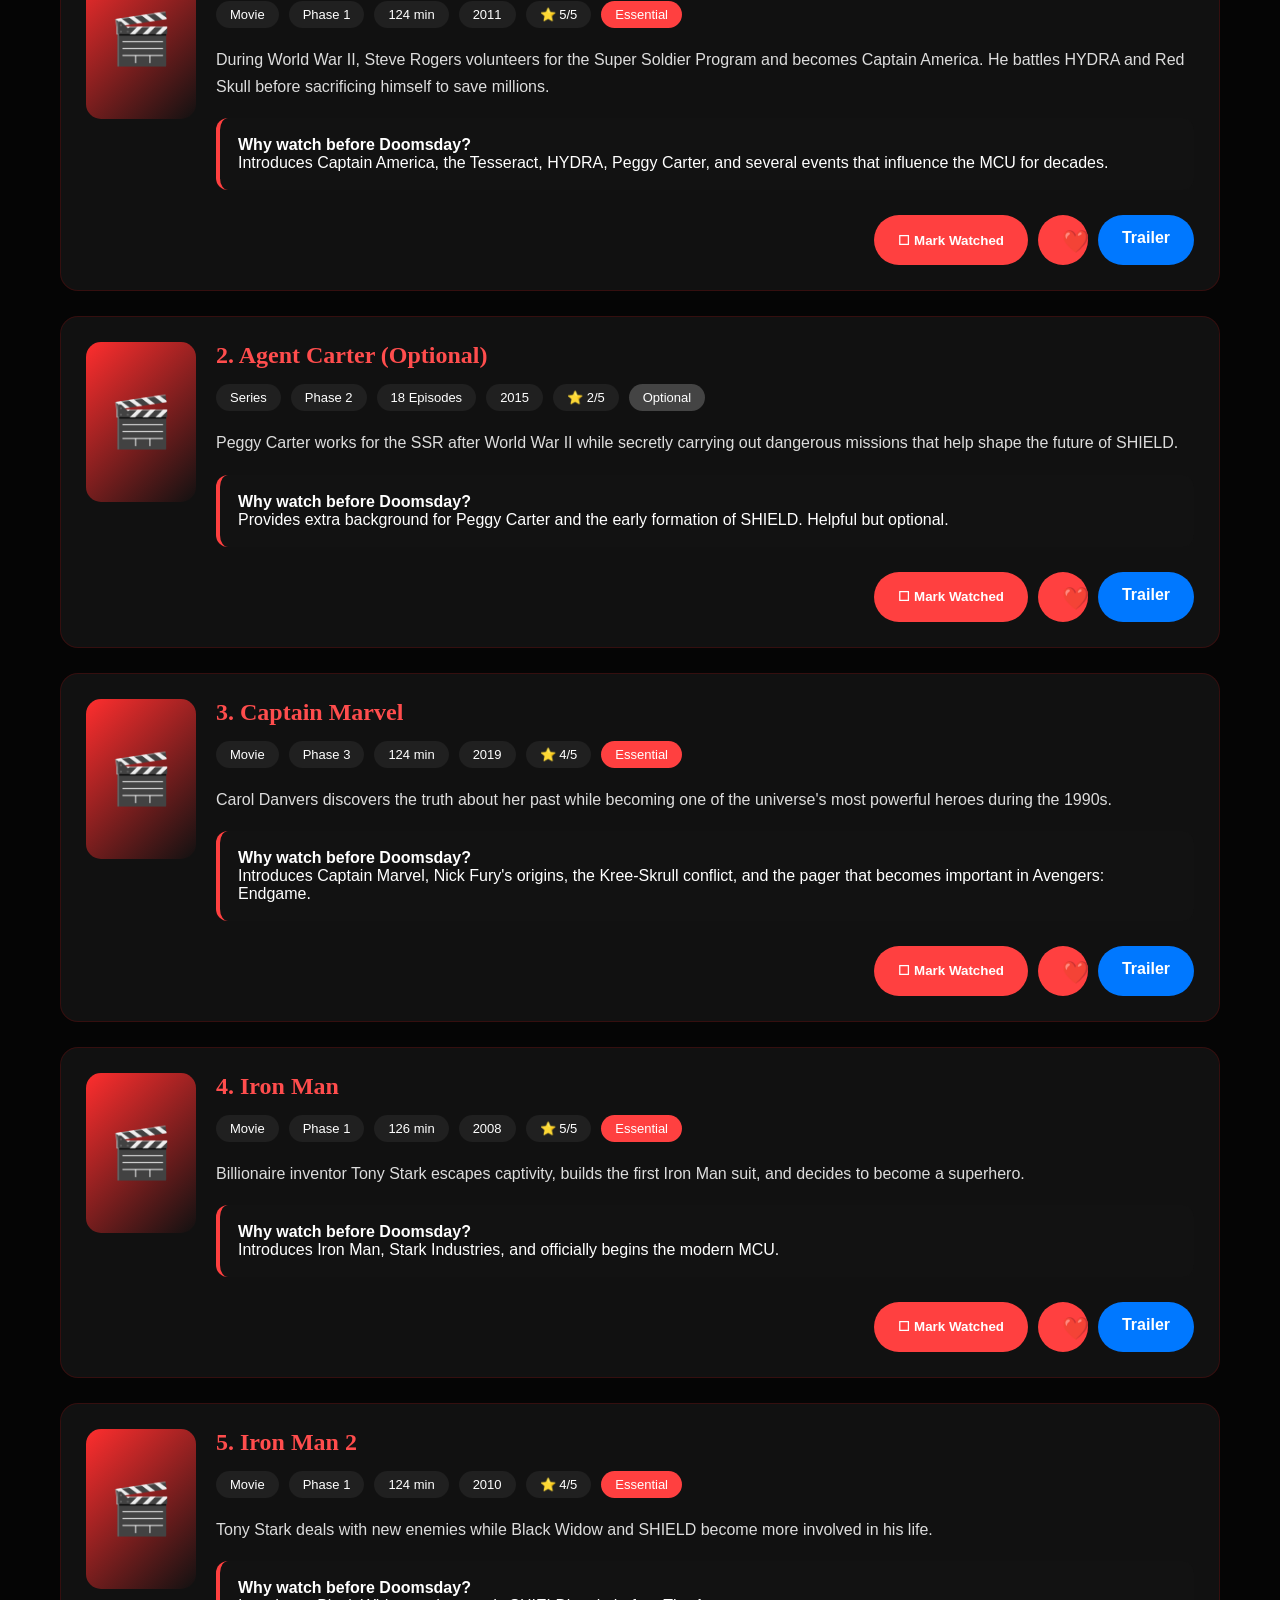
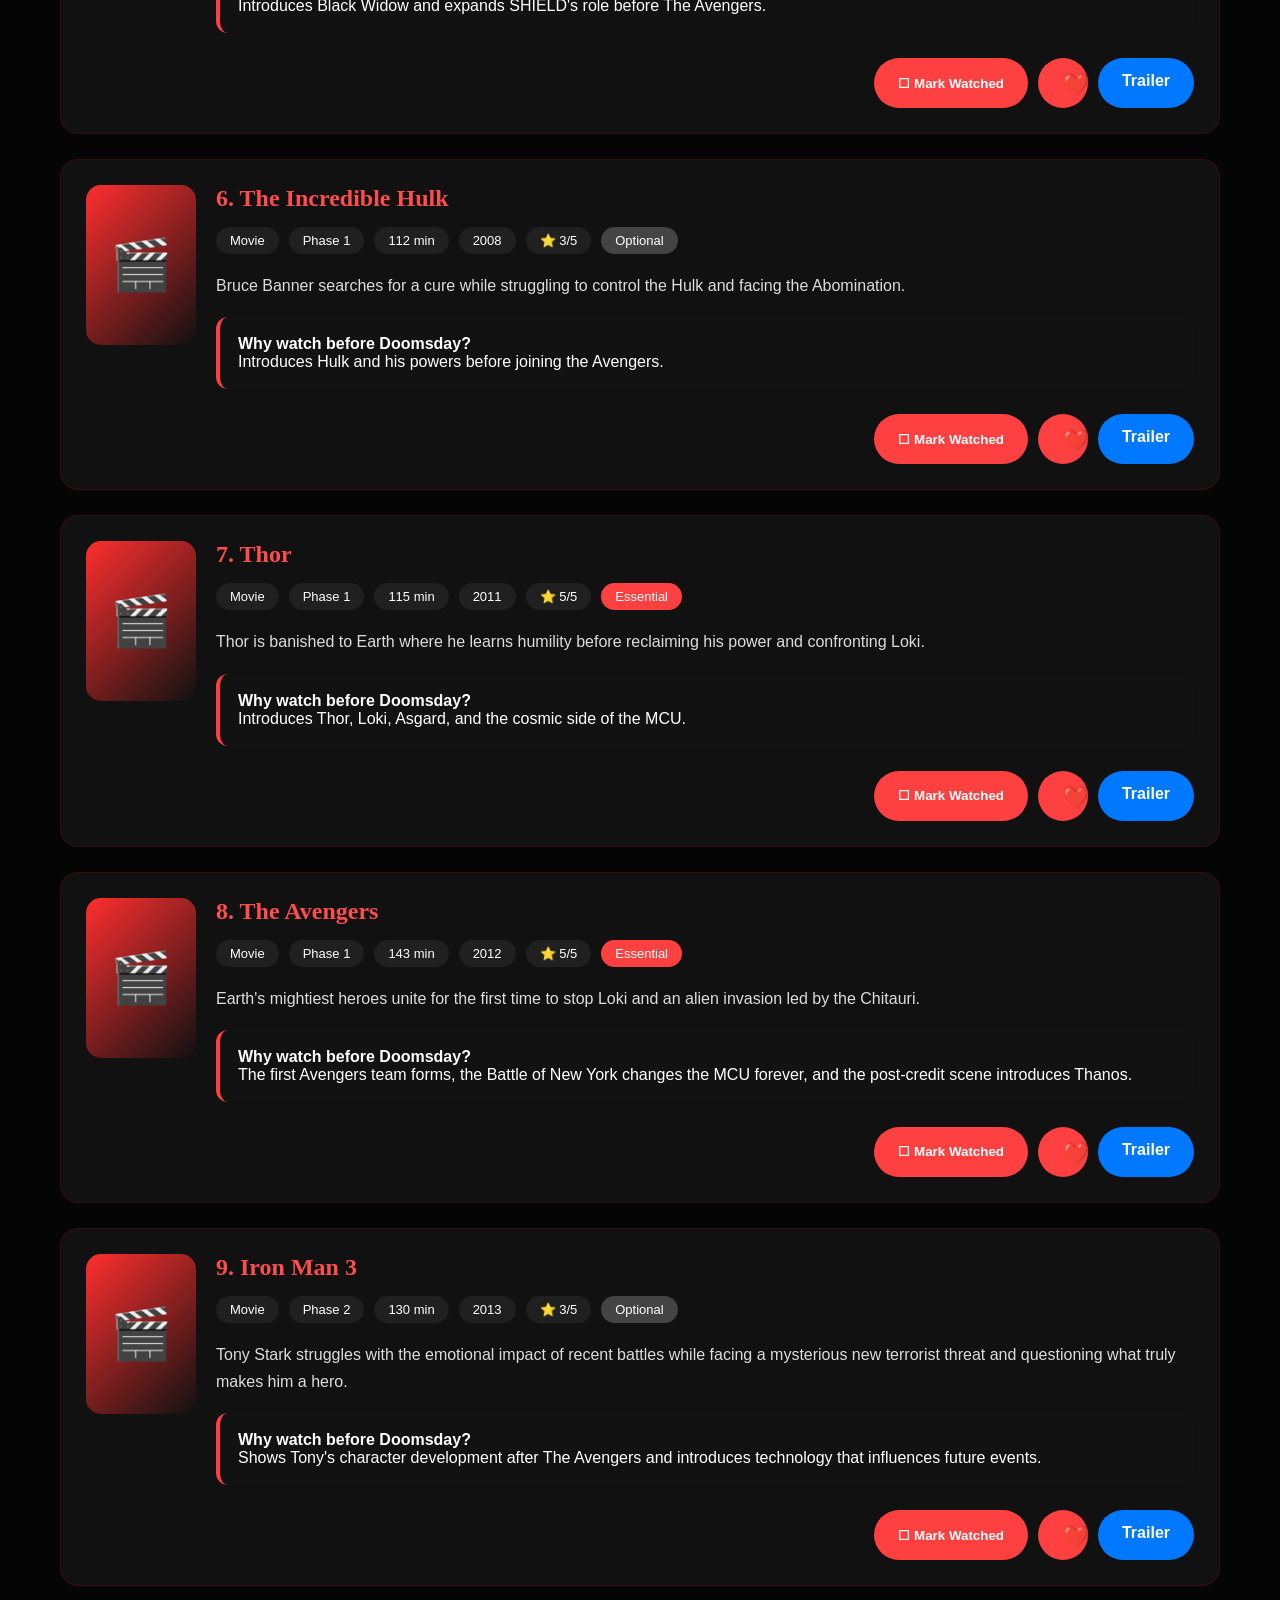
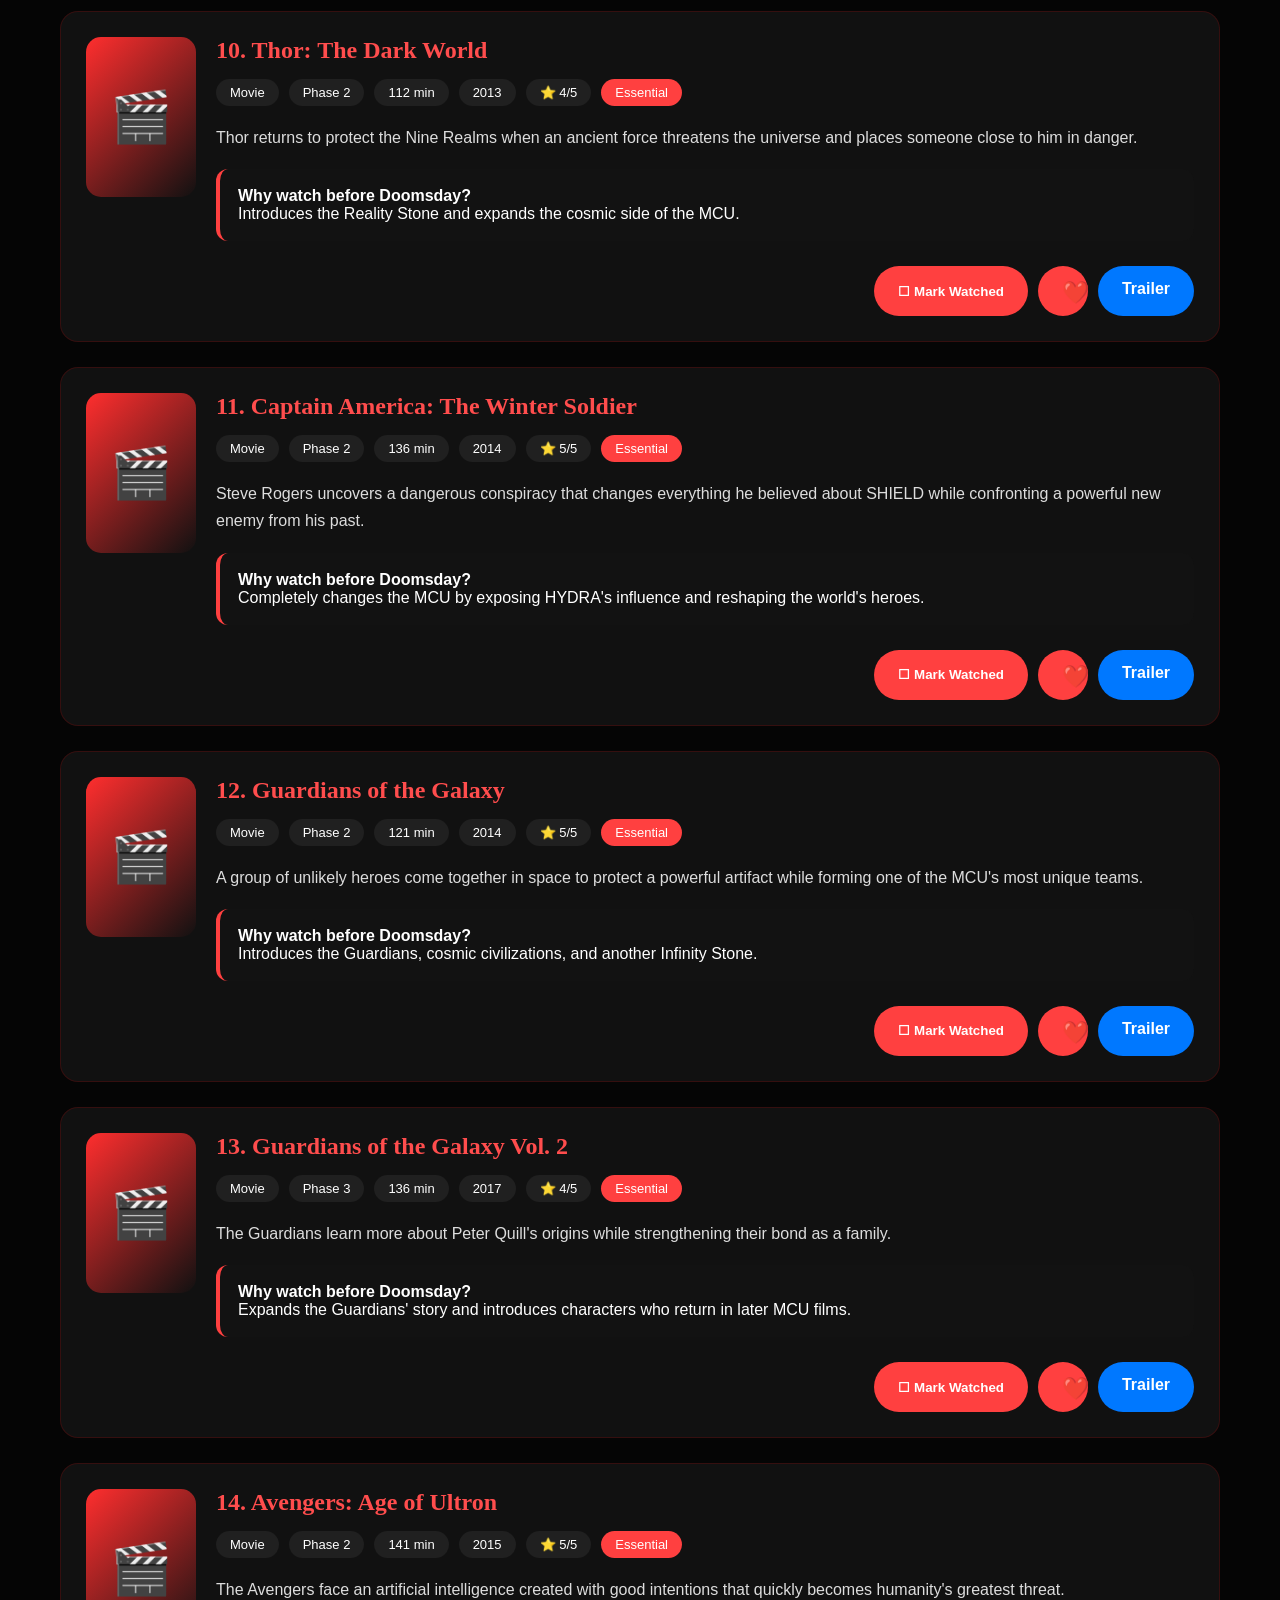
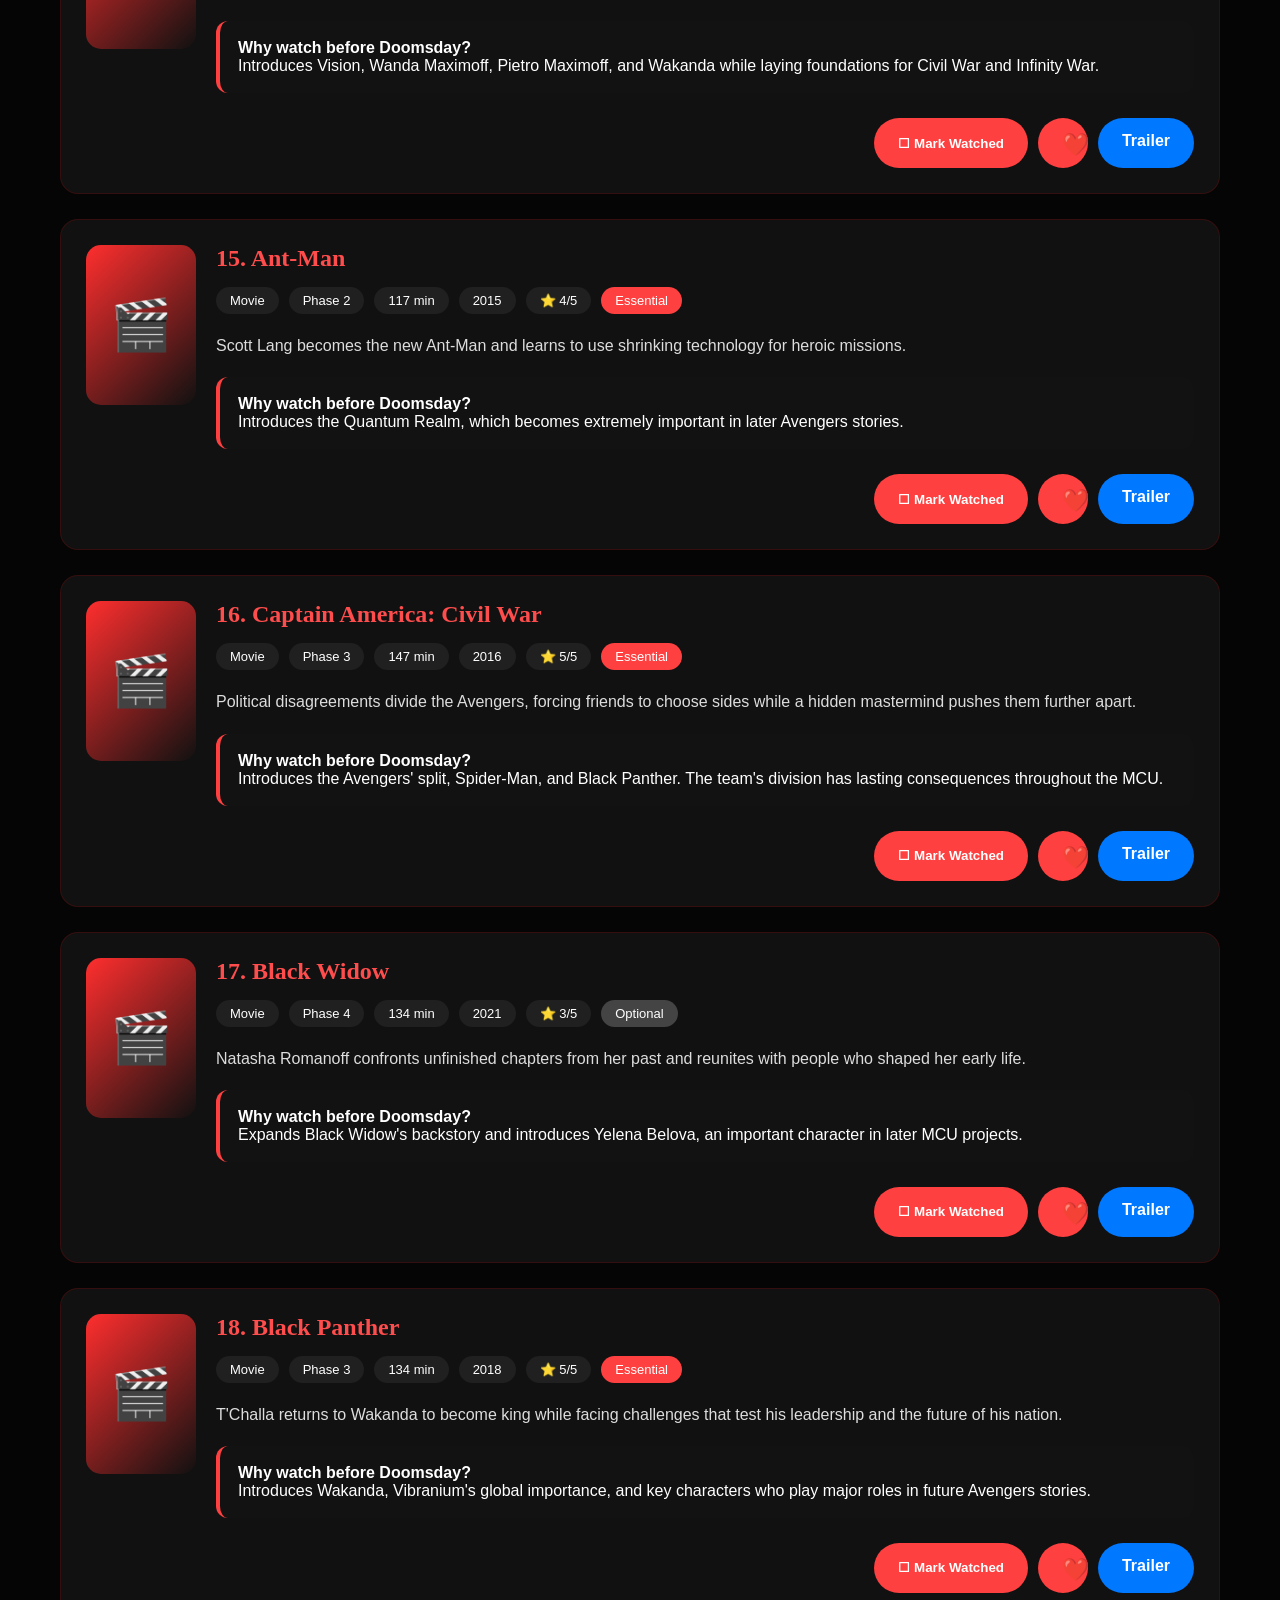
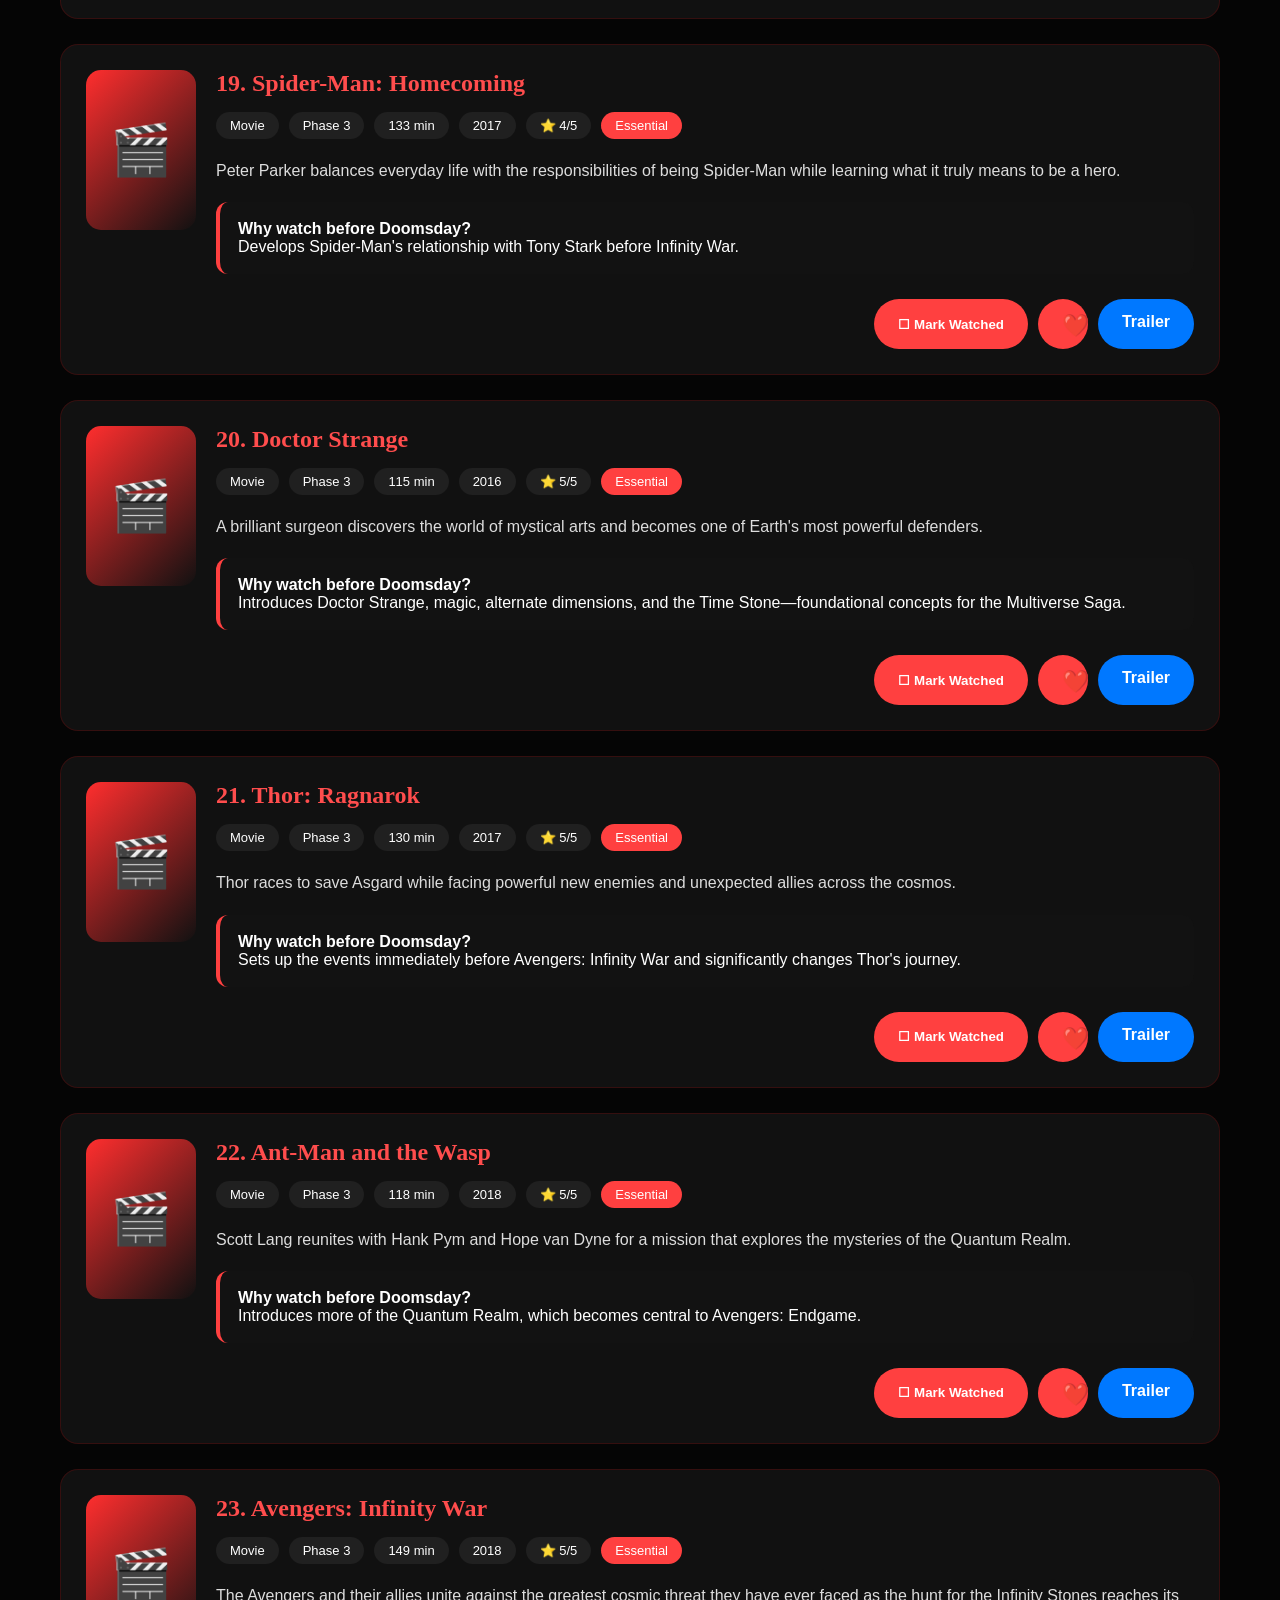
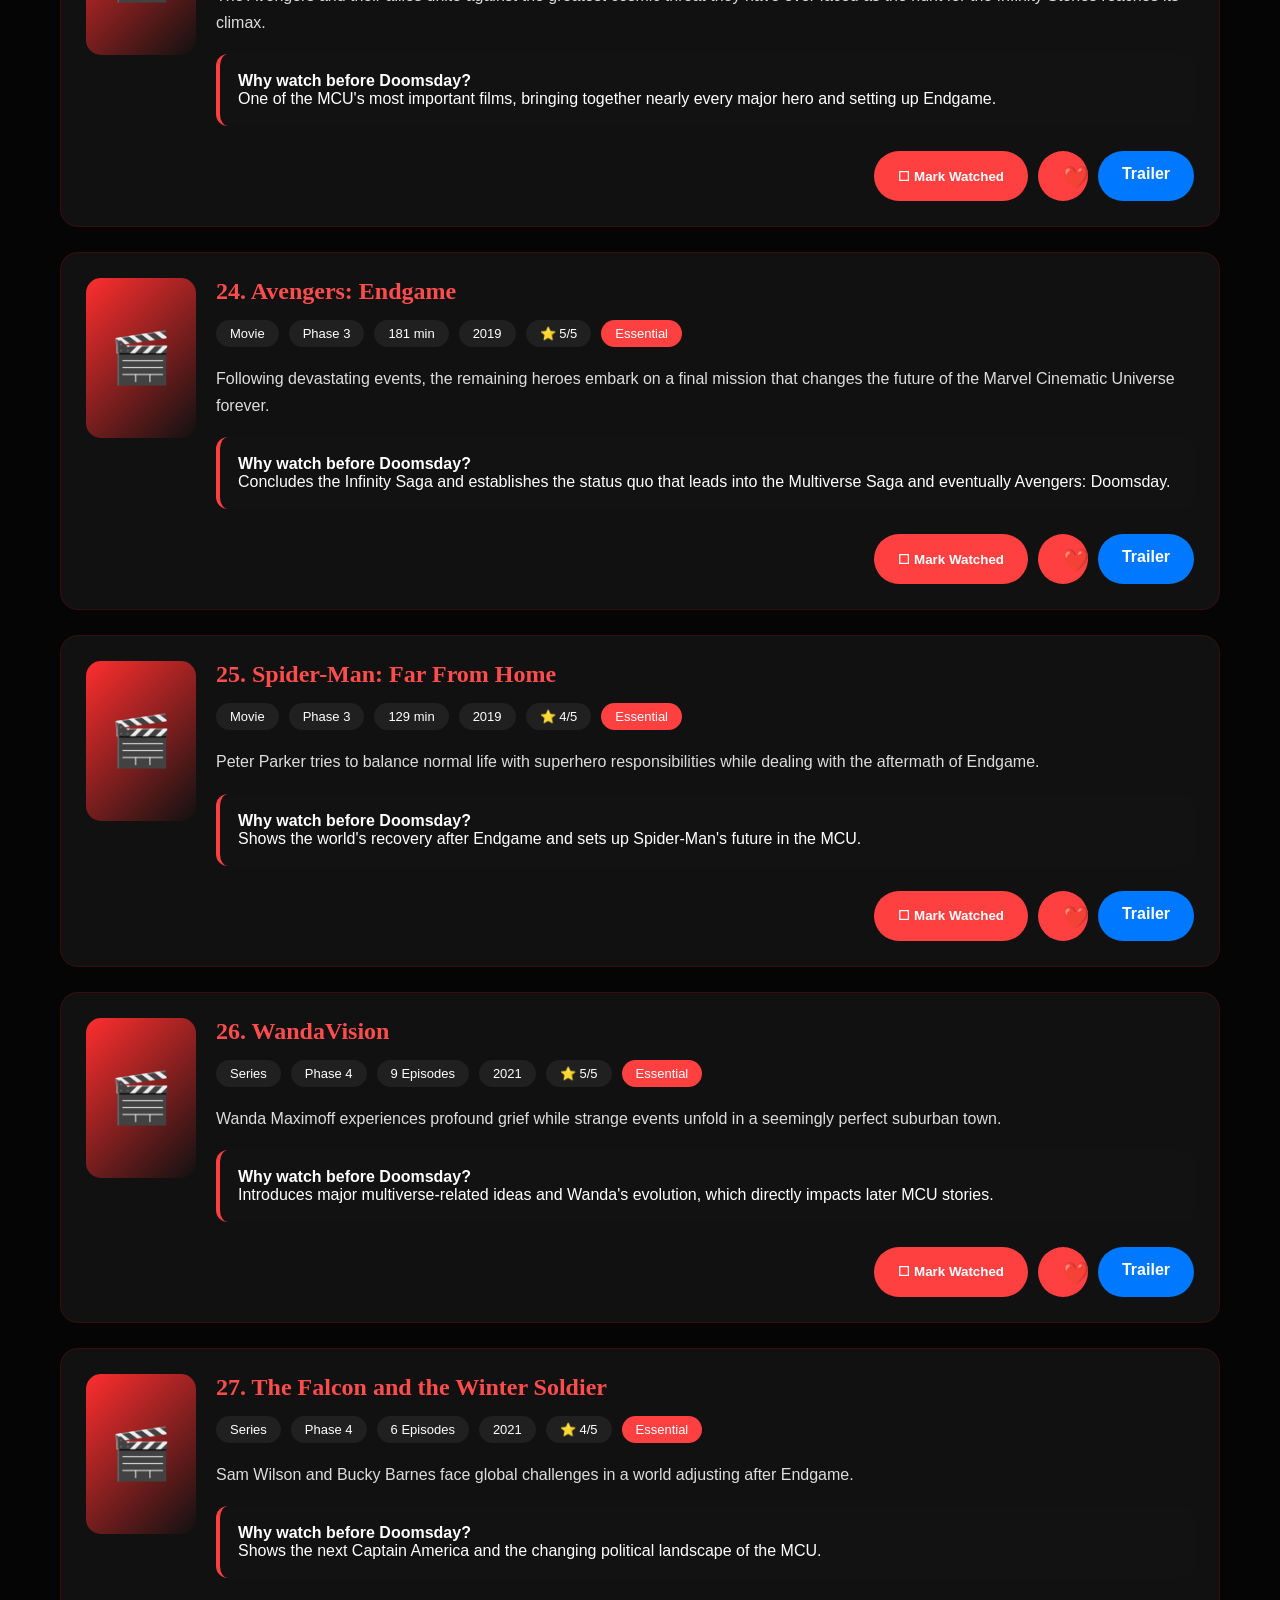
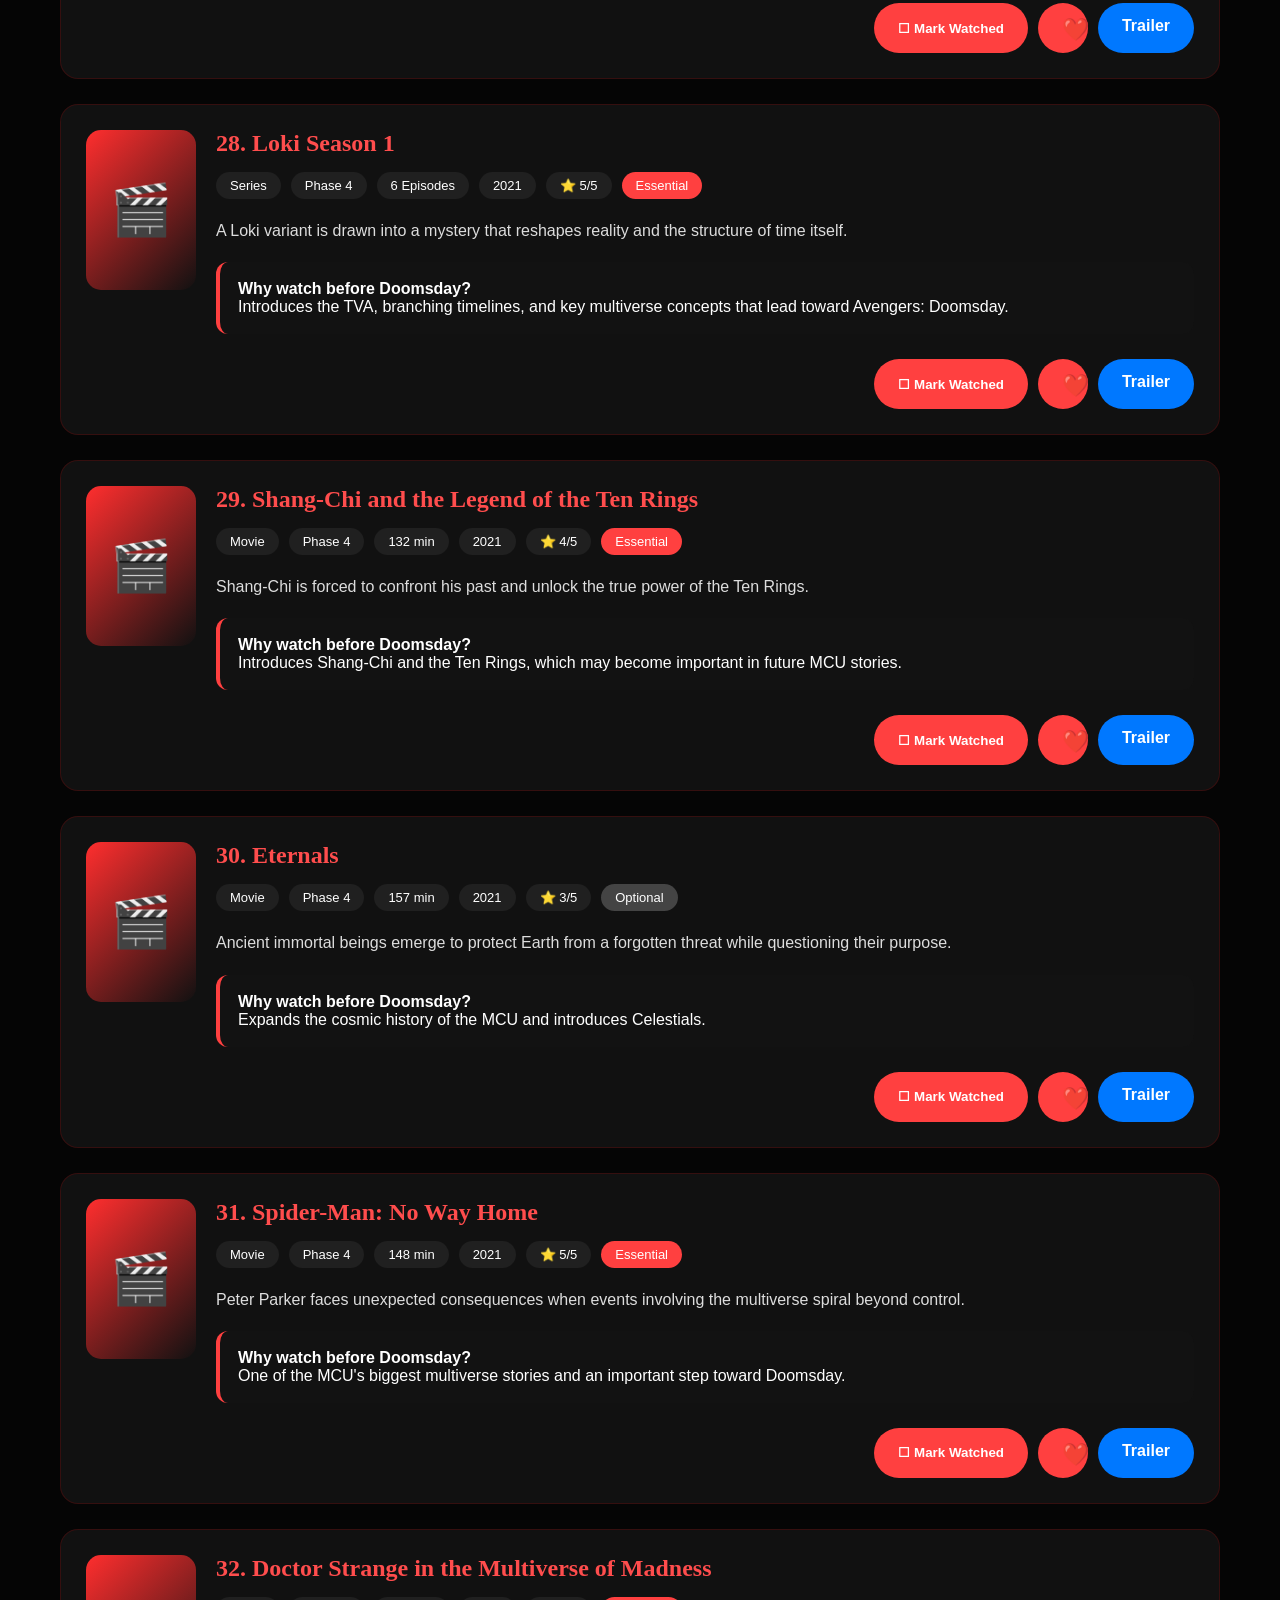
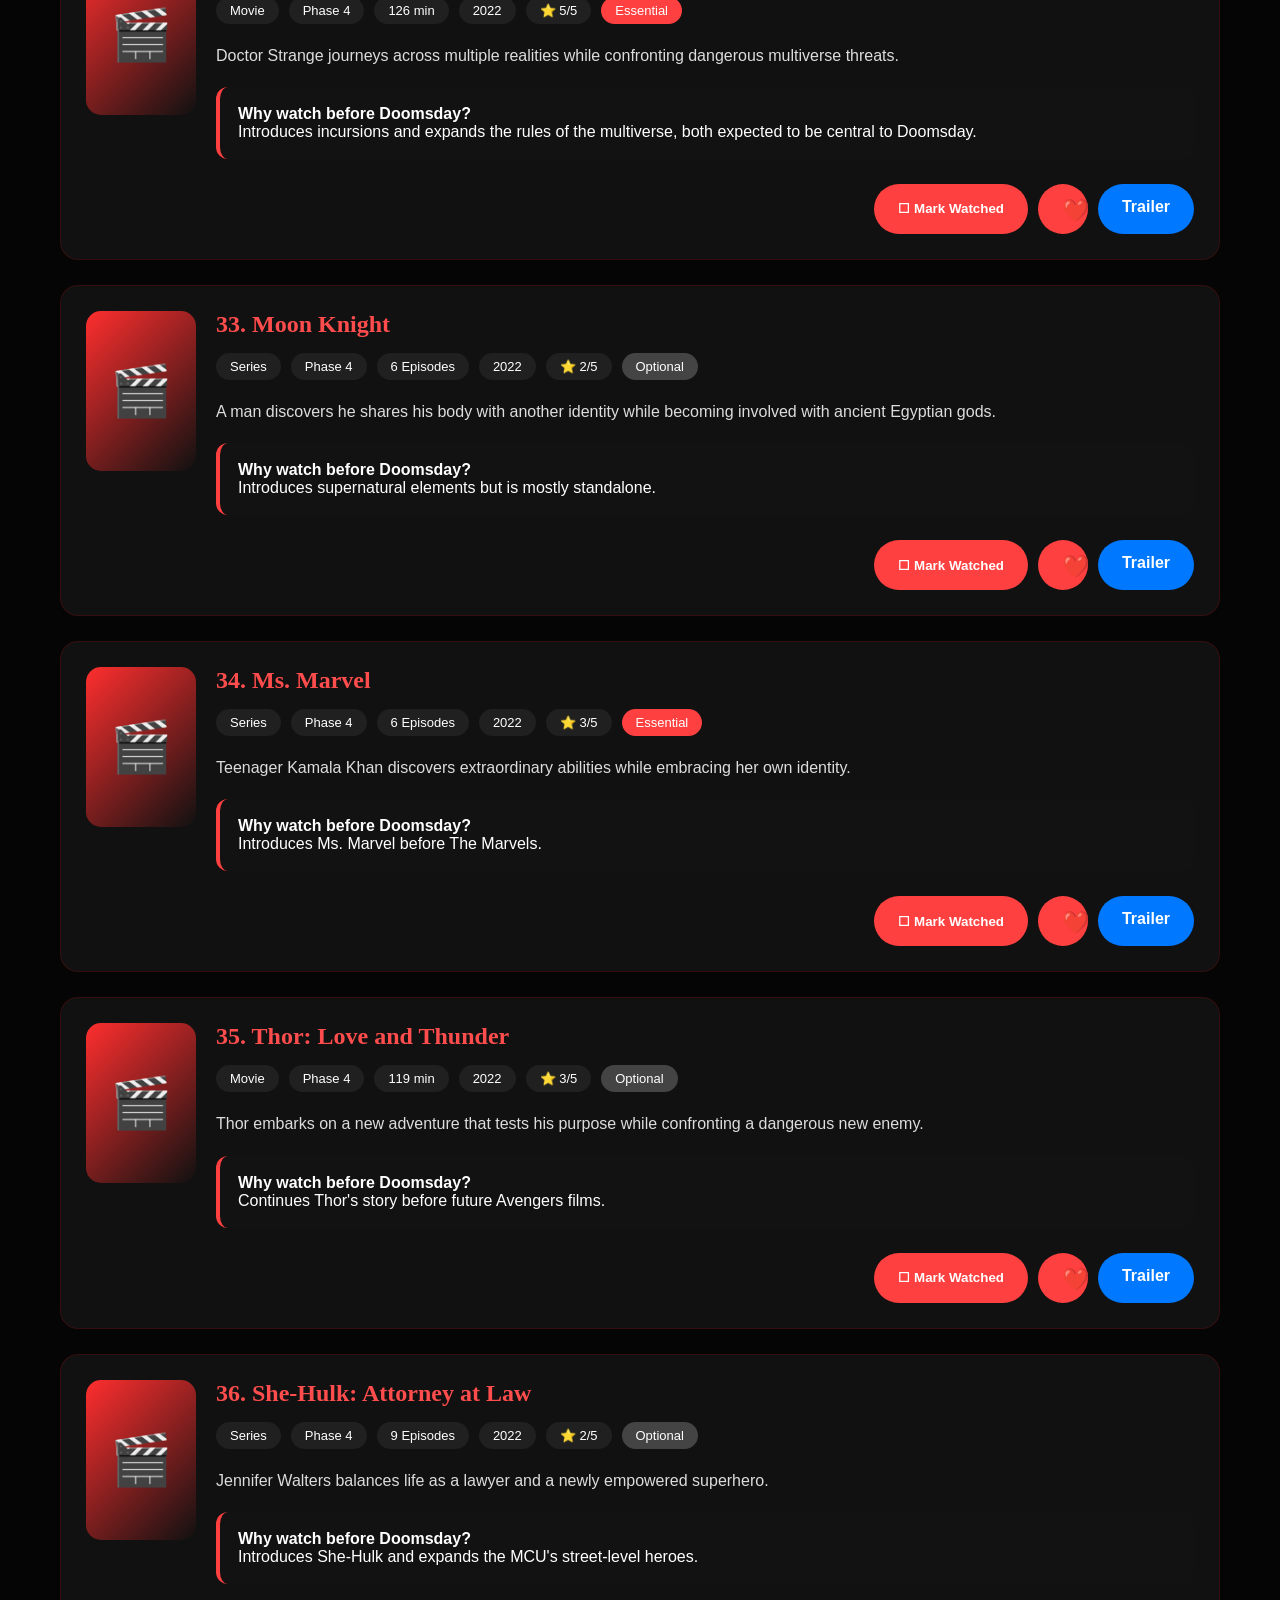
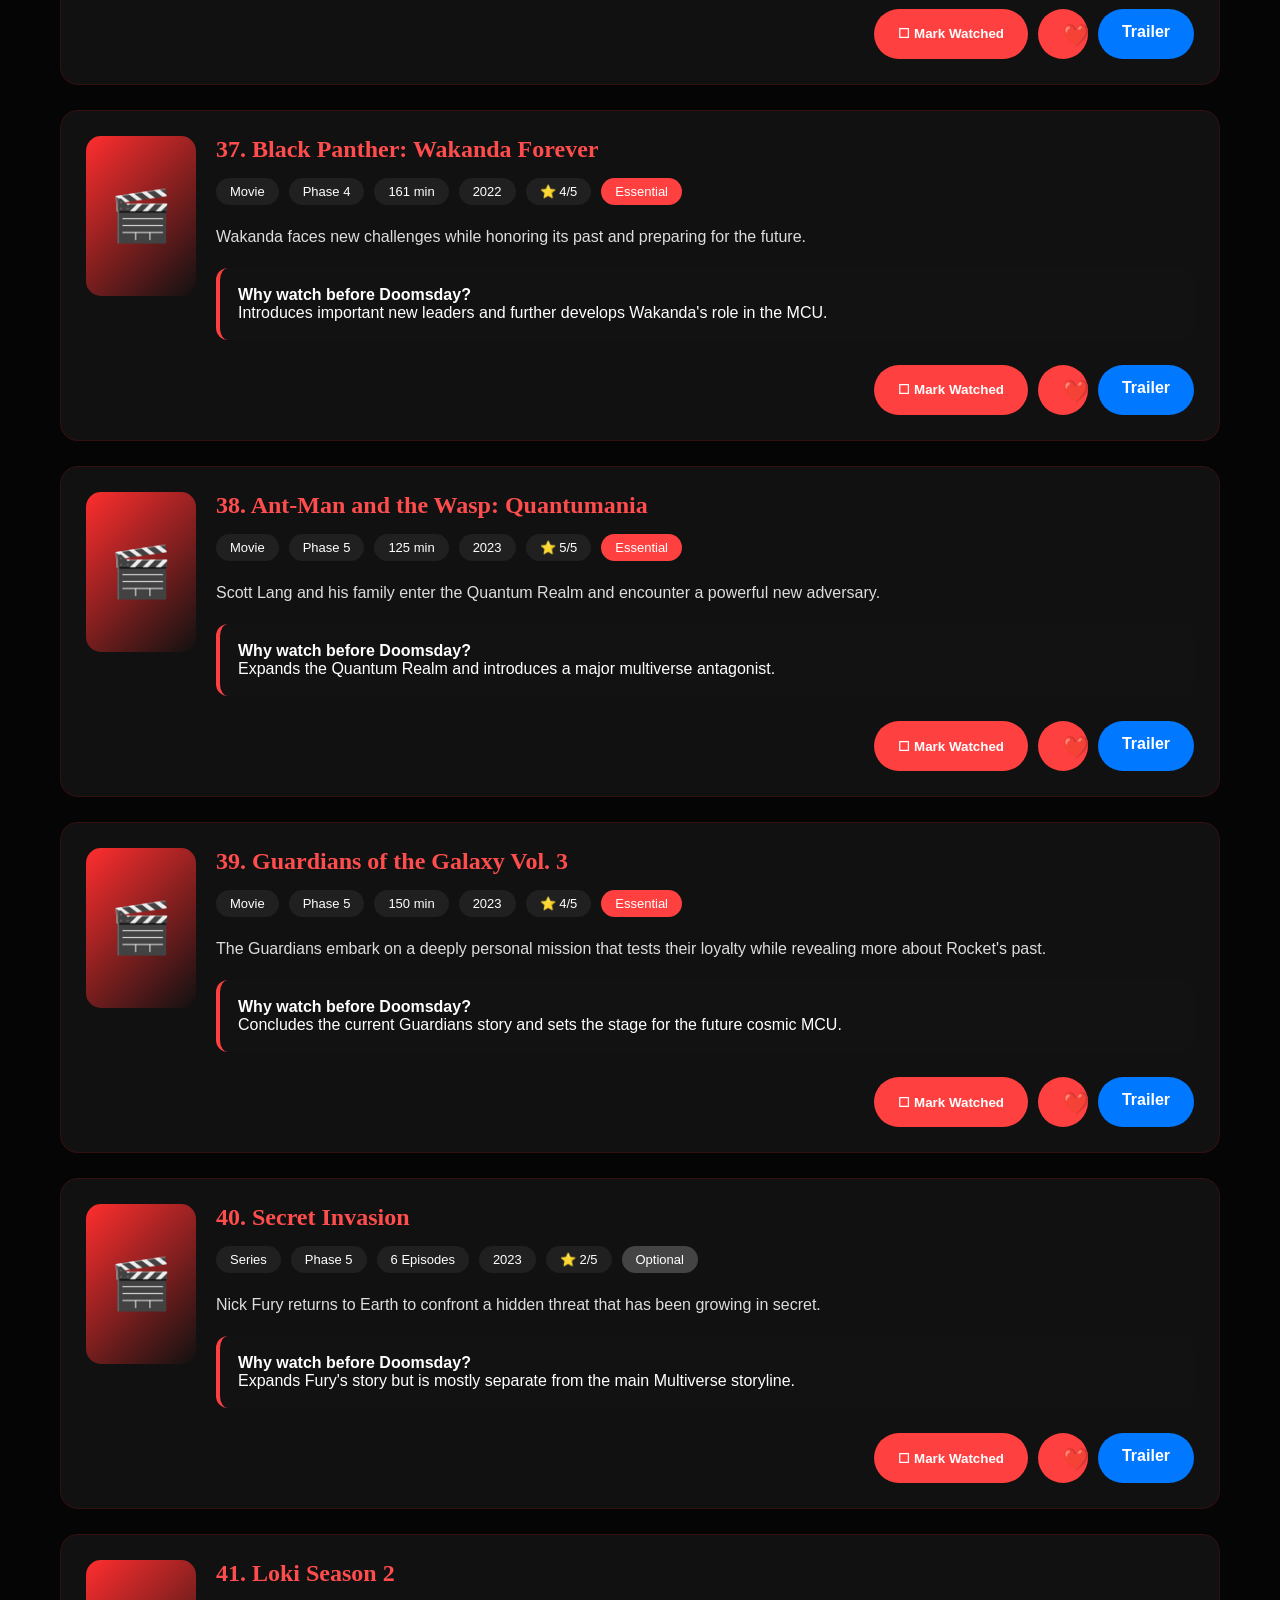
==== commit 1d15e403: "Fix text for Avengers: Doomsday in index.html" ====
--- a/index.html
+++ b/index.html
@@ -69,7 +69,7 @@
 <span>
 
 Avengers:
-Doomsday Leaked
+Doomsday
 
 </span>
 
@@ -95,7 +95,7 @@
 target="_blank"
 rel="noopener noreferrer">
 
-Download Avengers: Doomsday Leaked
+Download Avengers: Doomsday
 
 </a>
 
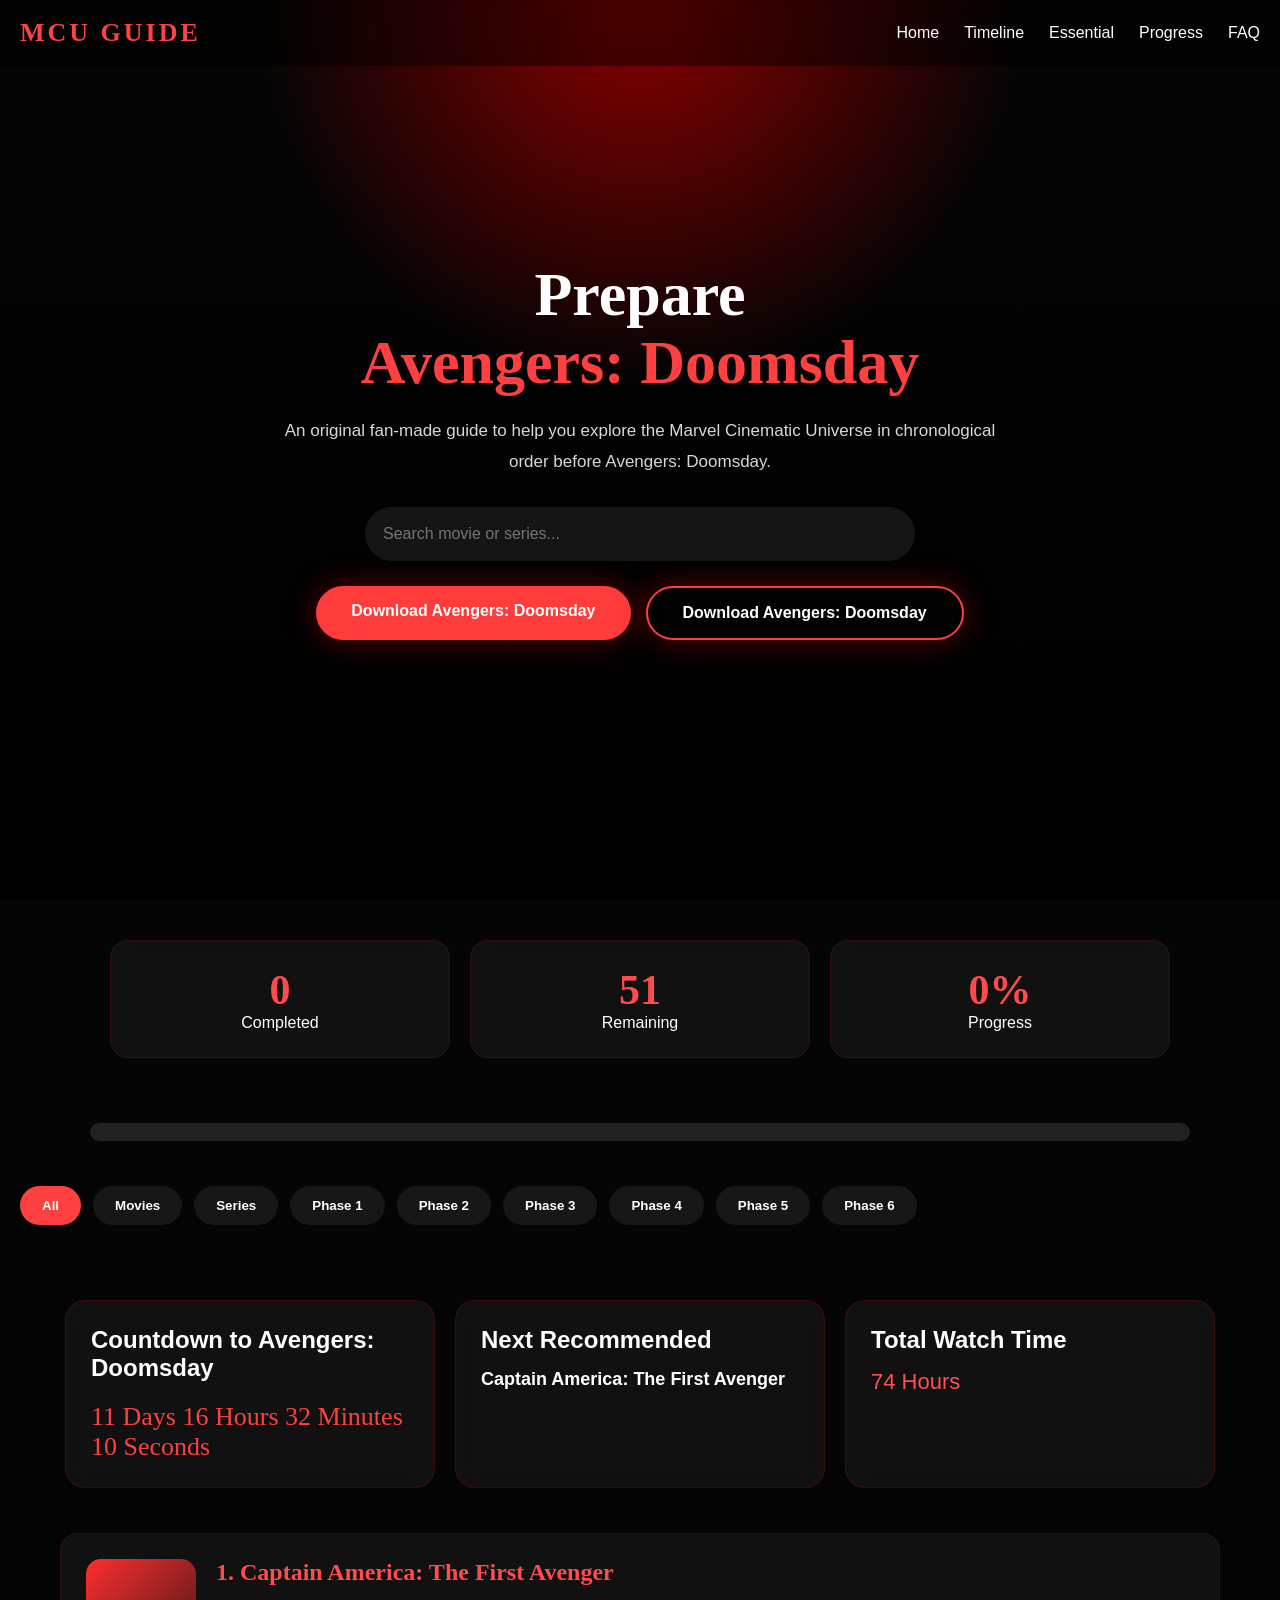
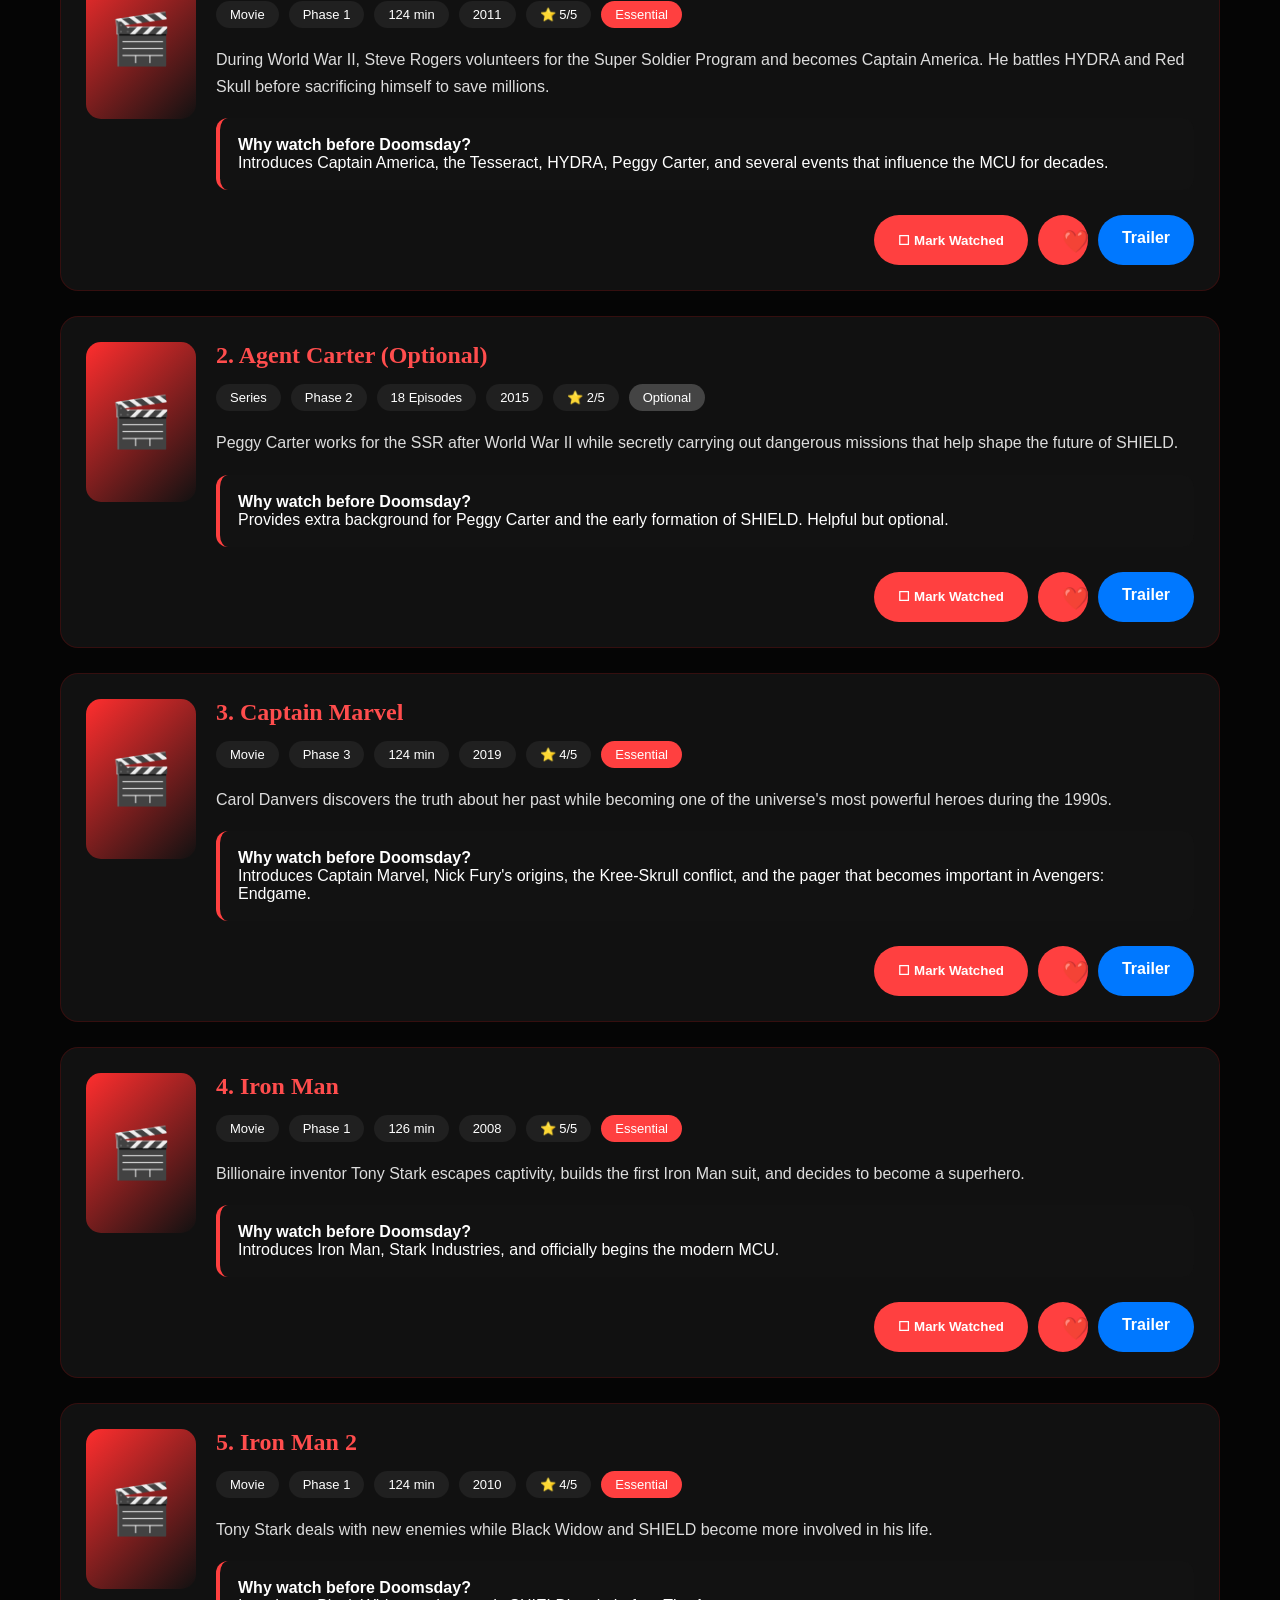
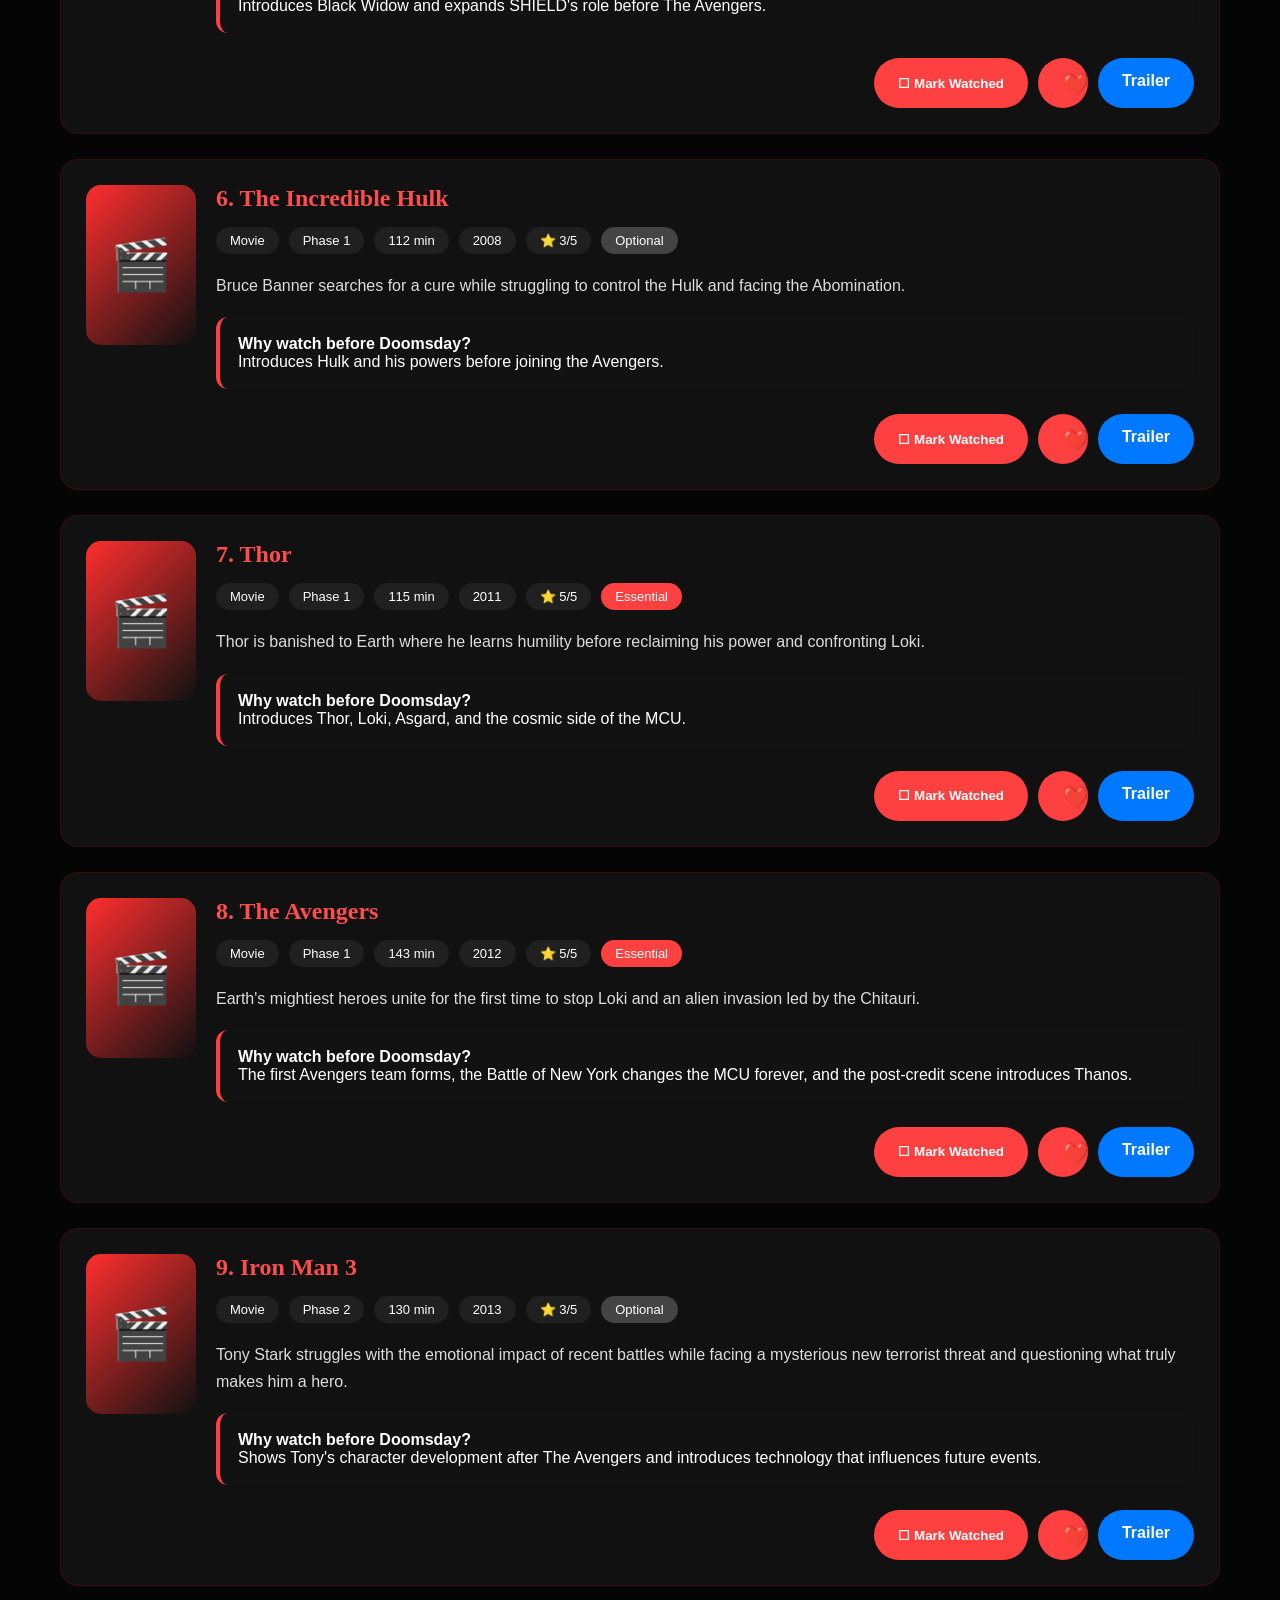
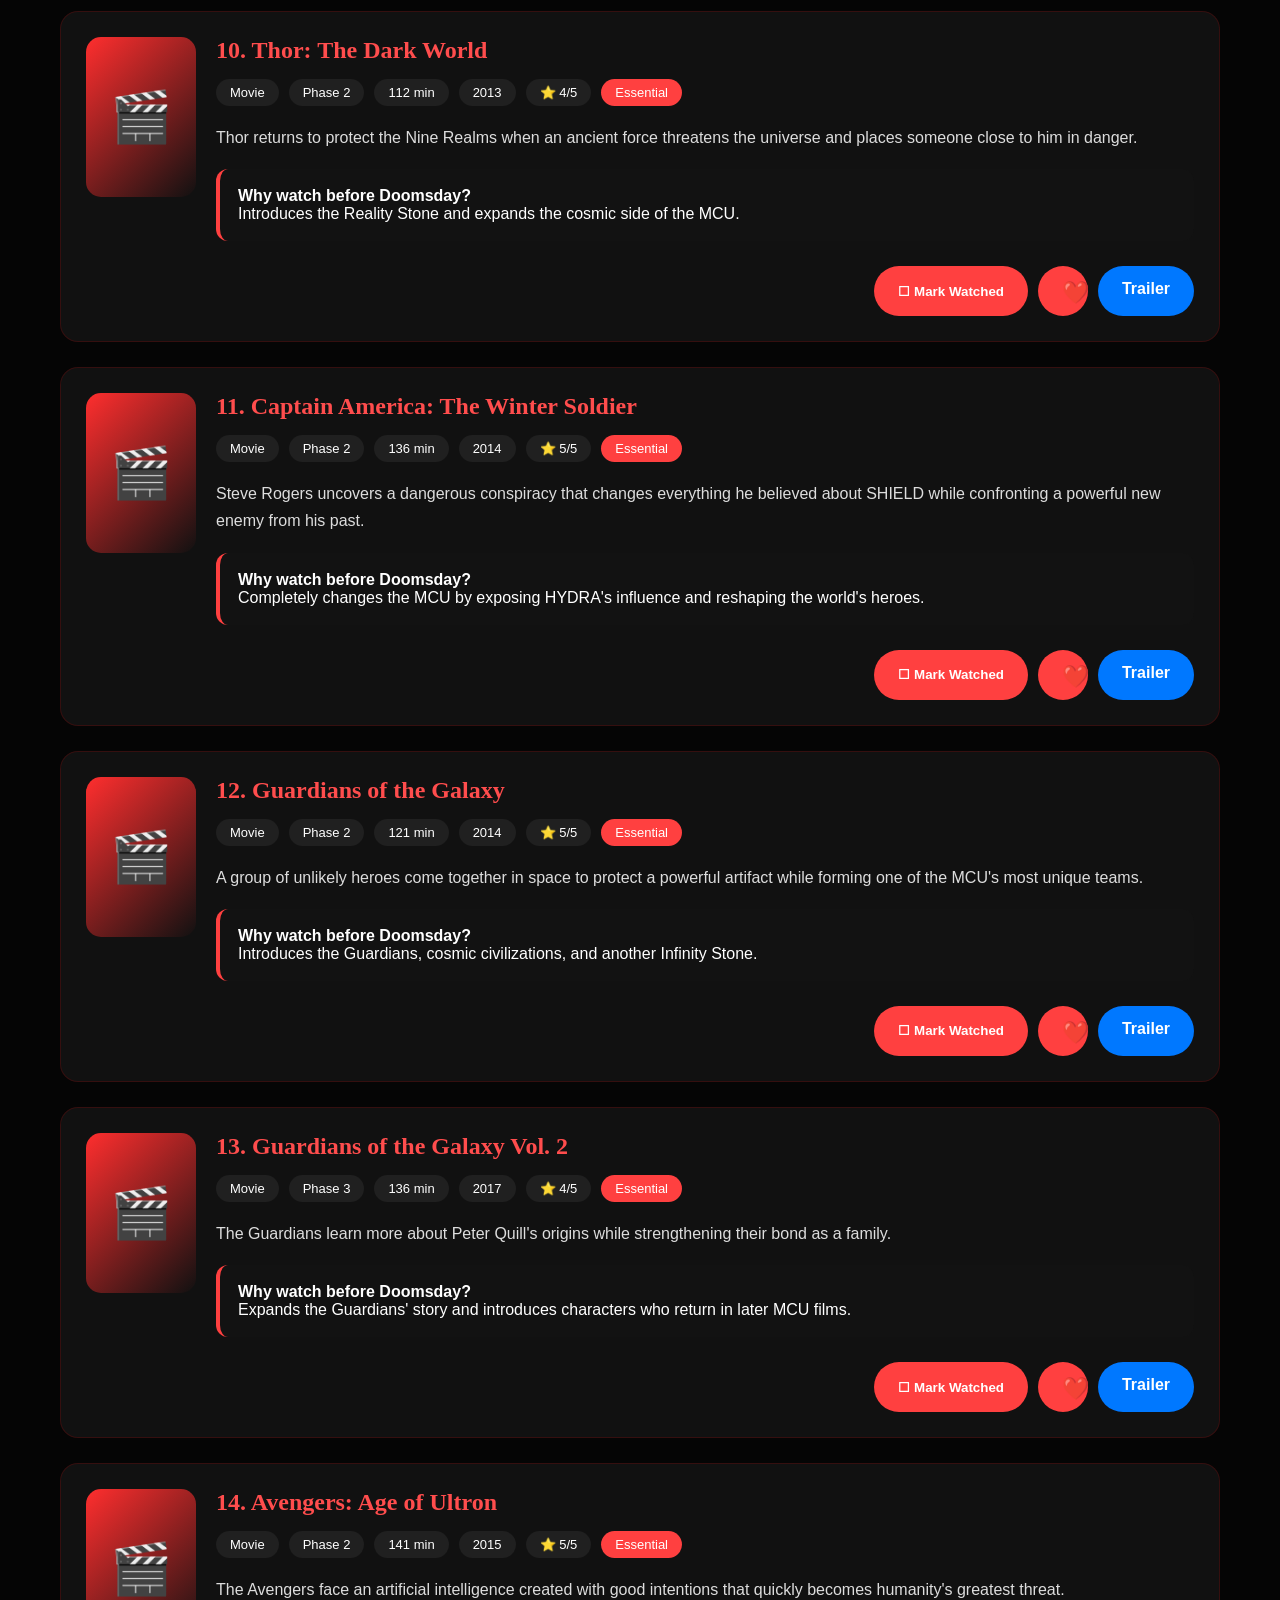
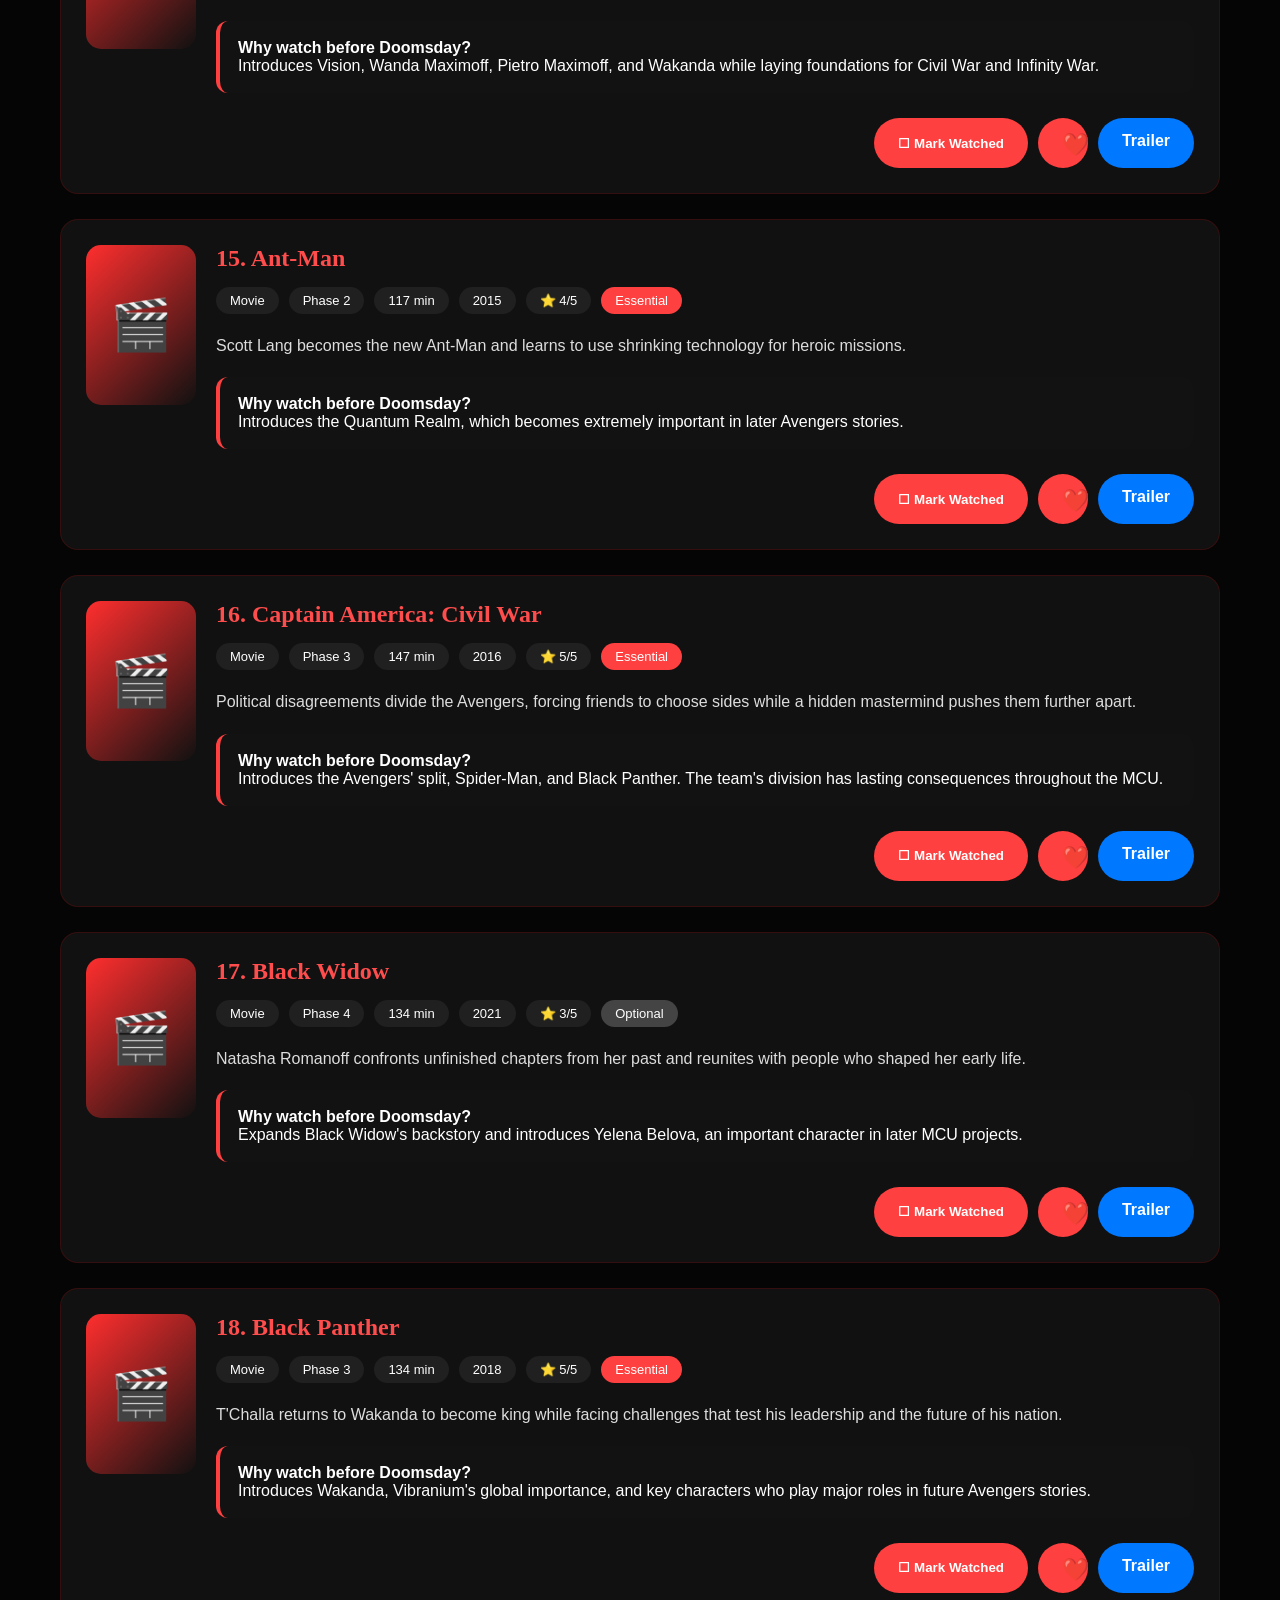
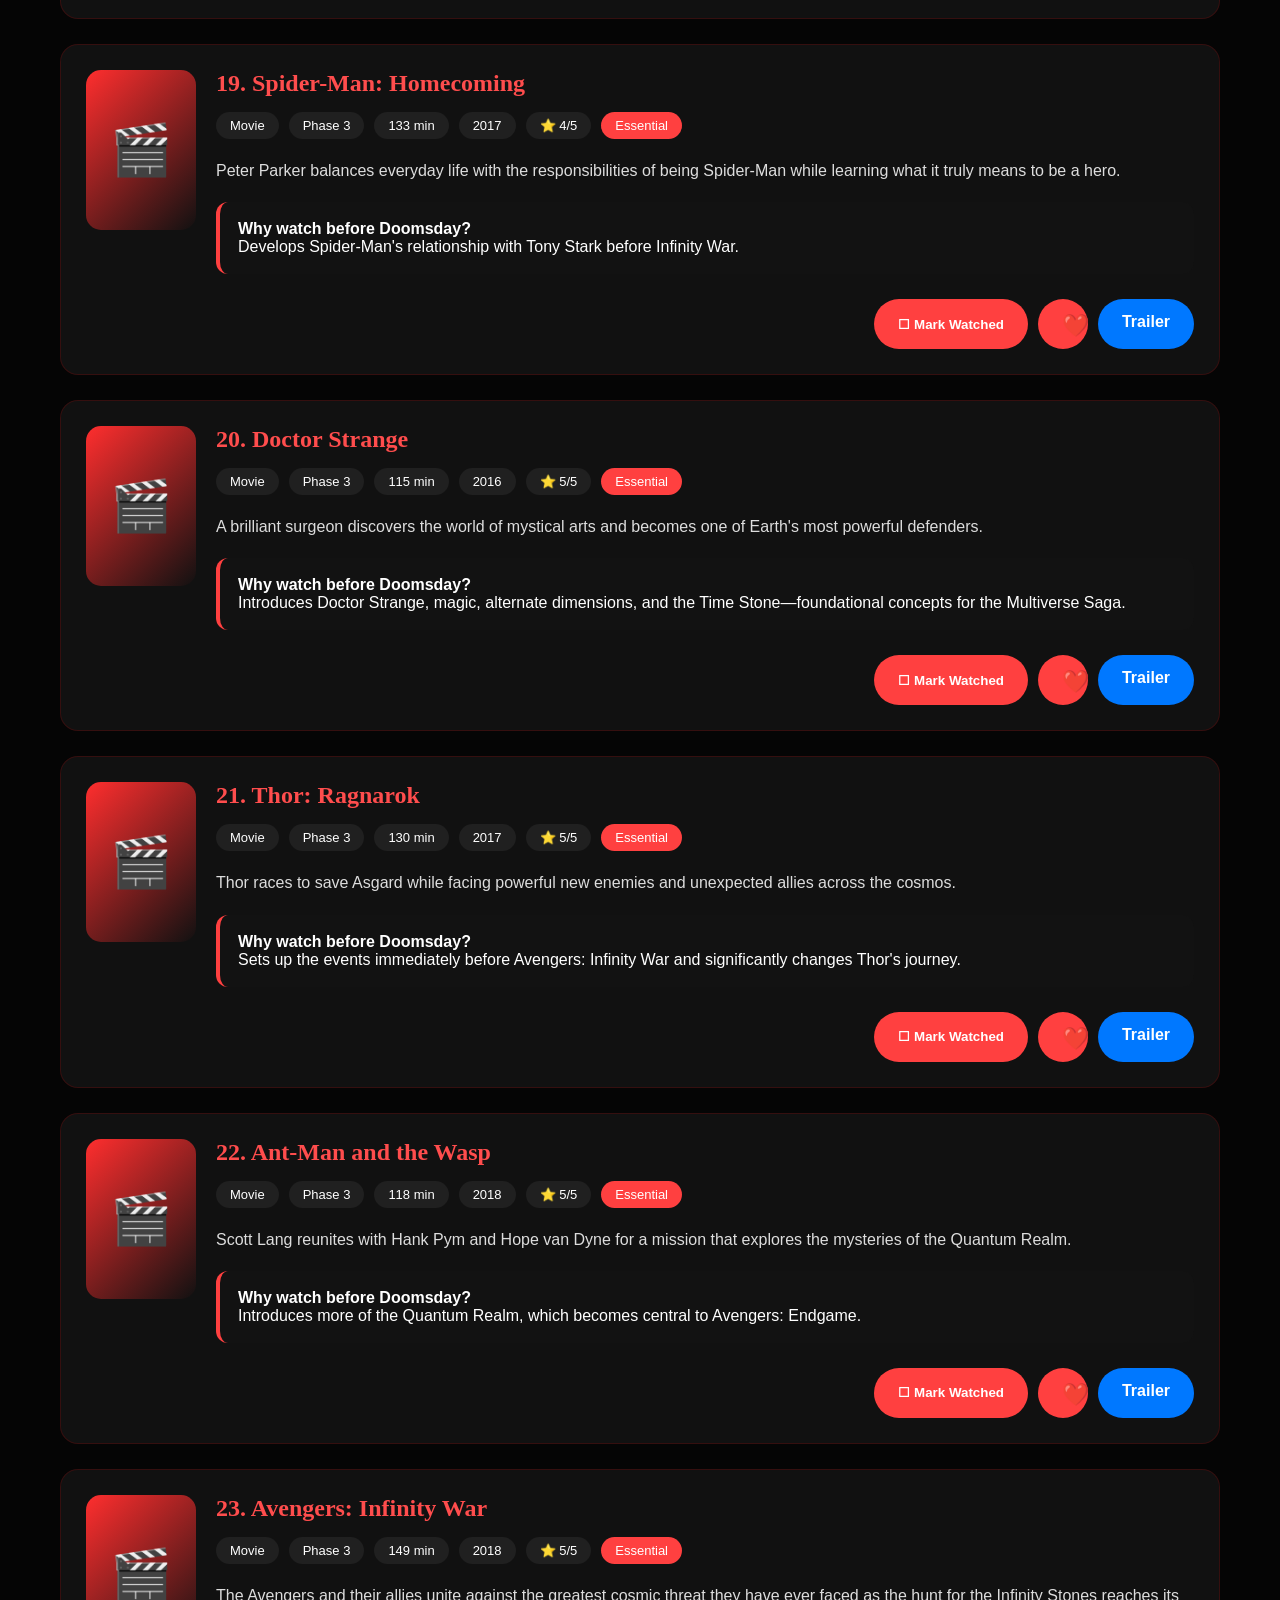
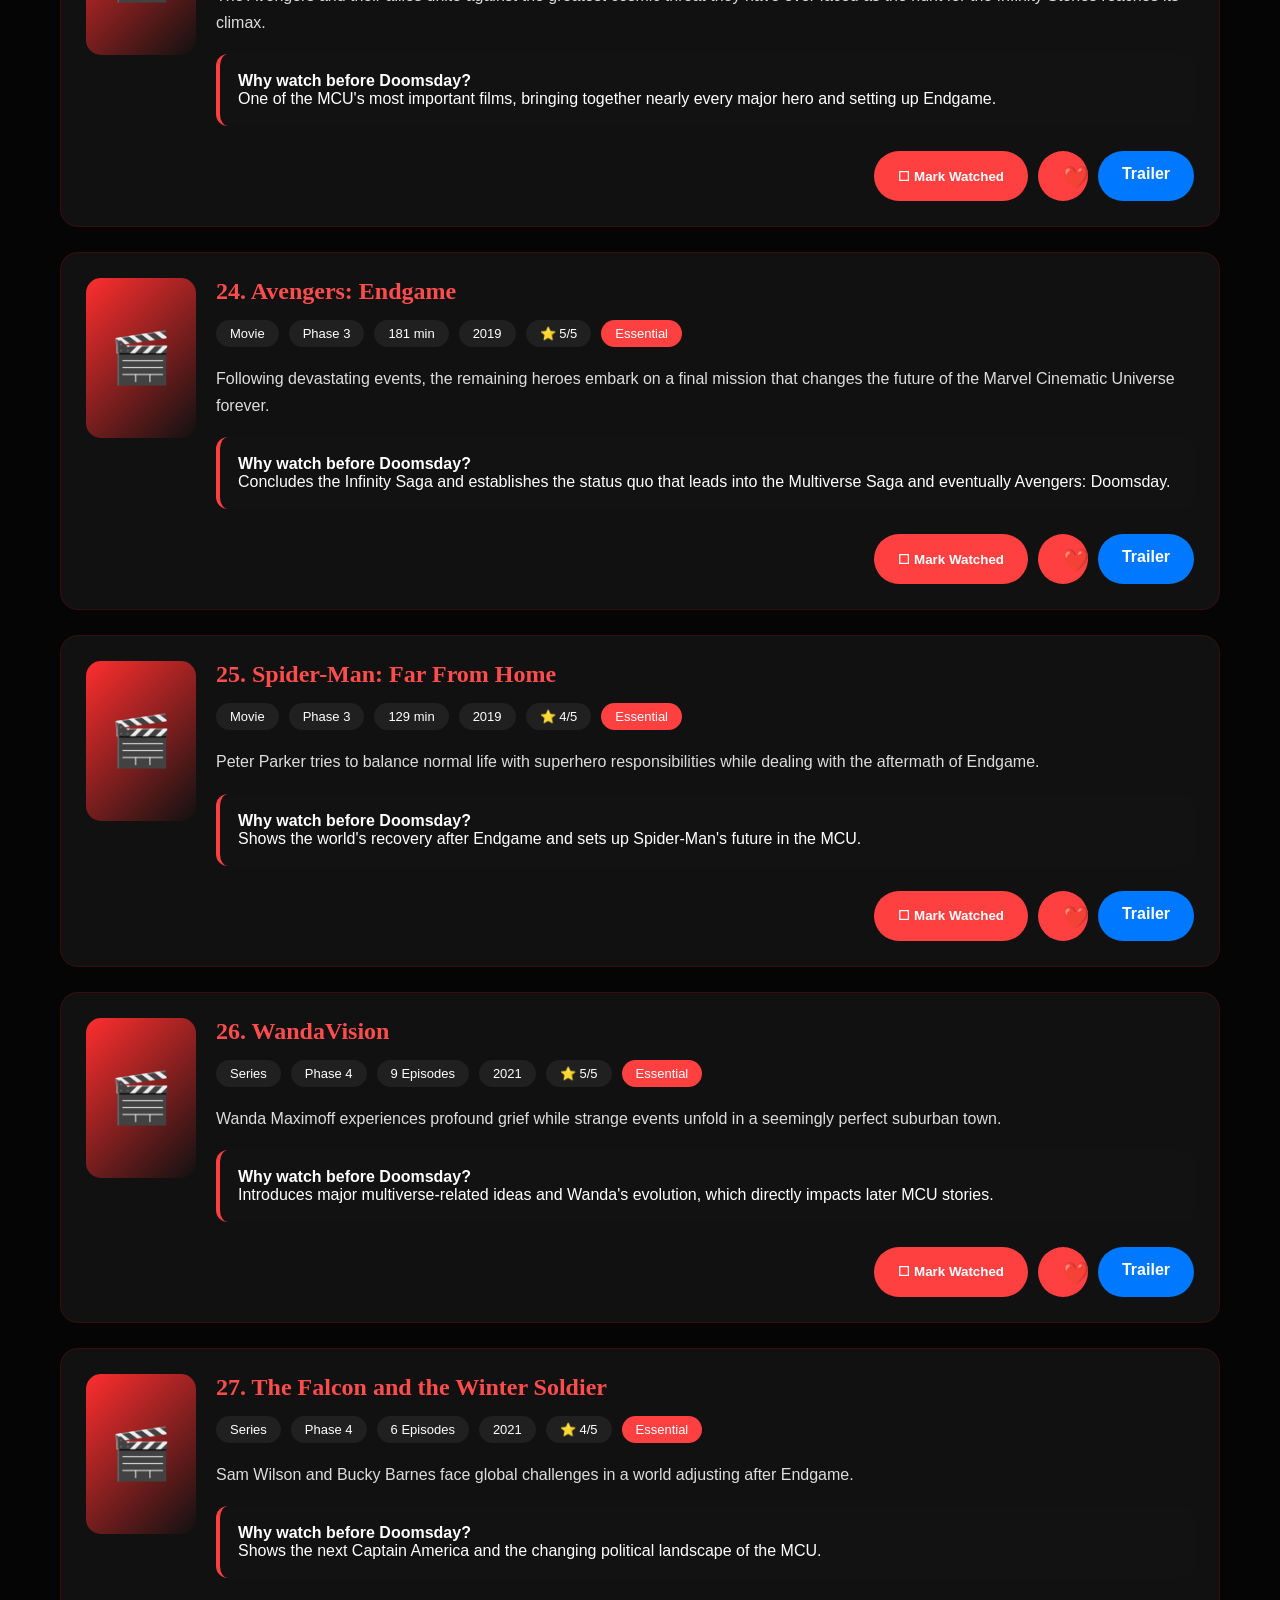
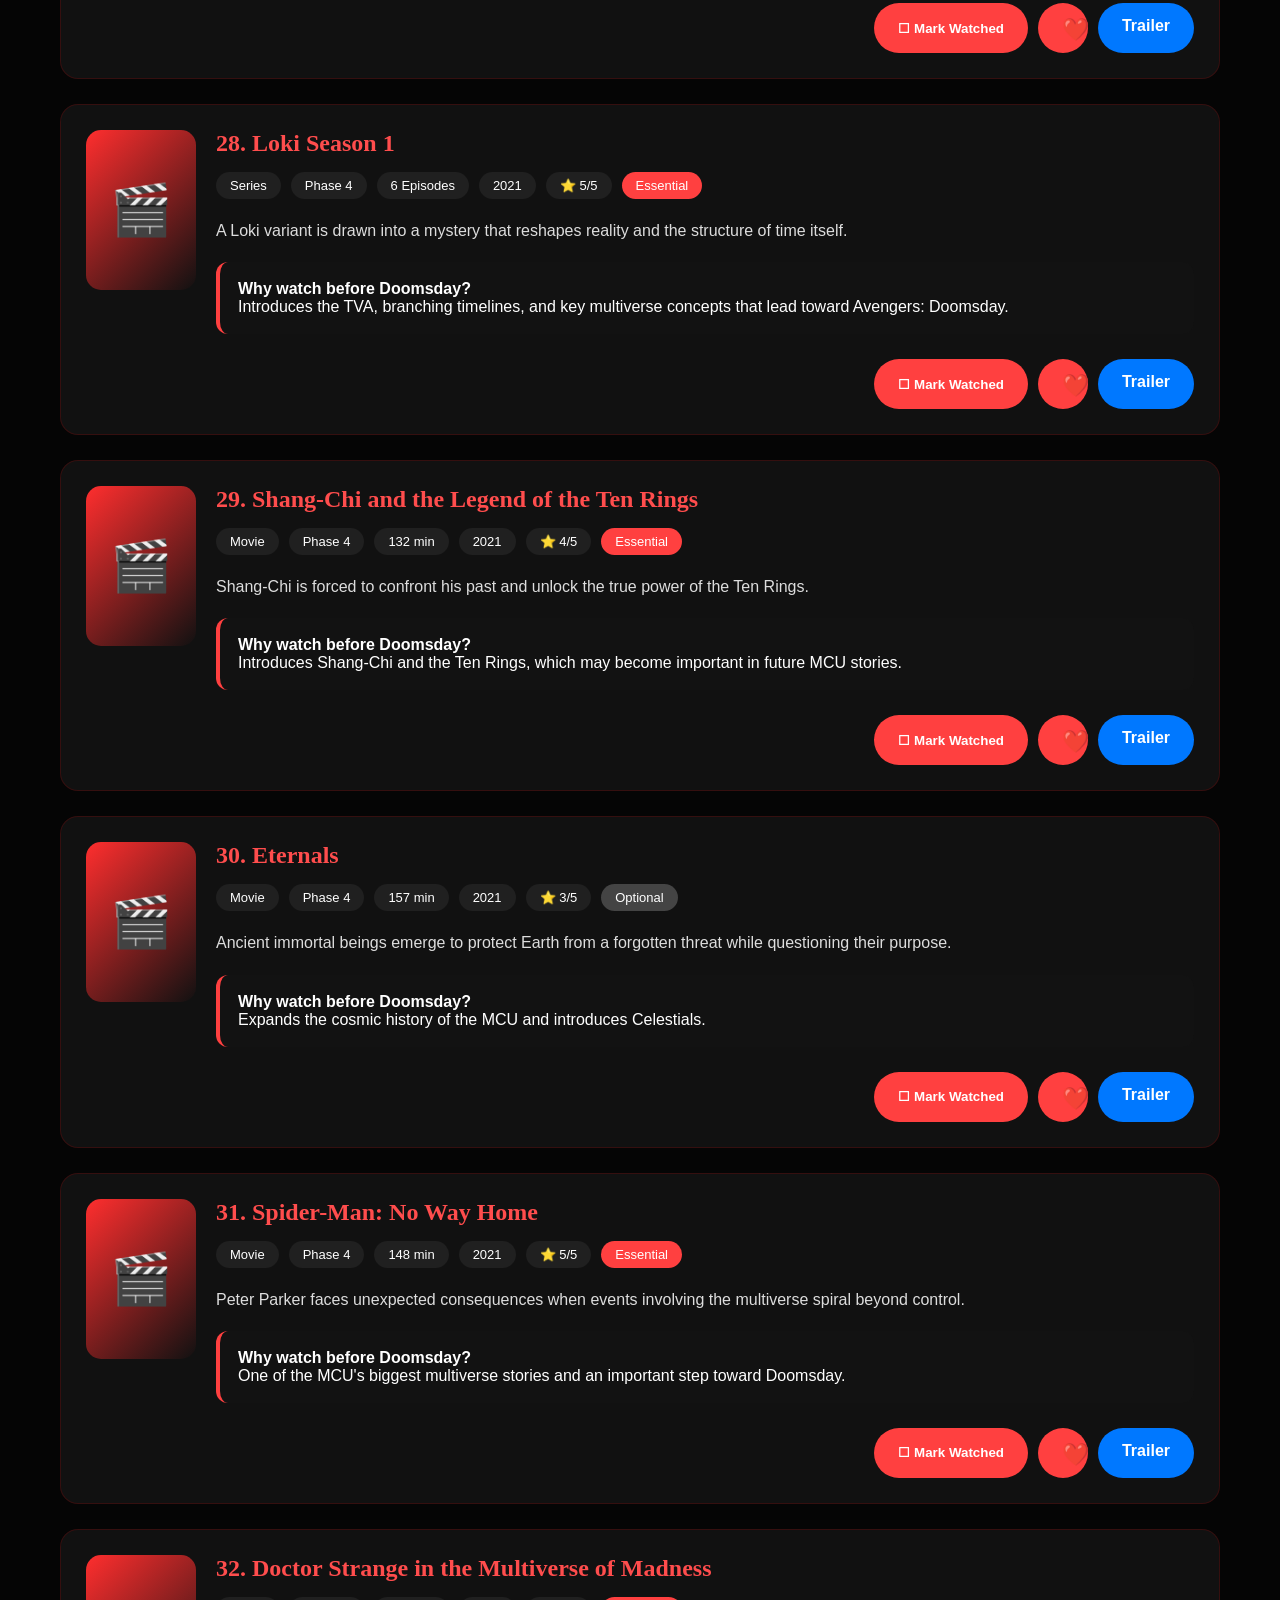
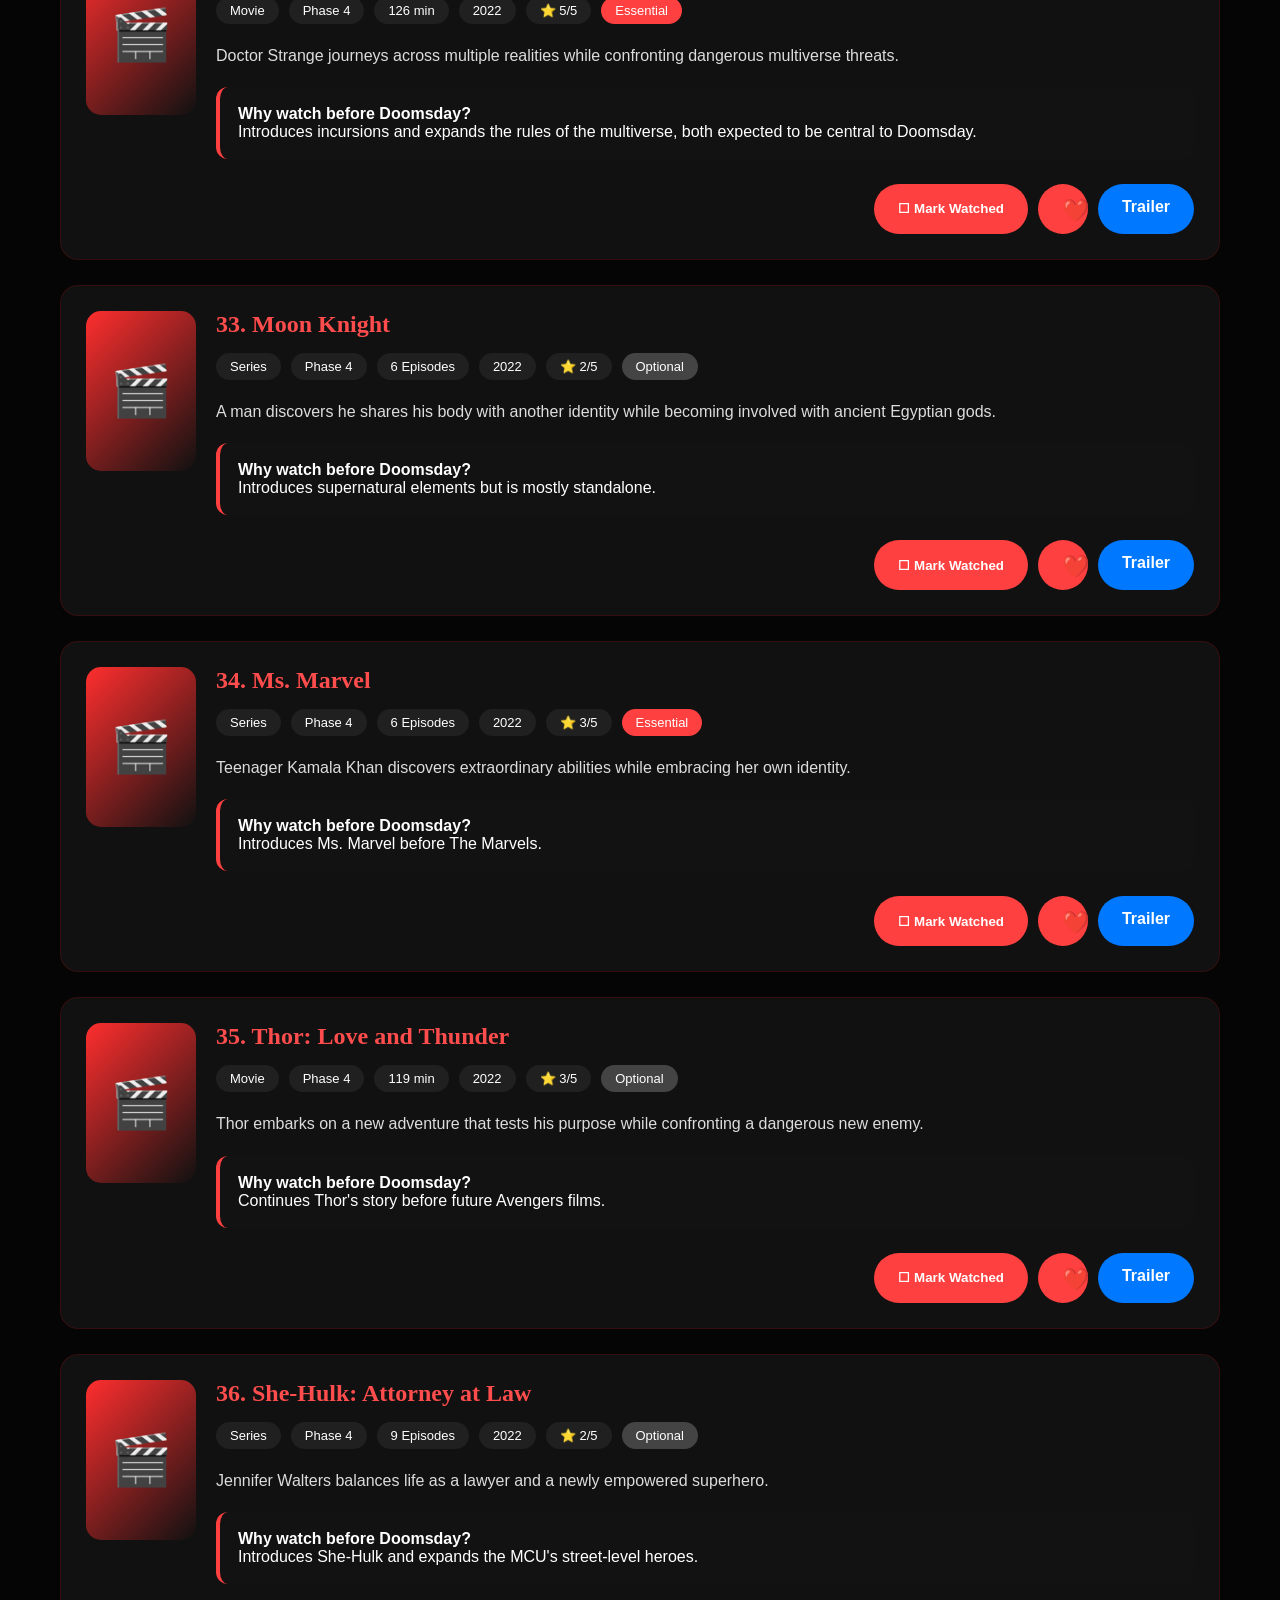
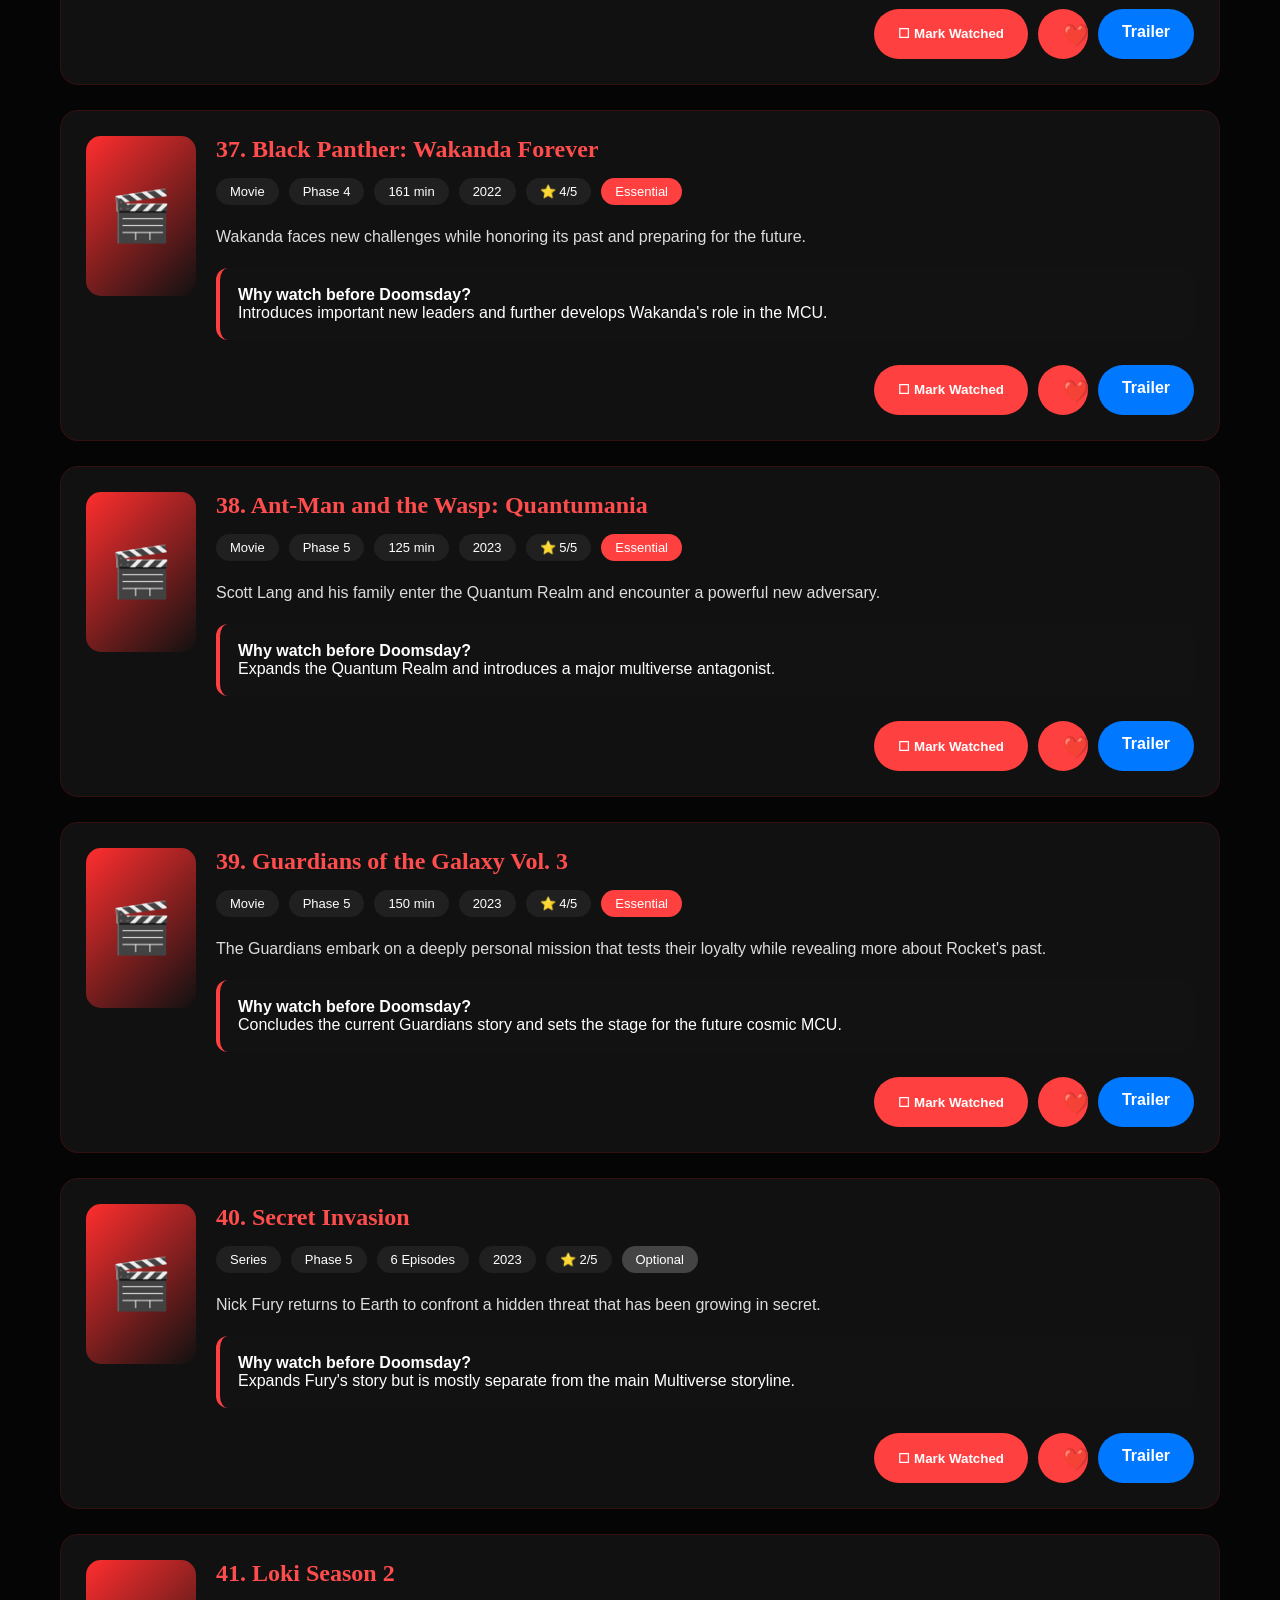
==== commit 30e63b3e: "Update canonical link in index.html" ====
--- a/index.html
+++ b/index.html
@@ -14,7 +14,7 @@
 
 <meta name="robots" content="index, follow">
 
-<link rel="canonical" href="https://doomsday500.github.io/mcu-timeline-guide/">
+<link rel="canonical" href="https://doomsdayleaked.online/">
 
 <link rel="stylesheet" href="style.css">
 
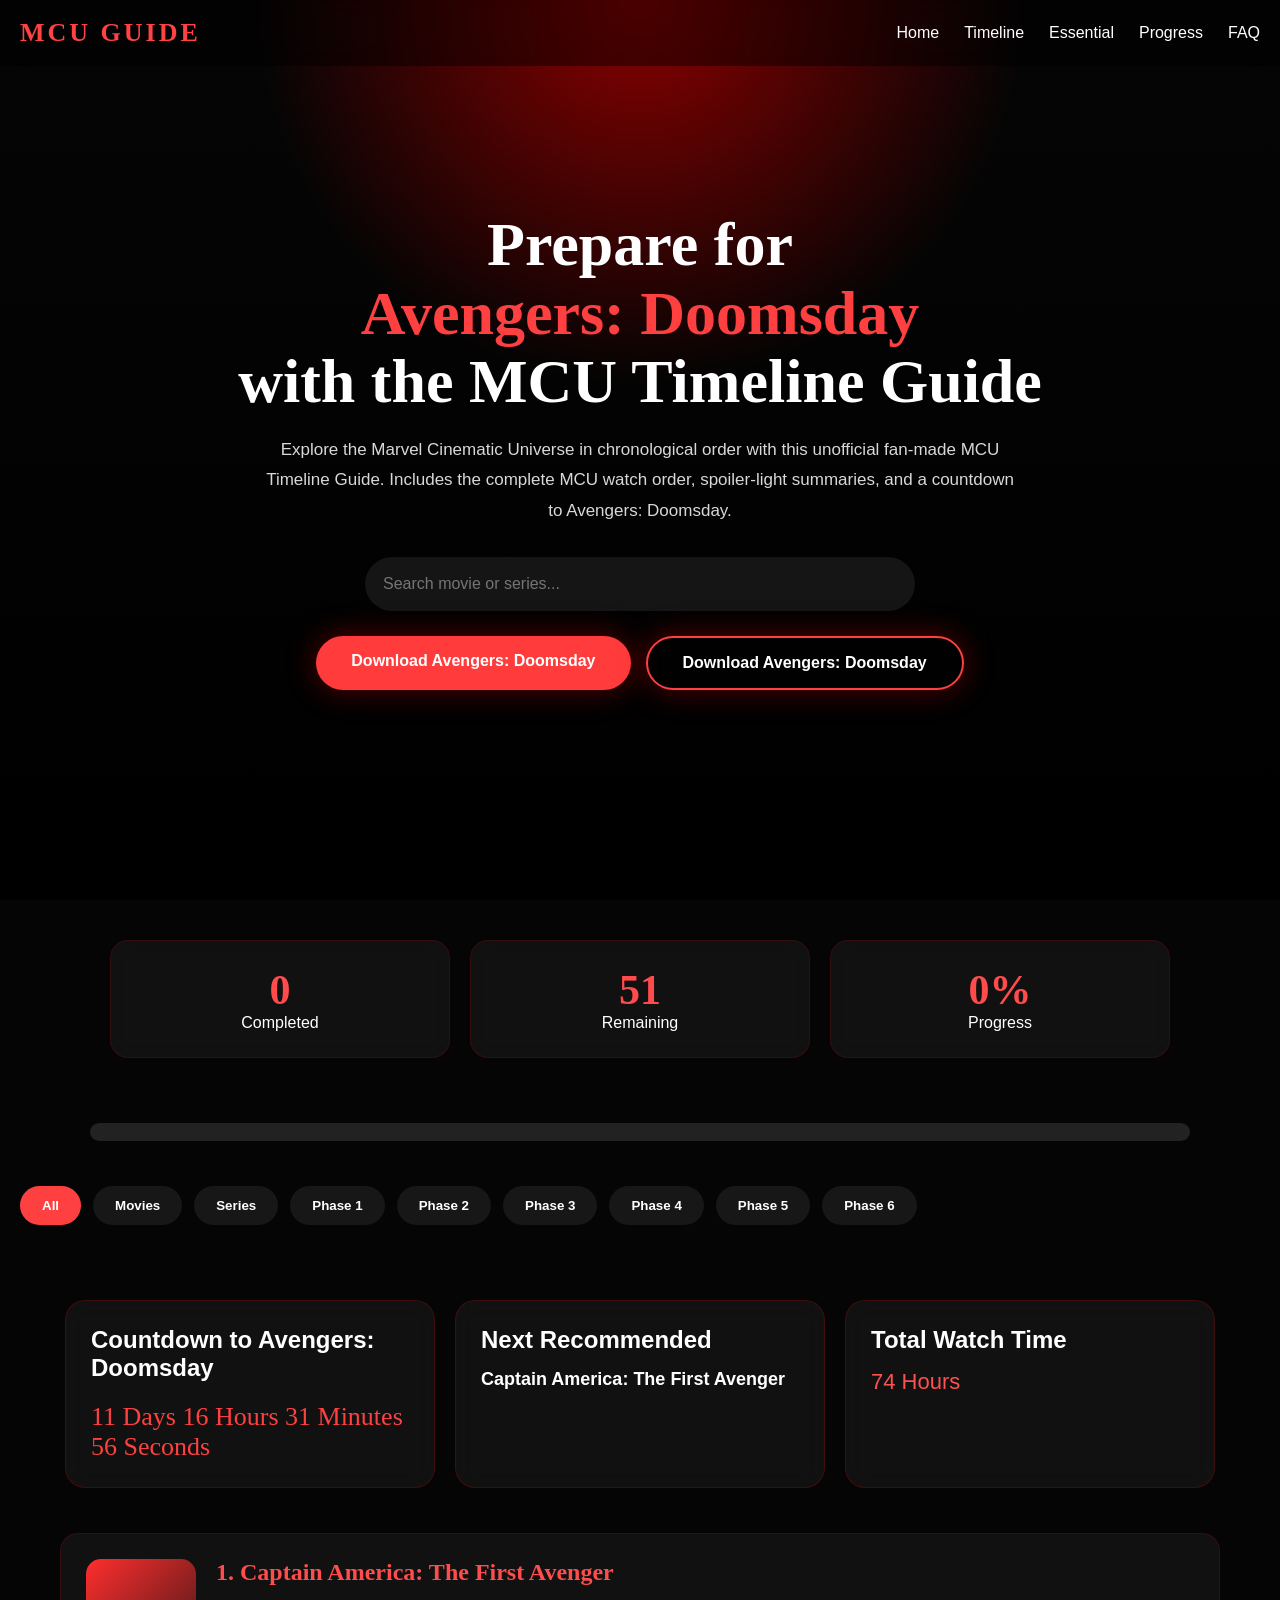
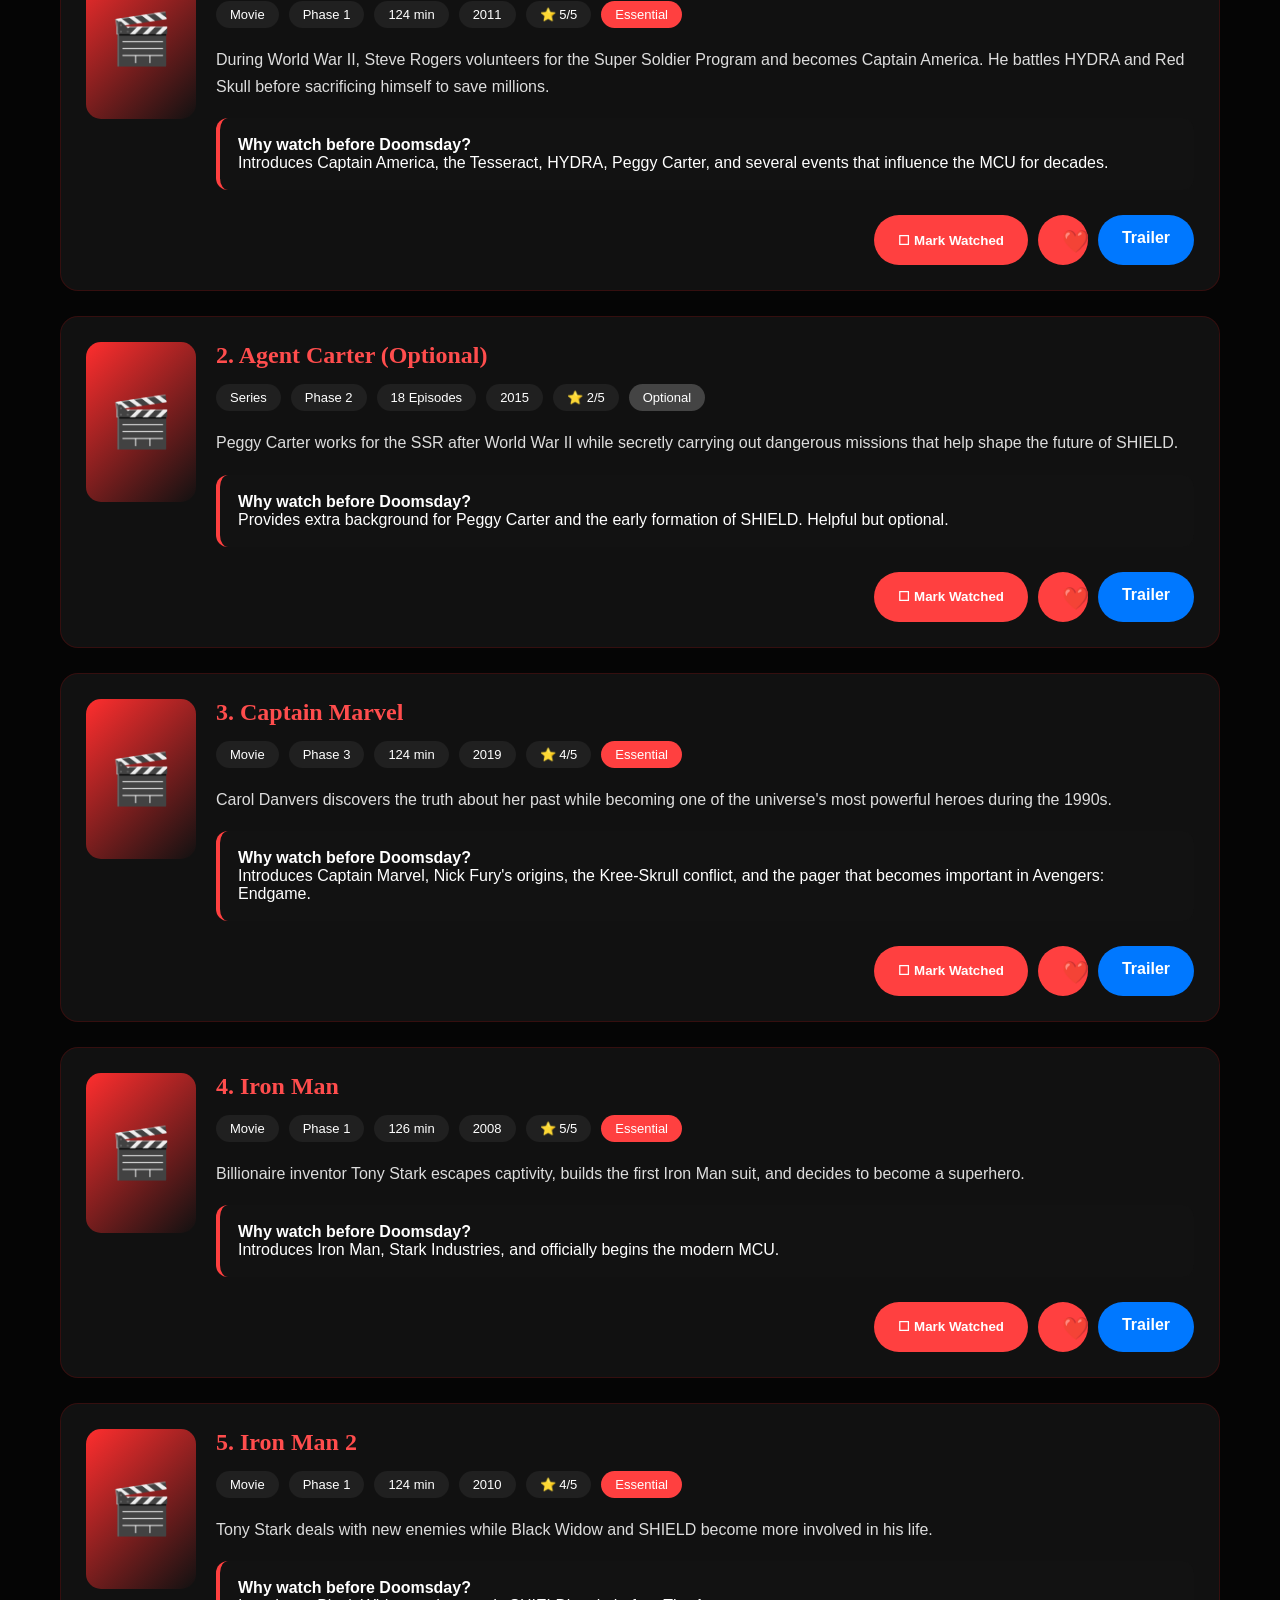
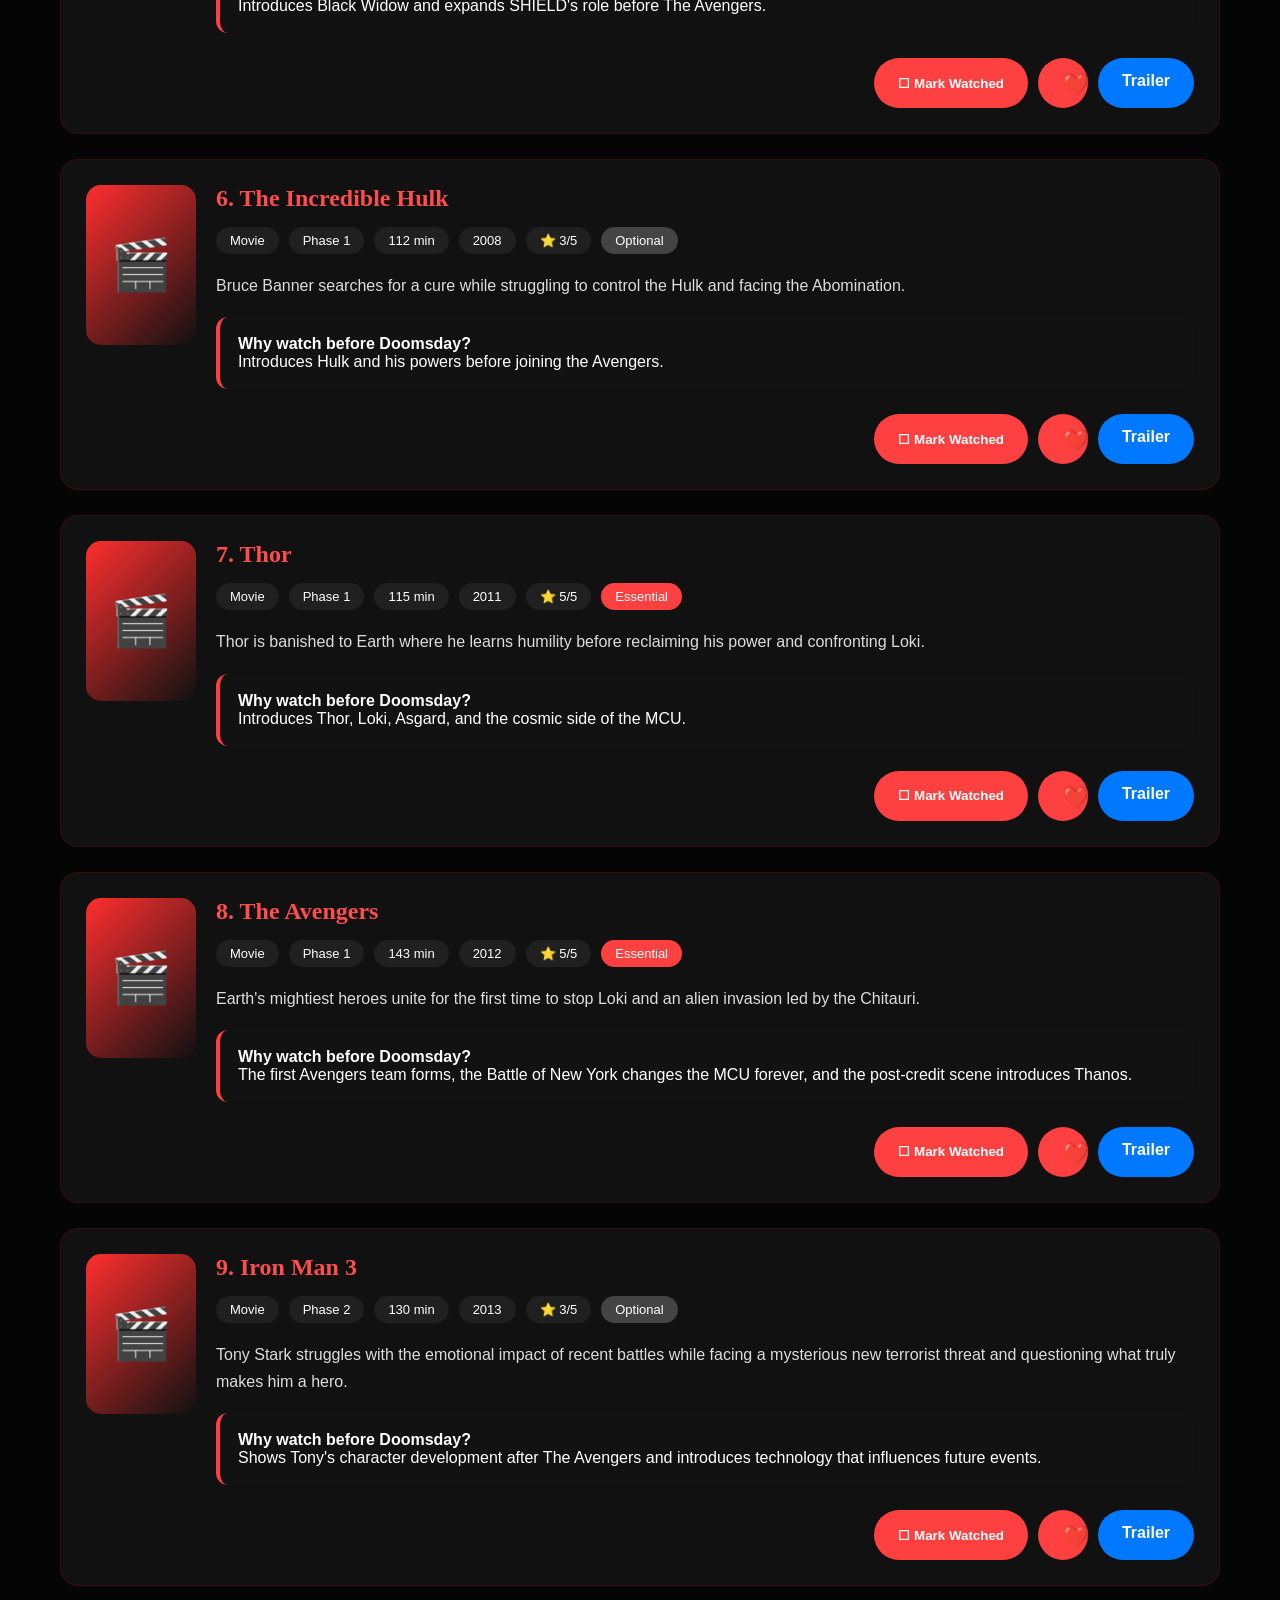
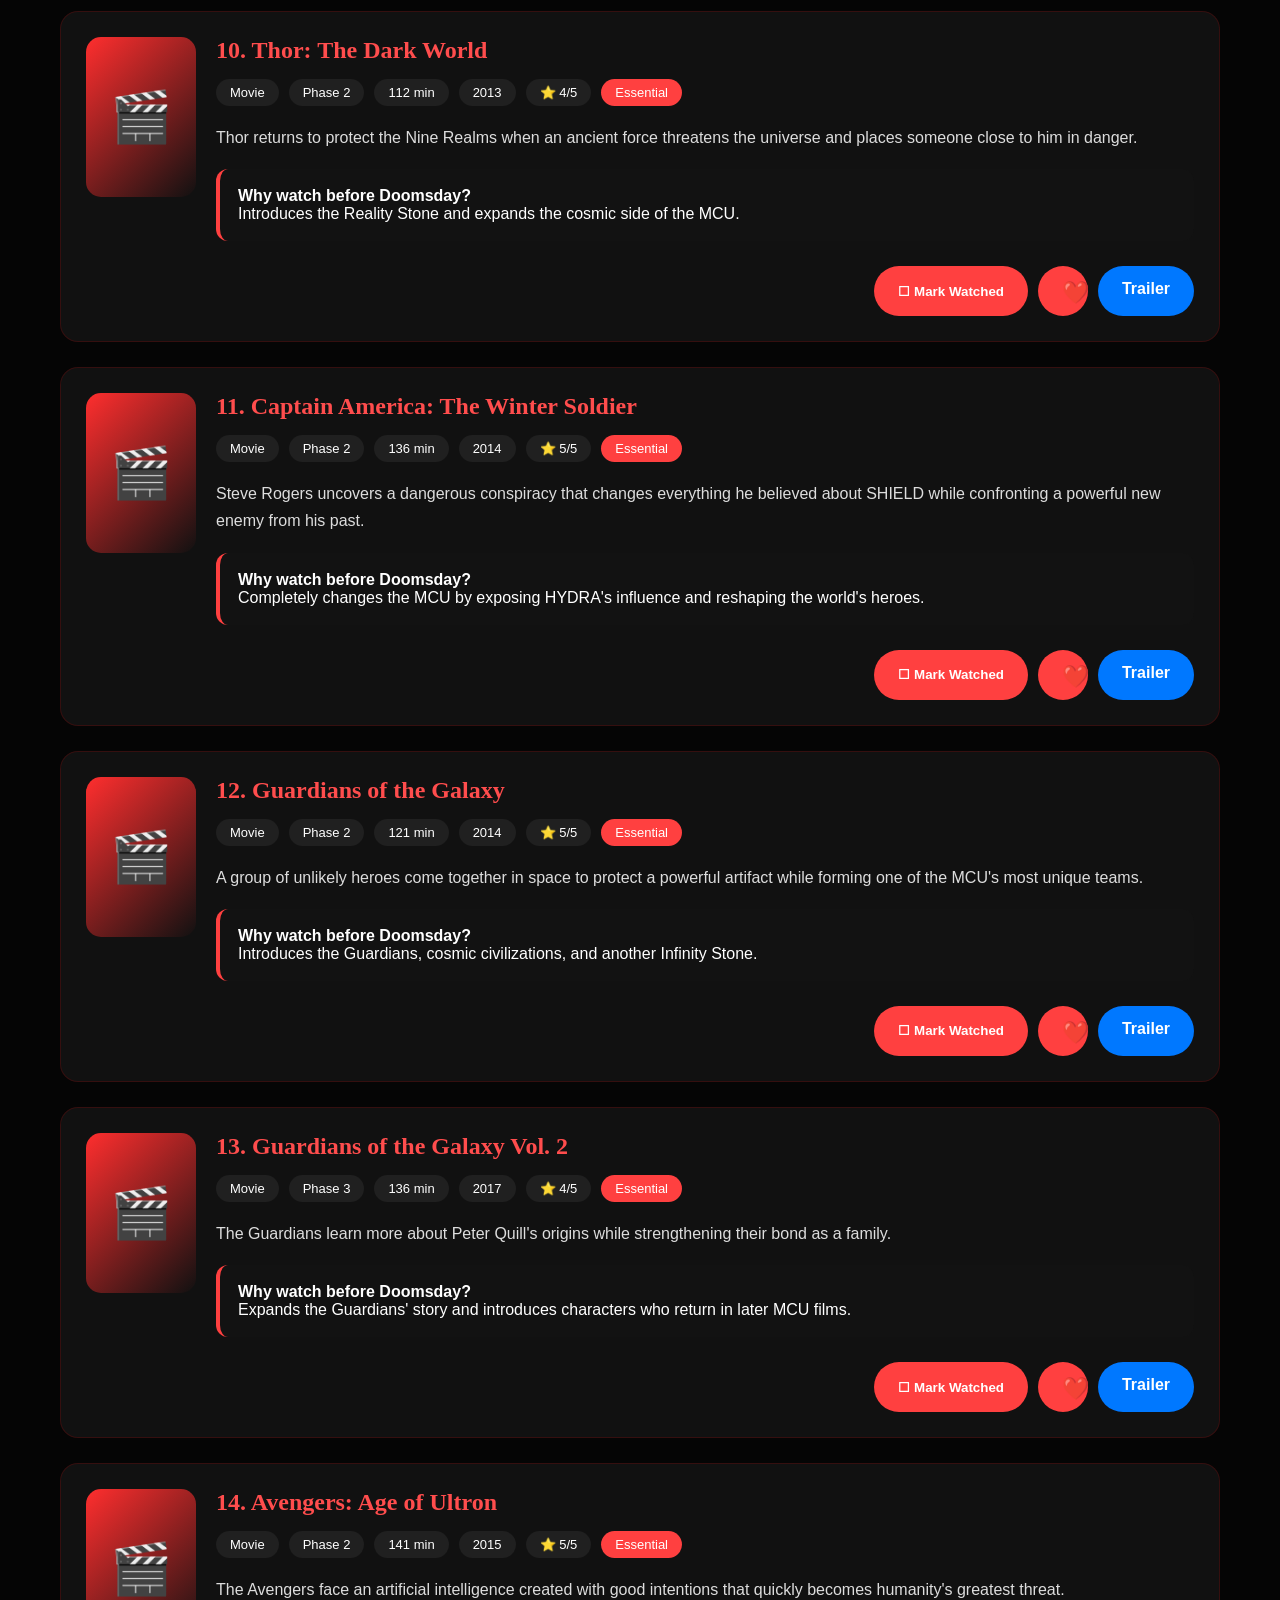
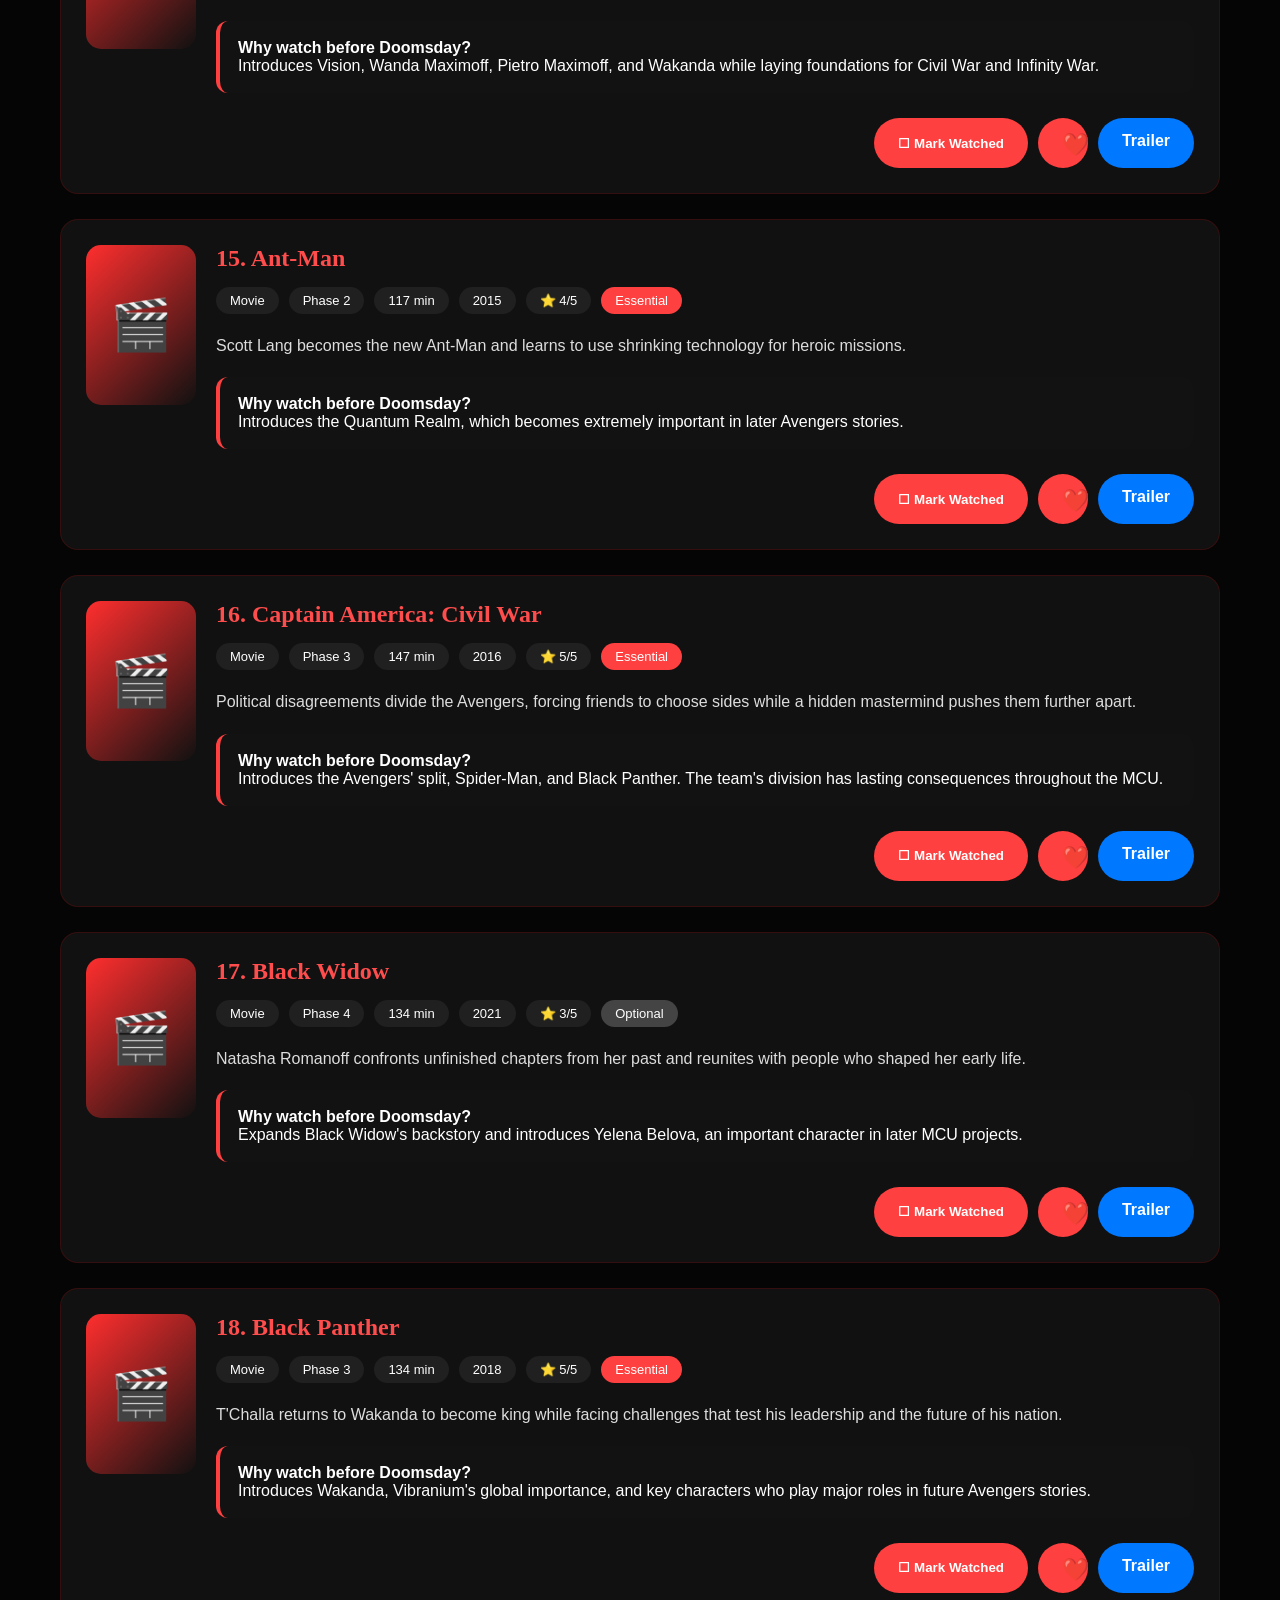
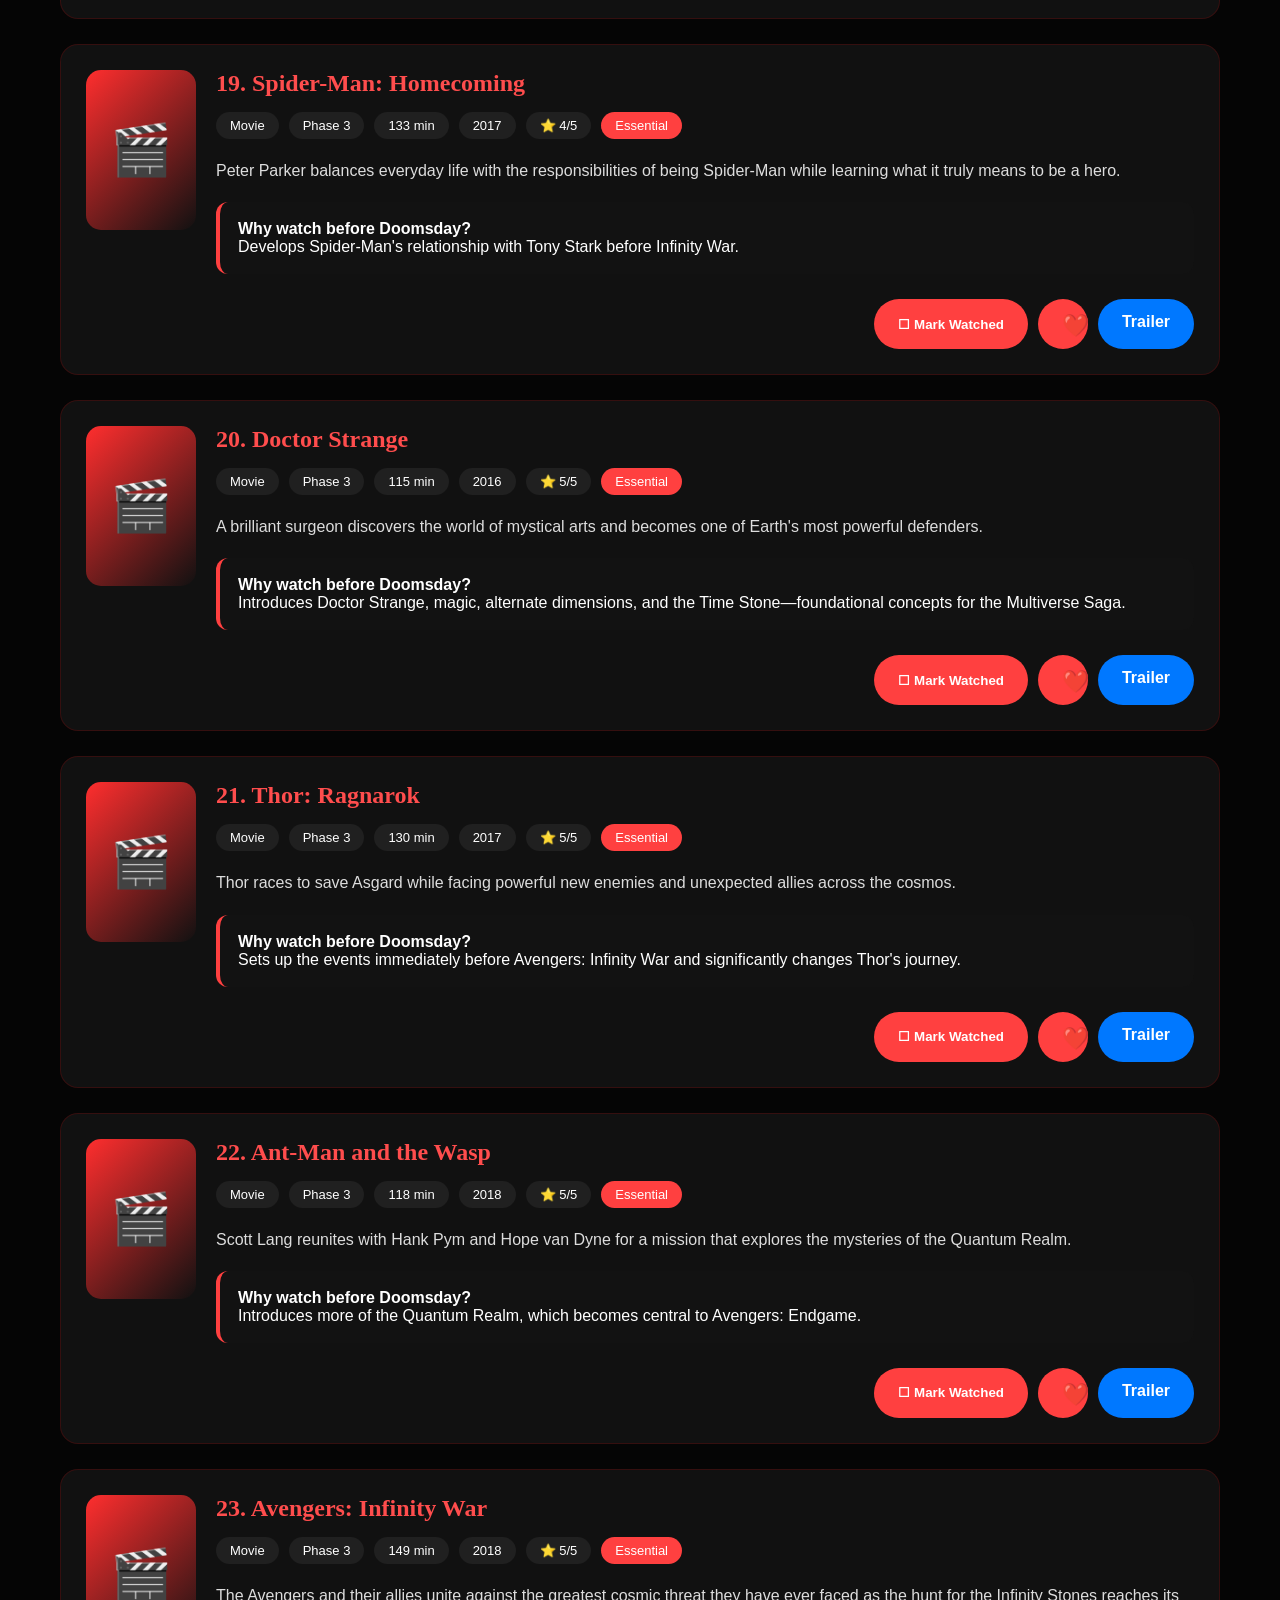
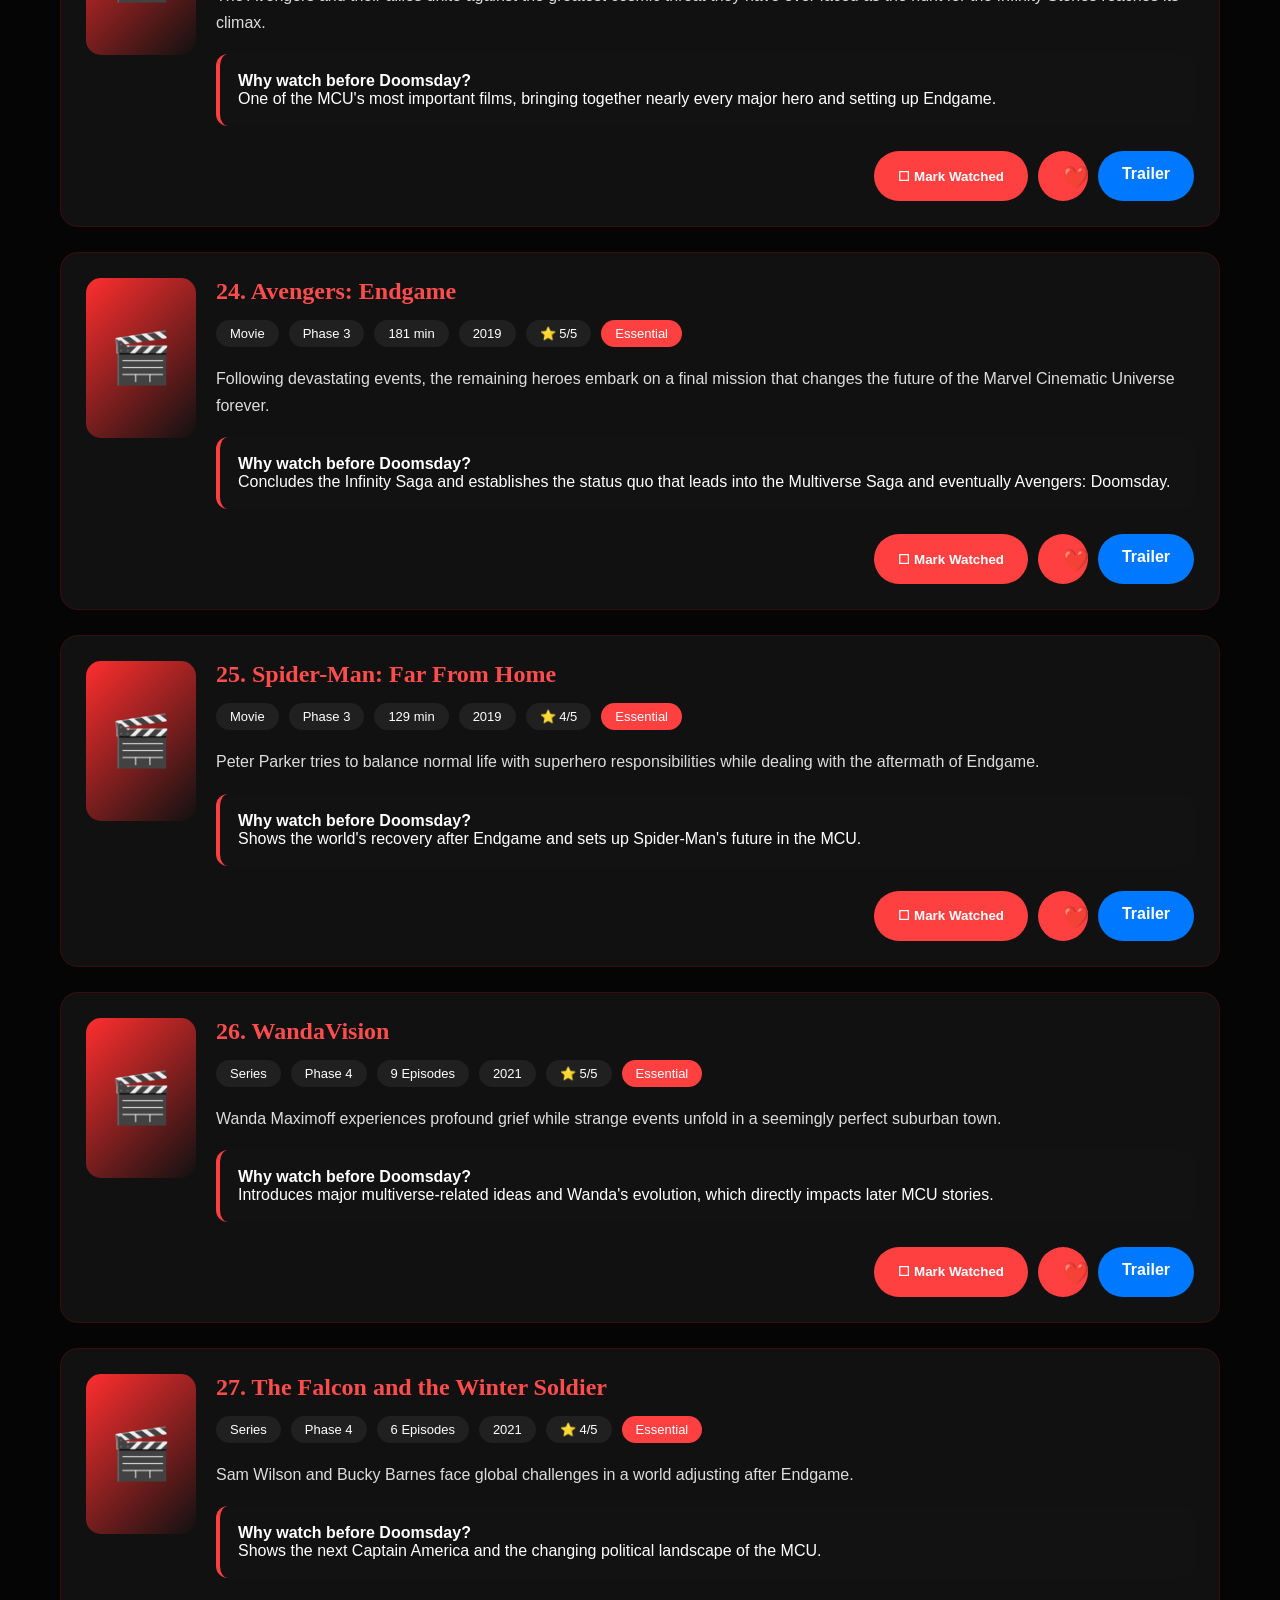
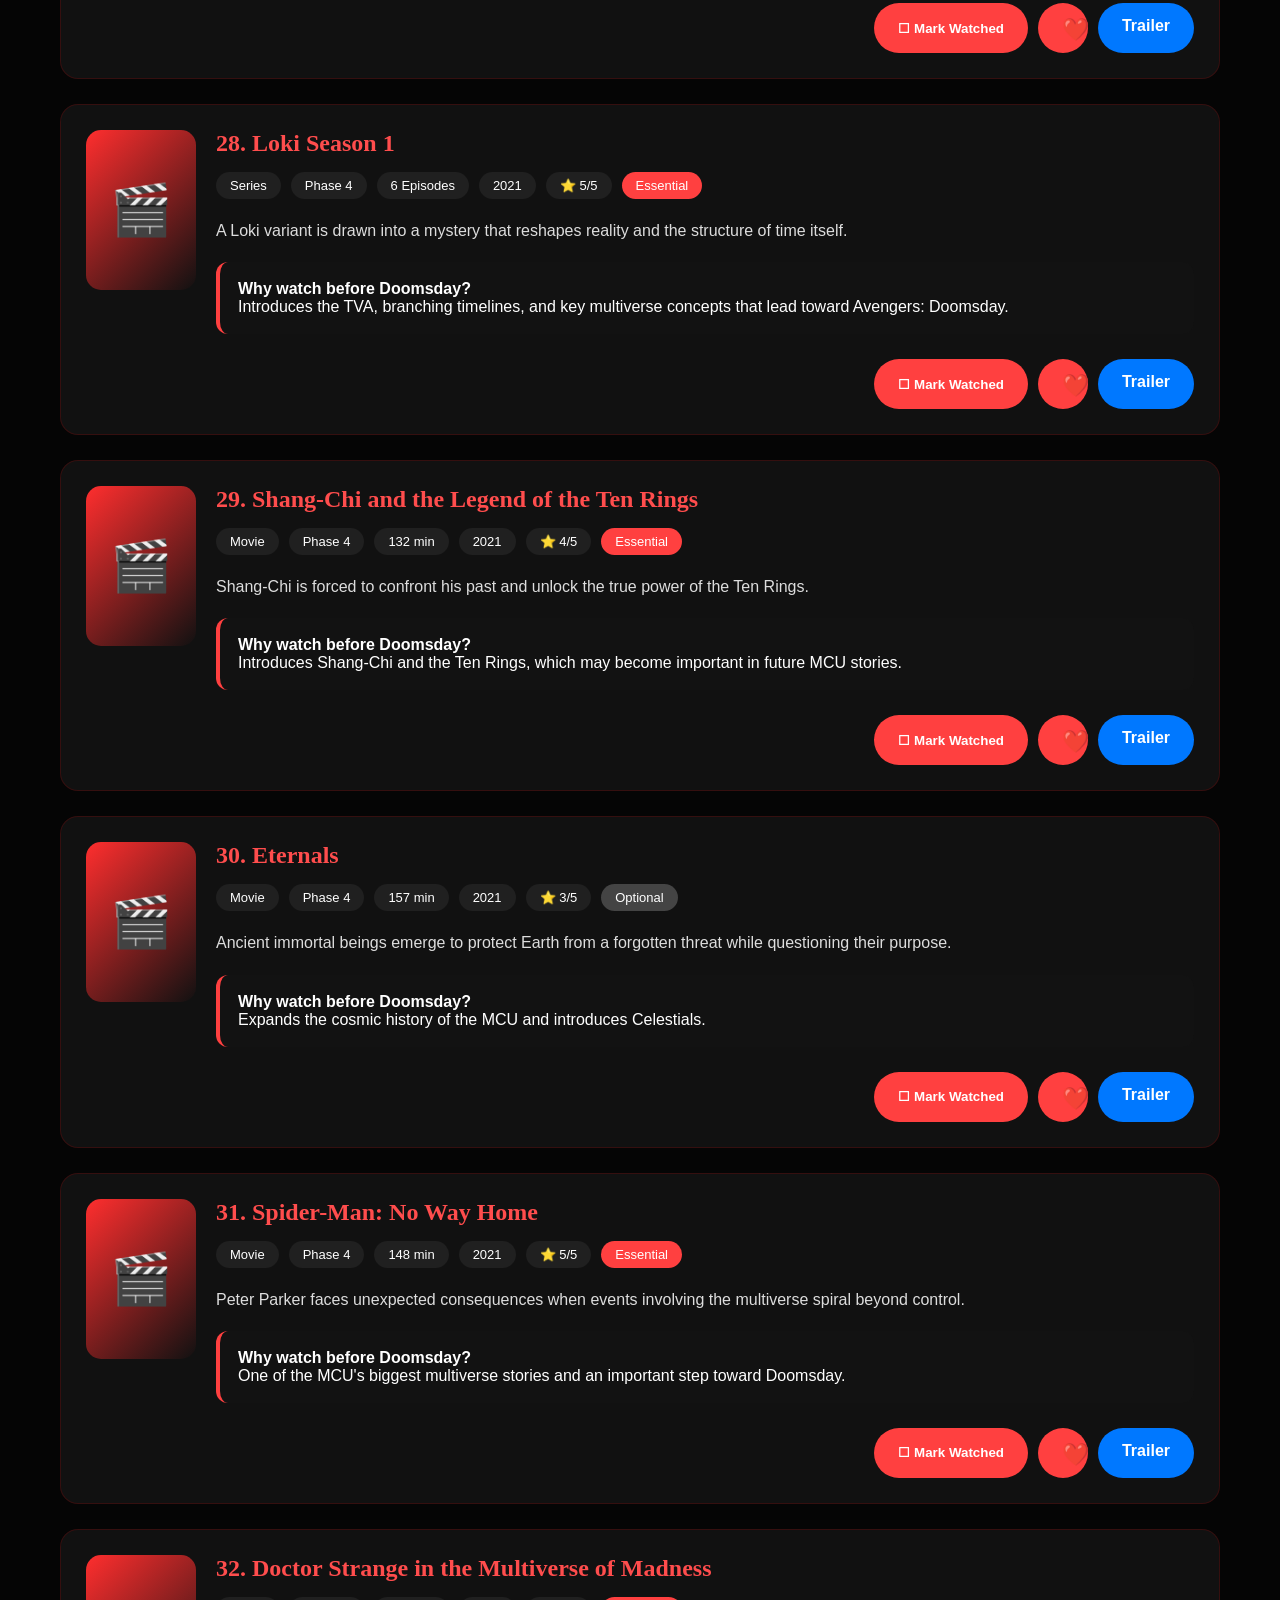
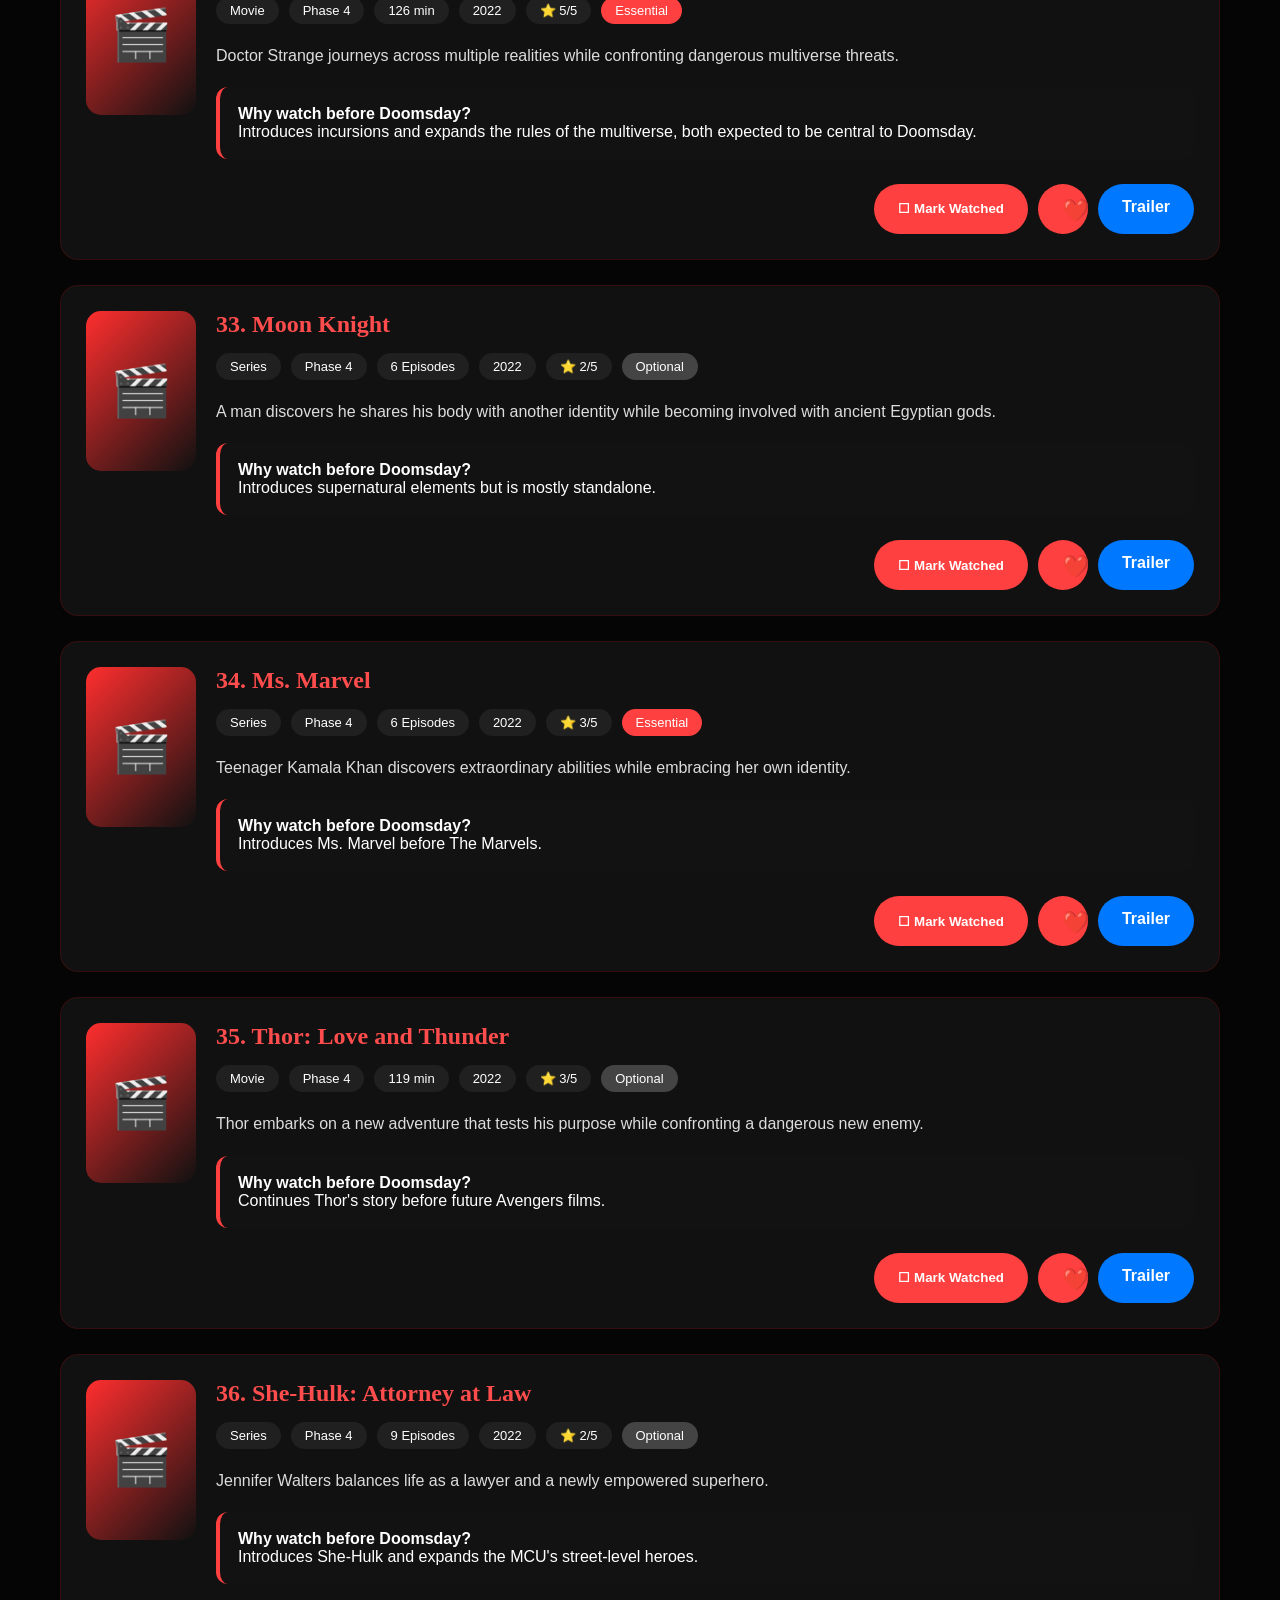
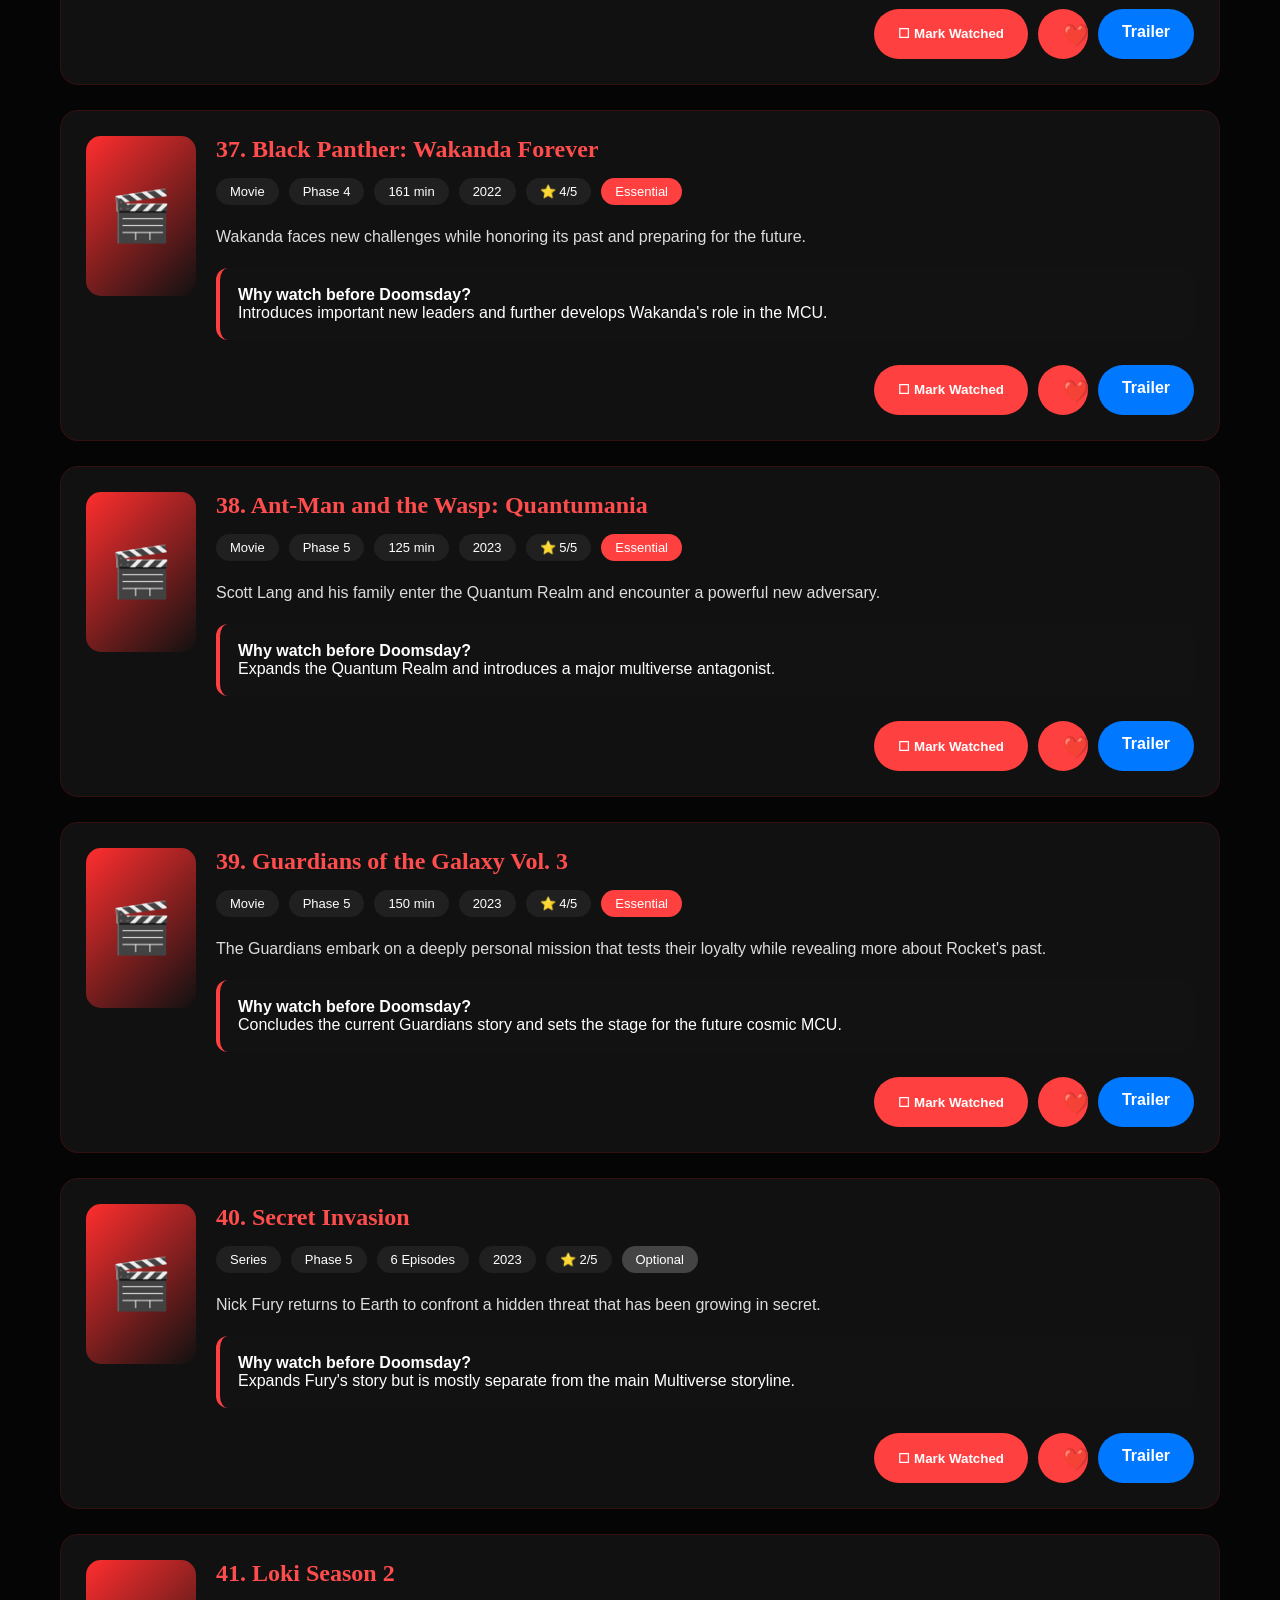
==== commit c6208ed8: "Refactor index.html for SEO and content clarity Updated meta tags for SEO and improved content clari" ====
--- a/index.html
+++ b/index.html
@@ -5,31 +5,54 @@
 
 <meta charset="UTF-8">
 
-<meta name="viewport"
-content="width=device-width,initial-scale=1.0">
-
-<meta name="description" content="Fan-made MCU Timeline Guide with spoiler-light summaries, watch order and countdown to Avengers: Doomsday.">
-
-<meta name="keywords" content="MCU Timeline, Marvel Watch Order, Avengers Doomsday, MCU Guide, Marvel Timeline">
+<title>MCU Timeline Guide: Your Path to Avengers: Doomsday</title>
+
+<meta name="viewport" content="width=device-width, initial-scale=1.0">
+
+<meta name="description" content="Explore the MCU Timeline Guide with the complete Marvel watch order, spoiler-light summaries, and prepare for Avengers: Doomsday. Unofficial fan-made guide.">
+
+<meta name="keywords" content="MCU Timeline Guide, Marvel Cinematic Universe, Marvel Watch Order, Avengers Doomsday, Marvel Timeline, MCU Movies, MCU Series">
 
 <meta name="robots" content="index, follow">
 
 <link rel="canonical" href="https://doomsdayleaked.online/">
 
+<link rel="icon" type="image/png" href="favicon.png">
+
+<meta property="og:title" content="MCU Timeline Guide: Your Path to Avengers: Doomsday">
+
+<meta property="og:description" content="Explore the MCU watch order before Avengers: Doomsday with spoiler-light summaries.">
+
+<meta property="og:type" content="website">
+
+<meta property="og:url" content="https://doomsdayleaked.online/">
+
+<meta property="og:image" content="https://doomsdayleaked.online/og-image.jpg">
+
+<meta name="twitter:card" content="summary_large_image">
+
+<meta name="twitter:title" content="MCU Timeline Guide">
+
+<meta name="twitter:description" content="Prepare for Avengers: Doomsday with this fan-made MCU Timeline Guide.">
+
+<meta name="twitter:image" content="https://doomsdayleaked.online/og-image.jpg">
+
 <link rel="stylesheet" href="style.css">
 
 <link href="https://fonts.googleapis.com/css2?family=Orbitron:wght@500;700;900&family=Poppins:wght@300;400;500;600&display=swap" rel="stylesheet">
 
+<script type="application/ld+json">
+{
+  "@context":"https://schema.org",
+  "@type":"WebSite",
+  "name":"MCU Timeline Guide",
+  "url":"https://doomsdayleaked.online/",
+  "description":"Unofficial fan-made MCU watch order guide."
+}
+</script>
+
 </head>
 
-<meta property="og:title" content="MCU Timeline Guide">
-
-<meta property="og:description" content="Prepare for Avengers: Doomsday with this fan-made MCU watch guide.">
-
-<meta property="og:type" content="website">
-
-<meta property="og:url" content="https://doomsday500.github.io/mcu-timeline-guide/">
-  
 <body>
 
 <div class="background"></div>
@@ -64,20 +87,21 @@
 
 <h1>
 
-Prepare
+Prepare for
 
 <span>
 
-Avengers:
-Doomsday
+Avengers: Doomsday
 
 </span>
 
+with the MCU Timeline Guide
+
 </h1>
 
 <p>
 
-An original fan-made guide to help you explore the Marvel Cinematic Universe in chronological order before Avengers: Doomsday.
+Explore the Marvel Cinematic Universe in chronological order with this unofficial fan-made MCU Timeline Guide. Includes the complete MCU watch order, spoiler-light summaries, and a countdown to Avengers: Doomsday.
 
 </p>
 
@@ -275,9 +299,7 @@
 
 <p>
 
-Unofficial fan-made guide.
-
-Marvel characters and titles belong to their respective owners.
+This is an unofficial fan-made MCU guide. Marvel, Avengers and all related names, characters and trademarks are the property of Marvel Studios and The Walt Disney Company. This website is not affiliated with or endorsed by Marvel or Disney.
 
 </p>
 
